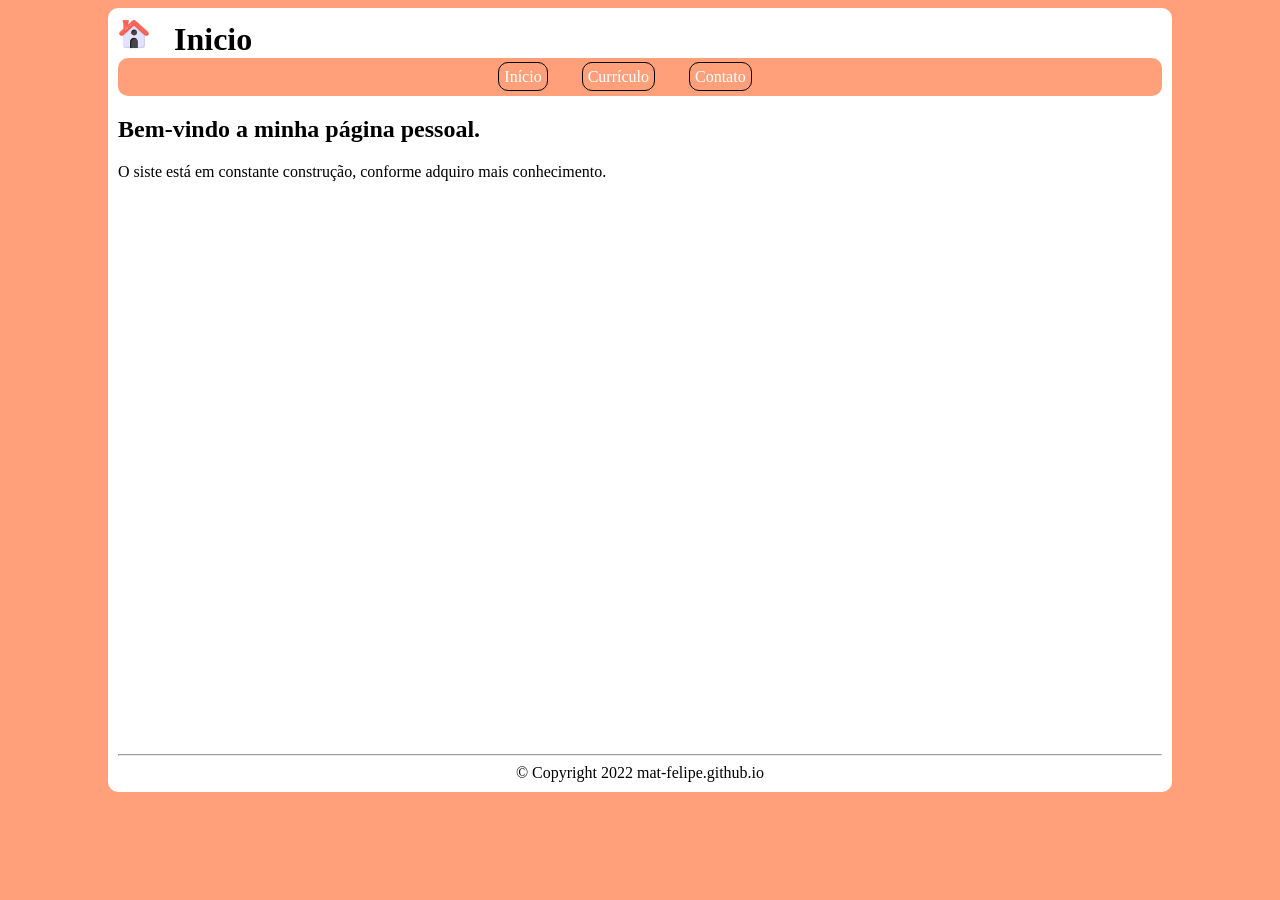
==== index.html @ 22bc8679 "primeira versão do site" ====
<!DOCTYPE html>
<html lang="en">

<head>
    <meta charset="UTF-8">
    <meta http-equiv="X-UA-Compatible" content="IE=edge">
    <meta name="viewport" content="width=device-width, initial-scale=1.0">
    <title>Mateus-Inicio</title>
    <link rel="stylesheet" href="/css/site.css">
    <style>
        html {
            background-color: lightsalmon;
        }

        nav a {
            color: white;
        }

        nav a:hover {
            color: black;
        }

        nav ul {
            background-color: lightsalmon;
        }

        nav ul:hover {
            background-color: brown;
        }
    </style>
</head>

<body>
    <header>
        <img src="/img/home.png" alt="">
        <h1>Inicio</h1>
    </header>

    <nav>
        <ul>
            <li><a href="/index.html">Início</a></li>
            <li><a href="/cv.html">Currículo</a></li>
            <li><a href="/contato.html">Contato</a></li>
        </ul>
    </nav>

    <main>
        <h2>Bem-vindo a minha página pessoal.</h2>
        <p>O siste está em constante construção, conforme adquiro mais conhecimento.</p>
    </main>

    <footer>
        <hr>
    </footer>

</body>

</html>
---- css/site.css ----
html {
    background-color: lightgray;
    margin-left: 100px;
    margin-right: 100px;
}

body {
    background-color: white;
    min-height: 400px;
    border-radius: 10px;
    padding: 10px;
}

nav {
    text-align: center;
}

nav ul {
    padding: 10px;
    margin: 0px;
    list-style: none;
    background-color: darkgray;
    border-radius: 10px;
}

nav ul li {
    display: inline;
    padding: 5px;
    margin-right: 30px;
    border: 1px solid black;
    border-radius: 10px;
    text-align: center;
}

nav ul li:hover {
    background-color: lightgray;
}

nav a {
    color: black;
    text-decoration: none;
}

main {
    height: 70vh;
}

header img {
    width: 32px;
    height: 32px;
}

h1 {
    display: inline;
    margin-left: 20px;
}

footer {
    text-align: center;
}

footer::after {
    content: "© Copyright 2022 mat-felipe.github.io";
}
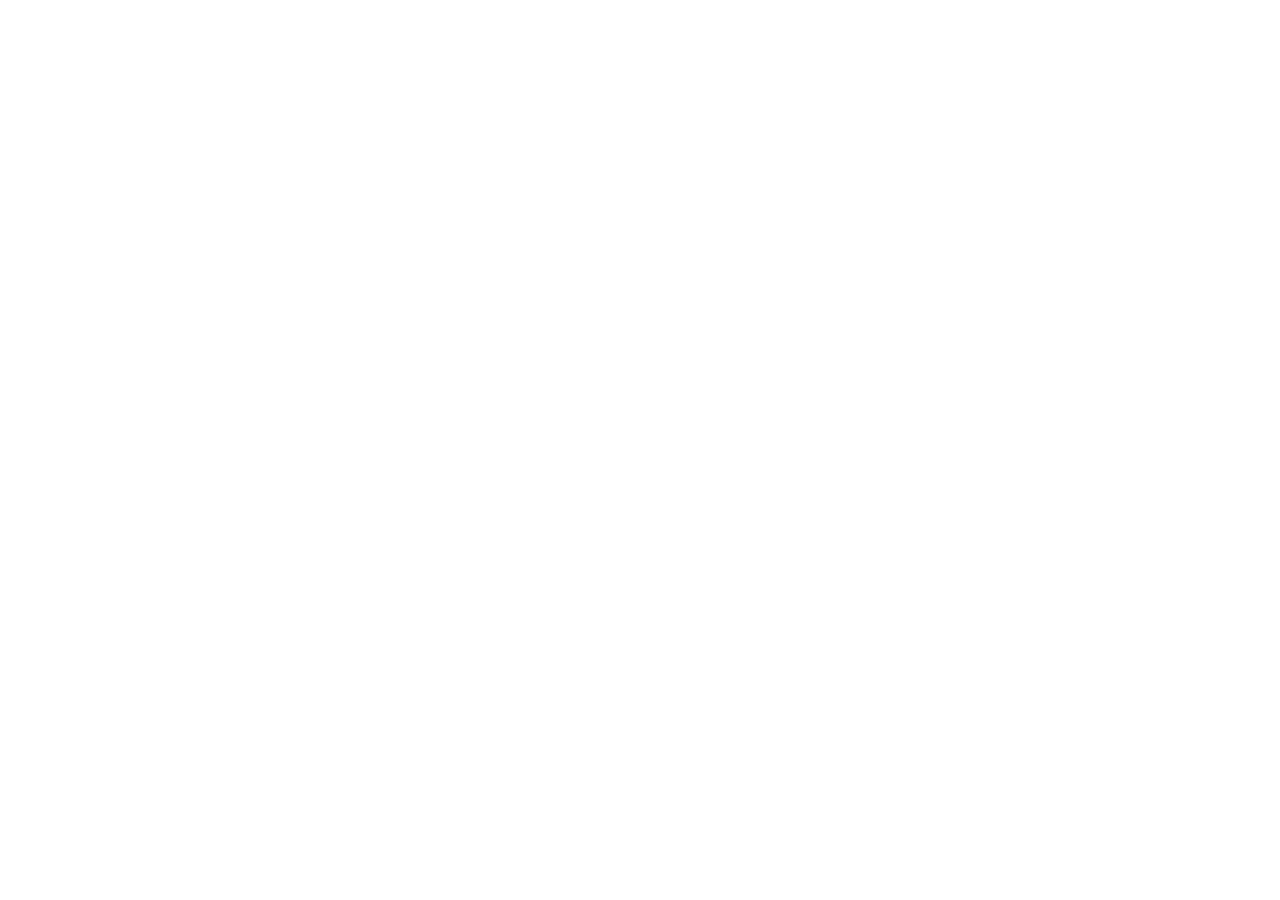
==== commit 2db0754e: "updated" ====
--- a/index.html
+++ b/index.html
@@ -1,58 +1,13 @@
-<!DOCTYPE html>
+<!doctype html>
 <html lang="en">
-
 <head>
-    <meta charset="UTF-8">
-    <meta http-equiv="X-UA-Compatible" content="IE=edge">
-    <meta name="viewport" content="width=device-width, initial-scale=1.0">
-    <title>Mateus-Inicio</title>
-    <link rel="stylesheet" href="/css/site.css">
-    <style>
-        html {
-            background-color: lightsalmon;
-        }
-
-        nav a {
-            color: white;
-        }
-
-        nav a:hover {
-            color: black;
-        }
-
-        nav ul {
-            background-color: lightsalmon;
-        }
-
-        nav ul:hover {
-            background-color: brown;
-        }
-    </style>
+  <meta charset="utf-8">
+  <title>Angular02</title>
+  <base href="/">
+  <meta name="viewport" content="width=device-width, initial-scale=1">
+  <link rel="icon" type="image/x-icon" href="favicon.ico">
 </head>
-
 <body>
-    <header>
-        <img src="/img/home.png" alt="">
-        <h1>Inicio</h1>
-    </header>
-
-    <nav>
-        <ul>
-            <li><a href="/index.html">Início</a></li>
-            <li><a href="/cv.html">Currículo</a></li>
-            <li><a href="/contato.html">Contato</a></li>
-        </ul>
-    </nav>
-
-    <main>
-        <h2>Bem-vindo a minha página pessoal.</h2>
-        <p>O siste está em constante construção, conforme adquiro mais conhecimento.</p>
-    </main>
-
-    <footer>
-        <hr>
-    </footer>
-
+  <app-root></app-root>
 </body>
-
-</html>+</html>
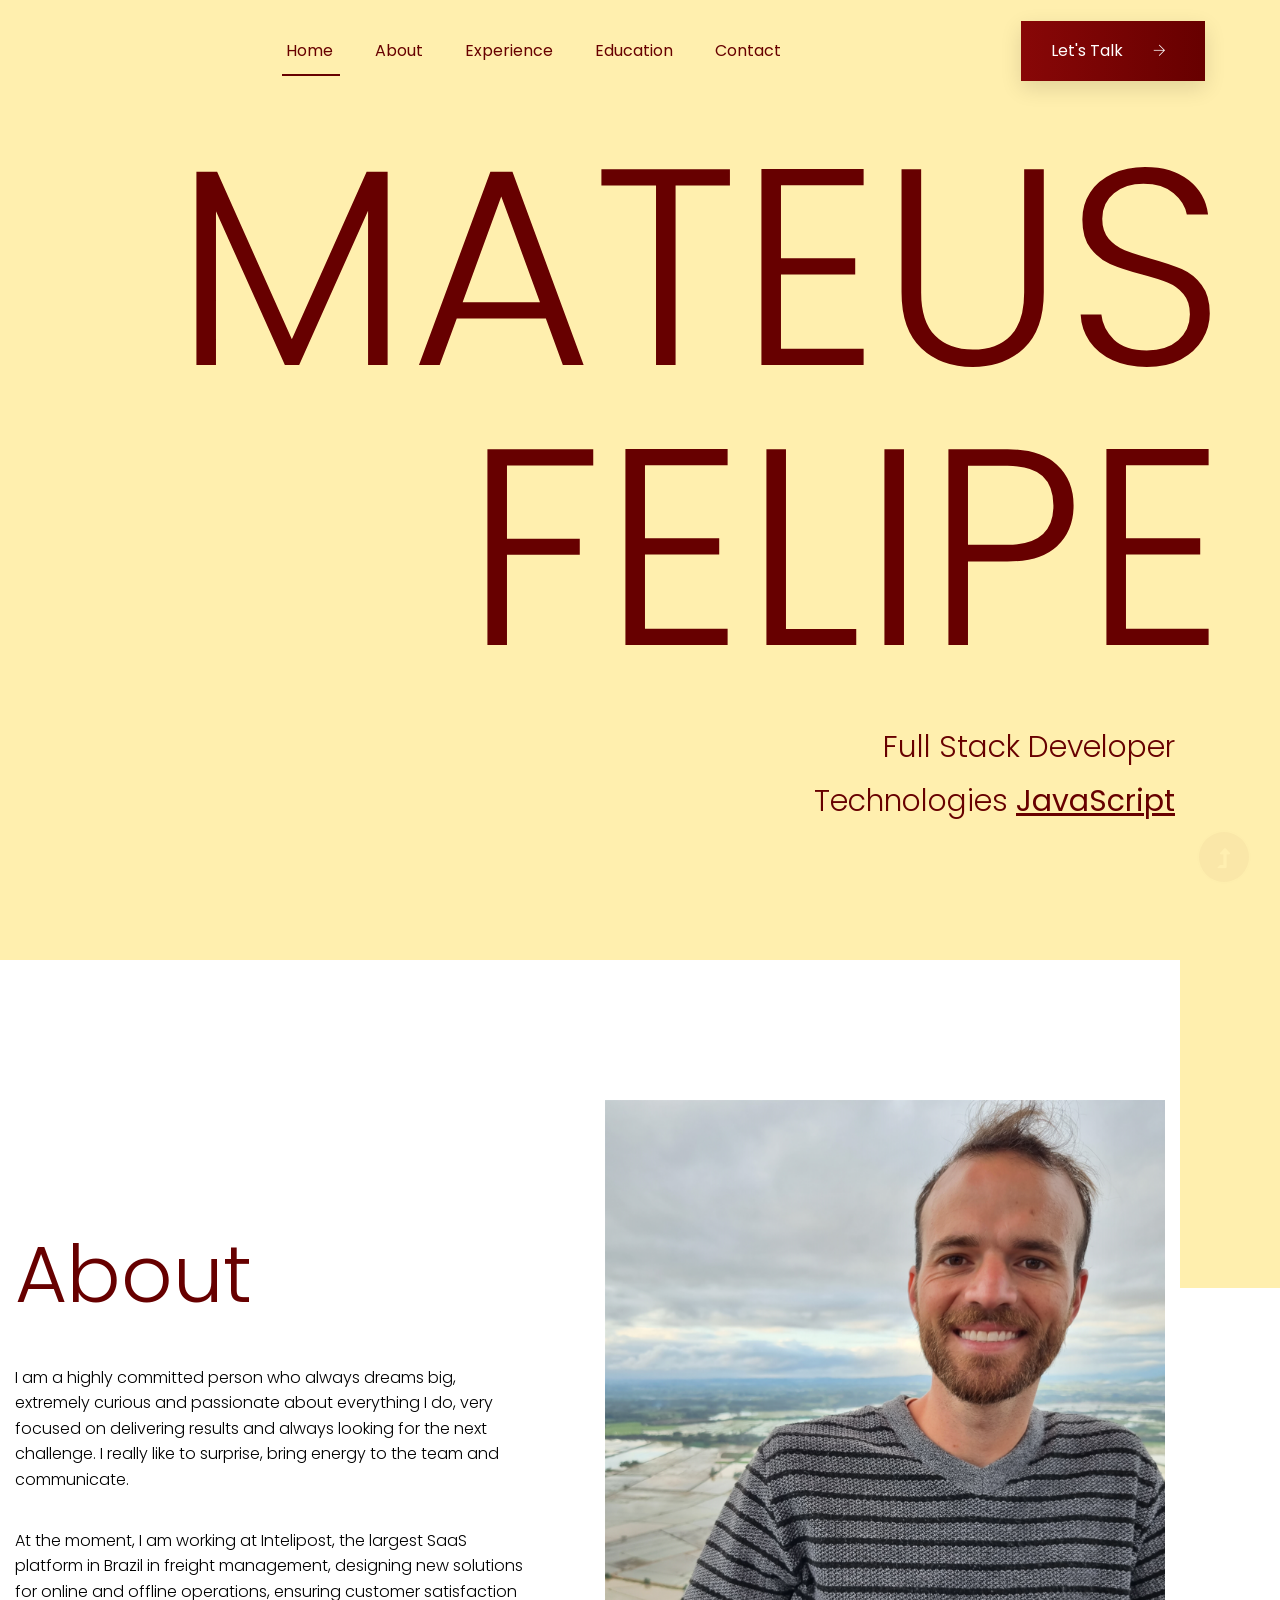
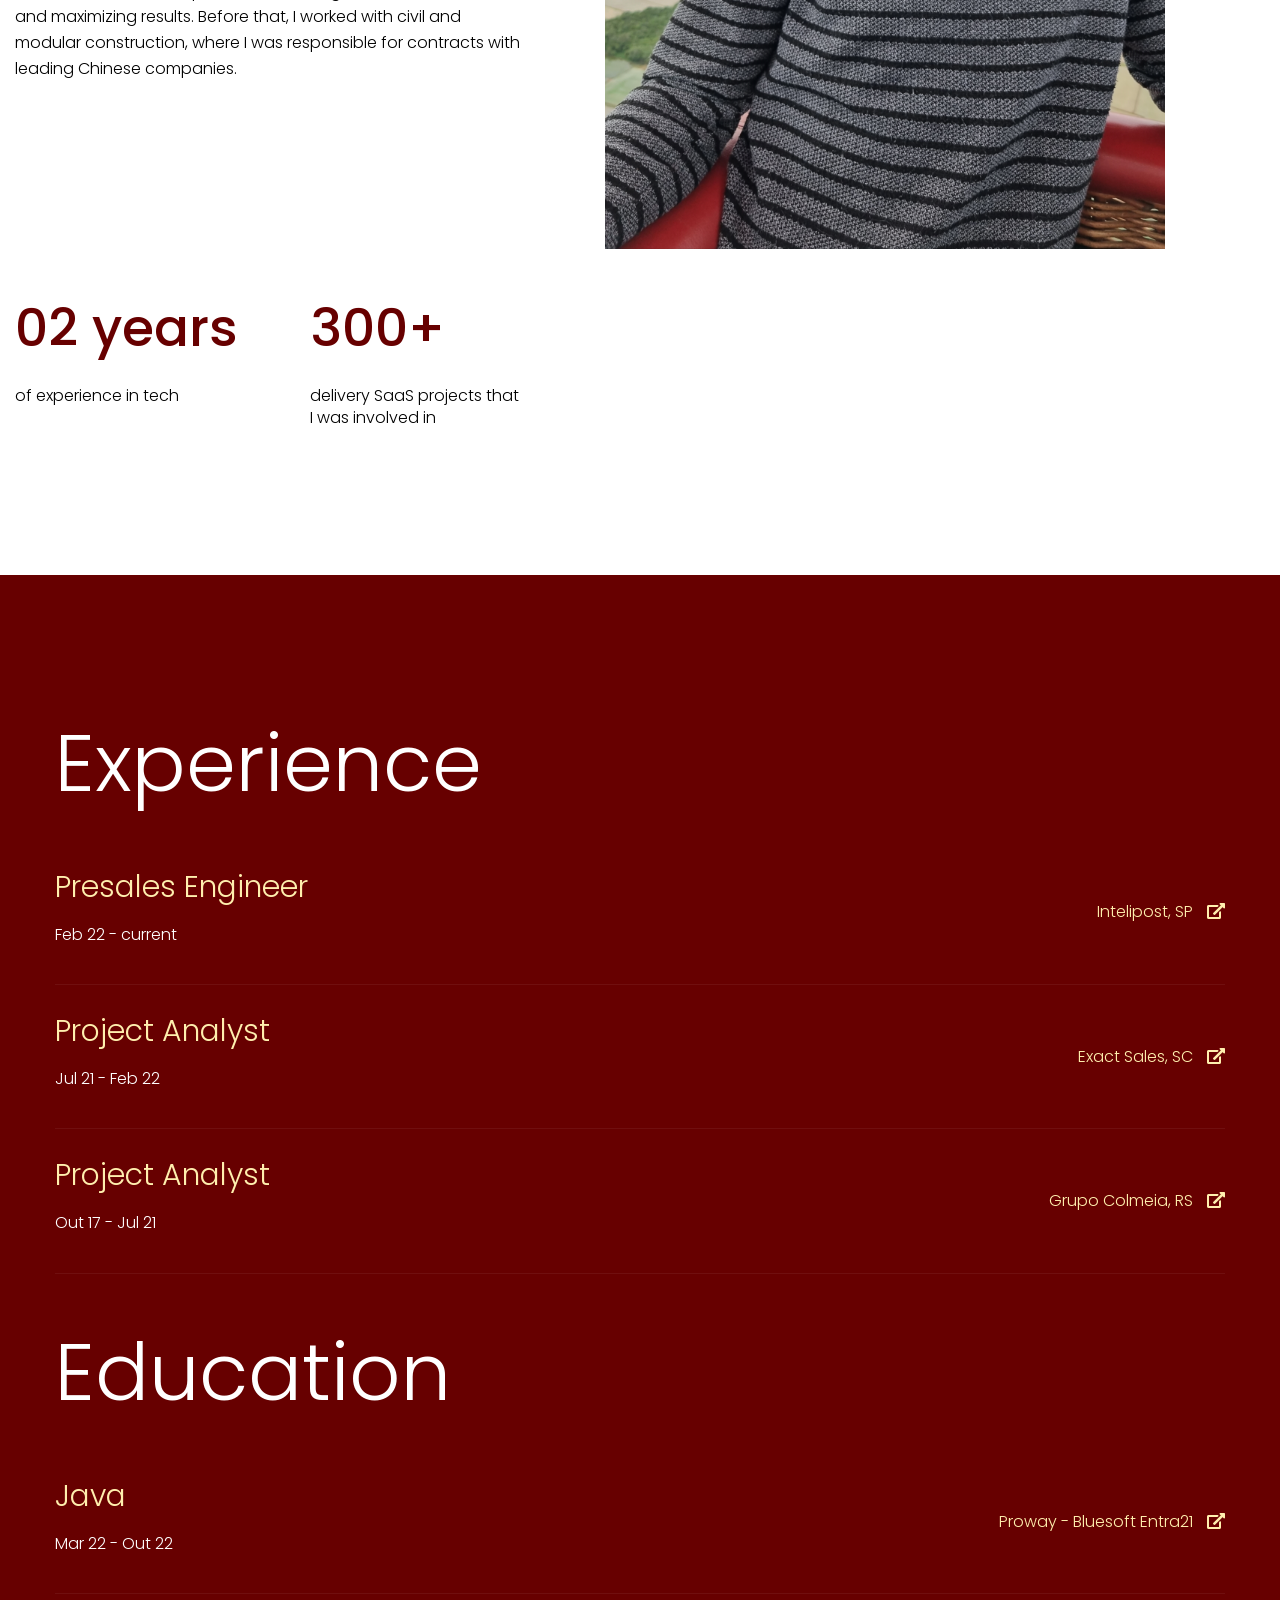
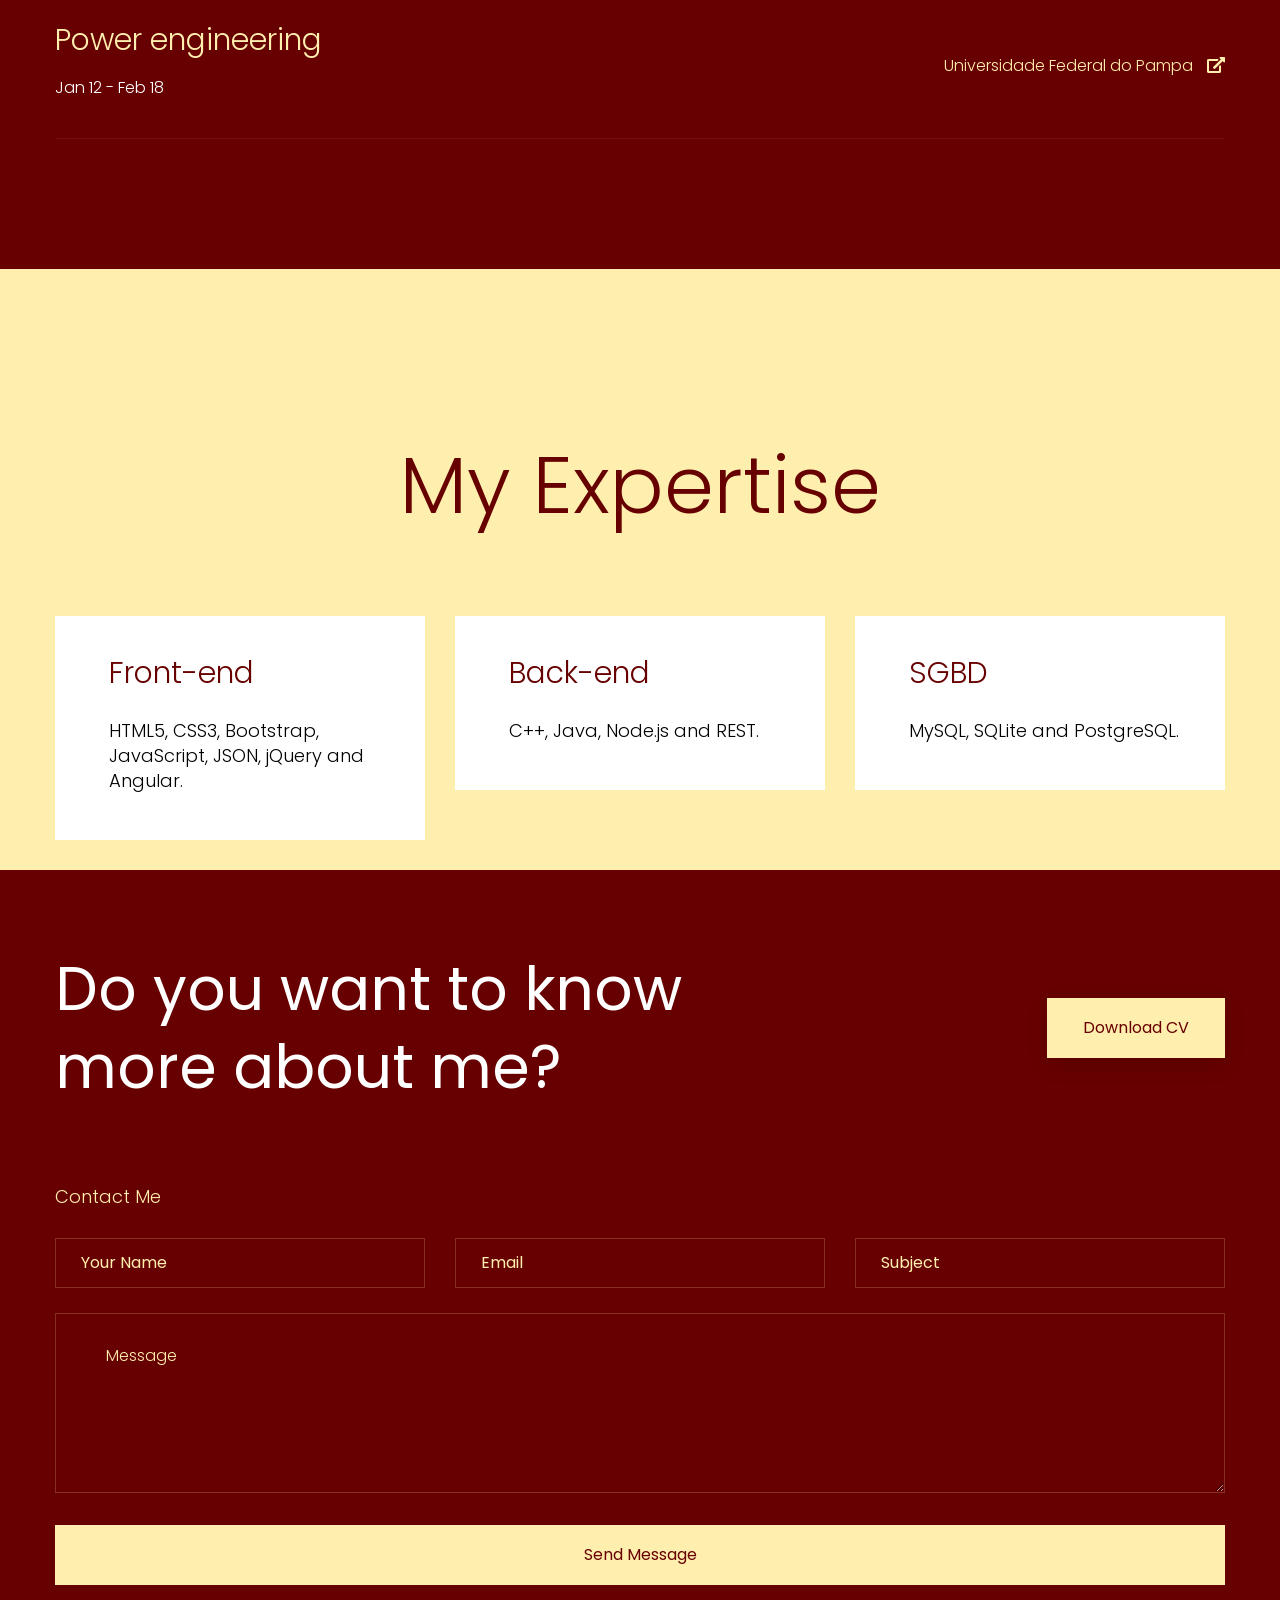
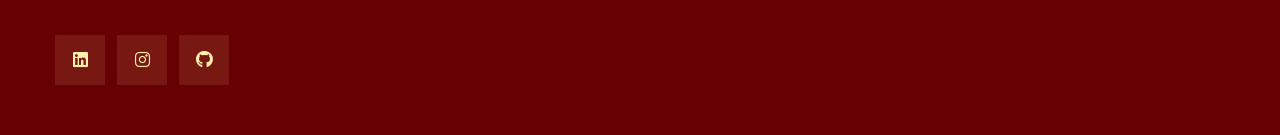
==== commit b4a41ef3: "Updated" ====
--- a/index.html
+++ b/index.html
@@ -1,13 +1,458 @@
 <!doctype html>
-<html lang="en">
+<html class="no-js" lang="zxx">
 <head>
-  <meta charset="utf-8">
-  <title>Angular02</title>
-  <base href="/">
-  <meta name="viewport" content="width=device-width, initial-scale=1">
-  <link rel="icon" type="image/x-icon" href="favicon.ico">
+    <meta charset="utf-8">
+    <meta http-equiv="x-ua-compatible" content="ie=edge">
+    <title> Mateus Felipe | Fullstack</title>
+    <meta name="description" content="">
+    <meta name="viewport" content="width=device-width, initial-scale=1">
+    <link rel="manifest" href="site.webmanifest">
+    <link rel="shortcut icon" type="image/x-icon" href="assets/img/favicon.ico">
+
+	<!-- CSS here -->
+	<link rel="stylesheet" href="assets/css/bootstrap.min.css">
+	<link rel="stylesheet" href="assets/css/owl.carousel.min.css">
+	<link rel="stylesheet" href="assets/css/slicknav.css">
+    <link rel="stylesheet" href="assets/css/flaticon.css">
+    <link rel="stylesheet" href="assets/css/progressbar_barfiller.css">
+    <link rel="stylesheet" href="assets/css/gijgo.css">
+    <link rel="stylesheet" href="assets/css/animate.min.css">
+    <link rel="stylesheet" href="assets/css/animated-headline.css">
+	<link rel="stylesheet" href="assets/css/magnific-popup.css">
+	<link rel="stylesheet" href="assets/css/fontawesome-all.min.css">
+	<link rel="stylesheet" href="assets/css/themify-icons.css">
+	<link rel="stylesheet" href="assets/css/slick.css">
+	<link rel="stylesheet" href="assets/css/nice-select.css">
+    <link rel="stylesheet" href="assets/css/style.css">
+    
 </head>
 <body>
-  <app-root></app-root>
-</body>
-</html>
+    <!-- ? Preloader Start -->
+    <div id="preloader-active">
+        <div class="preloader d-flex align-items-center justify-content-center">
+            <div class="preloader-inner position-relative">
+                <div class="preloader-circle"></div>
+                <div class="preloader-img pere-text">
+                    <img src="assets/img/logo/loder.png" alt="">
+                </div>
+            </div>
+        </div>
+    </div>
+    <!-- Preloader Start -->
+    <header>
+        <div class="header-area header-transparent">
+            <div class="main-header header-sticky">
+                <div class="container-fluid">
+                    <div class="menu-wrapper d-flex align-items-center justify-content-between">
+                        <!-- Logo -->
+                        <div class="logo">
+                            <!-- <a href="index.html"><img src="assets/img/logo/logo.png" alt=""></a> -->
+                        </div>
+                        <!-- Main-menu -->
+                        <div class="main-menu f-right d-none d-lg-block">
+                            <nav>
+                                <ul id="navigation">
+                                    <li class="active"><a href="index.html">Home</a></li>
+                                    <li><a href="#about">About</a></li>
+                                    <li><a href="#exp">Experience</a></li>
+                                    <li><a href="#edu">Education</a></li>
+                                    <!-- <li><a href="blog.html">Blog</a>
+                                        <ul class="submenu">
+                                            <li><a href="blog.html">Blog</a></li>
+                                            <li><a href="blog_details.html">Blog Details</a></li>
+                                            <li><a href="elements.html">Elements</a></li>
+                                        </ul>
+                                    </li> -->
+                                    <li><a href="#cont">Contact</a></li>
+                                </ul>
+                            </nav>
+                        </div>          
+                        <!-- Header-btn -->
+                        <div class="header-info-right d-none d-lg-block">
+                            <a href="https://wa.me/5553999731447" target="_blank" class="btn header-btn">Let's Talk <i class="ti-arrow-right"></i></a>
+                        </div>
+                        <!-- Mobile Menu -->
+                        <div class="col-12">
+                            <div class="mobile_menu d-block d-lg-none"></div>
+                        </div>
+                    </div>
+                </div>
+            </div>
+        </div>
+        <!-- Header End -->
+    </header>
+    <main>
+        <!--? Hero Area Start-->
+        <div class="slider-area">
+            <div class="single-slider slider-height d-flex align-items-center">
+                <div class="container">
+                    <div class="row justify-content-center">
+                        <div class="col-xl-12 col-lg-10 col-md-10 col-sm-10">
+                            <!-- Hero Caption -->
+                            <div class="hero__caption">
+                                <h1>Mateus Felipe</h1>
+                                <p>Full Stack Developer</p>
+                                <p class="cd-headline letters scale">Technologies 
+                                    <a href="#" class="cd-words-wrapper">
+                                        <b class="is-visible">JavaScript</b>
+                                        <b>Angular</b>
+                                        <b>Bootstrap</b>
+                                        <b>Java</b>
+                                        <b>Node.js</b>
+                                        <b>SQL</b>
+                                    </a>
+                                </p>
+                            </div>
+                        </div>
+                    </div>
+                </div>
+            </div>
+        </div>
+        <!--Hero Area End-->
+        <!--? About 1 Start-->
+        <section class="about-area section-padding40">
+        <div class="container">
+            <div class="row align-items-center">
+                <div class="col-xl-6 col-lg-6 col-md-10">
+                    <div class="about-caption mb-50">
+                        <!-- Section Tittle -->
+                        <div id="about" class="section-tittle mb-35">
+                            <h2>About</h2>
+                        </div>
+                        <p>I am a highly committed person who always dreams big, extremely curious and passionate about everything I do, very focused on delivering results and always looking for the next challenge. I really like to surprise, bring energy to the team and communicate.</p>
+                       
+                        <p>At the moment, I am working at Intelipost, the largest SaaS platform in Brazil in freight management, designing new solutions for online and offline operations, ensuring customer satisfaction and maximizing results. Before that, I worked with civil and modular construction, where I was responsible for contracts with leading Chinese companies.</p>
+                    </div>
+                </div>
+                <div class="col-lg-6">
+                    <div class="about-img">
+                        <img src="assets/img/gallery/about1.png" alt="">
+                    </div>
+                </div>
+            </div>
+            <div class="row pt-40">
+                <div class="col-lg-3 col-md-4 col-sm-6">
+                    <div class="experience">
+                        <span>02 years</span>
+                        <p>of experience in tech</p>
+                    </div>
+                </div>
+                <div class="col-lg-3 col-md-4 col-sm-6">
+                    <div class="experience">
+                        <span>300+</span>
+                        <p>delivery SaaS projects that<br>I was involved in</p>
+                    </div>
+                </div>
+                
+            </div>
+        </div>
+        </section>
+        <!-- About  End-->
+        <!--? May-about Start -->
+        <div class="may-about section-padding40">
+            <div class="container">
+                <div class="row">
+                    <div class="col-lg-12">
+                        <div id="exp" class="section-tittle2 mb-30">
+                            <h2>Experience</h2>
+                        </div>
+                    </div>
+                    <div class="col-xl-12">
+                        <div class="single-about">
+                            <div class="tittle-experience">
+                                <h3>Presales Engineer</h3>
+                                <p>Feb 22 - current</p>
+                            </div>
+                            <div class="experience-link">
+                                <a href="https://www.intelipost.com.br/" target="_blank">Intelipost, SP <i class="fas fa-external-link-alt"></i></a>
+                            </div>
+                        </div>
+                    </div>
+                    <div class="col-xl-12">
+                        <div class="single-about">
+                            <div class="tittle-experience">
+                                <h3>Project Analyst</h3>
+                                <p>Jul 21 - Feb 22</p>
+                            </div>
+                            <div class="experience-link">
+                                <a href="https://www.exactsales.com.br/" target="_blank">Exact Sales, SC <i class="fas fa-external-link-alt"></i></a>
+                            </div>
+                        </div>
+                    </div>
+                    <div class="col-xl-12">
+                        <div class="single-about">
+                            <div class="tittle-experience">
+                                <h3>Project Analyst</h3>
+                                <p>Out 17 - Jul 21</p>
+                            </div>
+                            <div class="experience-link">
+                                <a href="https://www.grupocolmeia.com.br/sobre/" target="_blank">Grupo Colmeia, RS <i class="fas fa-external-link-alt"></i></a>
+                            </div>
+                        </div>
+                    </div>
+                    <div class="col-lg-12">
+                        <div id="edu" class="section-tittle2 mb-30 pt-50">
+                            <h2>Education</h2>
+                        </div>
+                    </div>
+                    <div class="col-xl-12">
+                        <div class="single-about">
+                            <div class="tittle-experience">
+                                <h3>Java</h3>
+                                <p>Mar 22 - Out 22</p>
+                            </div>
+                            <div class="experience-link">
+                                <a href="https://www.proway.com.br/" target="_blank">Proway - Bluesoft Entra21 <i class="fas fa-external-link-alt"></i></a>
+                            </div>
+                        </div>
+                    </div>
+                    <div class="col-xl-12">
+                        <div class="single-about">
+                            <div class="tittle-experience">
+                                <h3>Power engineering</h3>
+                                <p>Jan 12 - Feb 18</p>
+                            </div>
+                            <div class="experience-link">
+                                <a href="https://unipampa.edu.br/bage/" target="_blank">Universidade Federal do Pampa <i class="fas fa-external-link-alt"></i></a>
+                            </div>
+                        </div>
+                    </div>
+                </div>
+            </div>
+        </div>
+        <!-- May-about End -->
+        <!--? My Expertise Start -->
+        <div class="our-services pt-top section-bg1">
+            <div class="container">
+                <div class="rwo">
+                    <div class="col-xl-12">
+                        <div class="section-tittle mb-75 text-center">
+                            <h2>My Expertise</h2>
+                        </div>
+                    </div>
+                </div>
+                <div class="row d-flex justify-contnet-center">
+                    <div class="col-lg-4 col-md-4 col-sm-6">
+                        <div class="single-services mb-30">
+                            <div class="services-cap">
+                                <h5>Front-end</h5>
+                                <p>HTML5, CSS3, Bootstrap, JavaScript, JSON, jQuery and Angular. </p>
+                            </div>
+                        </div>
+                    </div>
+                    <div class="col-lg-4 col-md-4 col-sm-6">
+                        <div class="single-services mb-30">
+                            <div class="services-cap">
+                                <h5>Back-end</h5>
+                                <p>C++, Java, Node.js and REST.</p>
+                            </div>
+                        </div>
+                    </div>
+                    <div class="col-lg-4 col-md-4 col-sm-6">
+                        <div class="single-services mb-30">
+                            <div class="services-cap">
+                                <h5>SGBD</h5>
+                                <p>MySQL, SQLite and PostgreSQL.</p>
+                            </div>
+                        </div>
+                    </div>
+                </div>
+            </div>
+        </div>
+        <!-- My Expertise End -->
+        <!--? Gallery Area Start -->
+        <!-- <div class="gallery-area section-padding40">
+            <div class="container">
+                <div class="row">
+                    <div class="col-lg-12">
+                        <div class="section-tittle mb-60">
+                            <h2>Selected Portfolios</h2>
+                        </div>
+                    </div>
+                </div>
+                <div class="row justify-content-between">
+                    <div class="offset-xl-1 col-xl-5 col-lg-6 col-md-6 col-sm-6">
+                        <div class="box snake mb-30">
+                            <div class="gallery-img small-img " style="background-image: url(assets/img/gallery/gallery1.png);"></div>
+                            <div class="overlay">
+                                <div class="overlay-content">
+                                    <a href="assets/img/gallery/gallery1.png" class="img-pop-up"><i class="ti-plus"></i></a>
+                                </div>
+                            </div>
+                        </div>
+                    </div>
+                    <div class="col-xl-5 ol-lg-6 col-lg-6 col-md-6 col-sm-6">
+                        <div class="box snake mb-30">
+                            <div class="gallery-img small-img " style="background-image: url(assets/img/gallery/gallery2.png);"></div>
+                            <div class="overlay">
+                                <div class="overlay-content">
+                                    <a href="assets/img/gallery/gallery2.png" class="img-pop-up"><i class="ti-plus"></i></a>
+                                </div>
+                            </div>
+                        </div>
+                    </div>
+                    <div class="offset-xl-1 col-xl-5 col-lg-6 col-md-6 col-sm-6">
+                        <div class="box snake mb-30">
+                            <div class="gallery-img small-img " style="background-image: url(assets/img/gallery/gallery3.png);"></div>
+                            <div class="overlay">
+                                <div class="overlay-content">
+                                    <a href="assets/img/gallery/gallery2.png" class="img-pop-up"><i class="ti-plus"></i></a>
+                                </div>
+                            </div>
+                        </div>
+                    </div>
+                    <div class="col-xl-5 col-lg-6 col-md-6 col-sm-6">
+                        <div class="box snake mb-30">
+                            <div class="gallery-img small-img " style="background-image: url(assets/img/gallery/gallery4.png);"></div>
+                            <div class="overlay">
+                                <div class="overlay-content">
+                                    <a href="assets/img/gallery/gallery3.png" class="img-pop-up"><i class="ti-plus"></i></a>
+                                </div>
+                            </div>
+                        </div>
+                    </div>
+                </div>
+            </div>
+        </div> -->
+        <!-- Gallery Area End -->
+    </main>
+    <footer>
+        <div id="cont" class="footer-wrappr">
+            <div class="footer-top">
+                <!-- Want To work -->
+                <section class="wantToWork-area ">
+                    <div class="container">
+                        <div class="wants-wrapper w-padding2">
+                            <div class="row align-items-center justify-content-between">
+                                <div class="col-xl-7 col-lg-9 col-md-8">
+                                    <div class="wantToWork-caption wantToWork-caption2">
+                                        <h2>Do you want to know more about me?</h2>
+                                    </div>
+                                </div>
+                                <div class="col-xl-2 col-lg-3 col-md-4">
+                                    <a href="https://drive.google.com/file/d/1AiZr1pNZ7kMiqYN4_8_XPFpy5GQOvU8E/view?usp=sharing" target="_blank" class="btn white-btn f-right sm-left">Download CV</a>
+                                </div>
+                            </div>
+                        </div>
+                    </div>
+                </section>
+                <!-- Want To work End -->
+                <div class="container">
+                    <div class="row">
+                        <div class="col-lg-12">
+                            <!-- contact-form -->
+                            <div class="form-wrapper">
+                                <div class="row ">
+                                    <div class="col-xl-12">
+                                        <div class="small-tittle mb-30">
+                                            <h4>Contact Me</h4>
+                                        </div>
+                                    </div>
+                                </div>
+                                <form id="contact-form" action="#" method="POST">
+                                    <div class="row">
+                                        <div class="col-lg-4 col-md-6">
+                                            <div class="form-box user-icon mb-25">
+                                                <input type="text" name="name" placeholder="Your name">
+                                            </div>
+                                        </div>
+                                        <div class="col-lg-4 col-md-6">
+                                            <div class="form-box email-icon mb-25">
+                                                <input type="text" name="email" placeholder="Email">
+                                            </div>
+                                        </div>
+                                        <div class="col-lg-4 col-md-6">
+                                            <div class="form-box email-icon mb-25">
+                                                <input type="text" name="email" id="subject" placeholder="Subject">
+                                            </div>
+                                        </div>
+                                        <div class="col-lg-12">
+                                            <div class="form-box message-icon mb-25">
+                                                <textarea name="message" id="message" placeholder="Message"></textarea>
+                                            </div>
+                                            <div class="submit-info">
+                                                <button class="submit-btn2" type="submit" method="post" action="mailto:mateus.goettems@gmail.com?subject=subject&message=message">Send Message</button>
+                                            </div>
+                                        </div>
+                                    </div>
+                                </form> 
+                            </div>
+                        </div>
+                    </div>
+                </div>
+            </div>
+            <!-- footer-bottom area -->
+            <div class="footer-bottom-area">
+                <div class="container">
+                    <div class="footer-border">
+                        <div class="row align-items-center">
+                            <div class="col-xl-4 col-lg-4">
+                                <div class="footer-social">                                   
+                                    <a href="https://www.linkedin.com/in/mateusgoettems/" target="_blank"><i class="fab fa-linkedin"></i></a>
+                                    <a href="https://www.instagram.com/mateusgoettems/" target="_blank"><i class="fab fa-instagram"></i></a>
+                                    <a href="https://github.com/mat-felipe" target="_blank"><i class="fab fa-github"></i></a>
+                                    
+                                </div>
+                            </div>
+                            <div class="col-xl-8 col-lg-8">
+                                <div class="footer-copy-right f-right">
+                                    
+                                </div>
+                            </div>
+                        </div>
+                    </div>
+                </div>
+            </div>
+        </div>
+    </footer>
+    <!-- Scroll Up -->
+    <div id="back-top" >
+        <a title="Go to Top" href="#"> <i class="fas fa-level-up-alt"></i></a>
+    </div>
+    <!-- JS here -->
+
+    <script src="./assets/js/vendor/modernizr-3.5.0.min.js"></script>
+    <!-- Jquery, Popper, Bootstrap -->
+    <script src="./assets/js/vendor/jquery-1.12.4.min.js"></script>
+    <script src="./assets/js/popper.min.js"></script>
+    <script src="./assets/js/bootstrap.min.js"></script>
+    <!-- Jquery Mobile Menu -->
+    <script src="./assets/js/jquery.slicknav.min.js"></script>
+
+    <!-- Jquery Slick , Owl-Carousel Plugins -->
+    <script src="./assets/js/owl.carousel.min.js"></script>
+    <script src="./assets/js/slick.min.js"></script>
+    <!-- One Page, Animated-HeadLin -->
+    <script src="./assets/js/wow.min.js"></script>
+    <script src="./assets/js/animated.headline.js"></script>
+    <script src="./assets/js/jquery.magnific-popup.js"></script>
+
+    <!-- Date Picker -->
+    <script src="./assets/js/gijgo.min.js"></script>
+    <!-- Nice-select, sticky -->
+    <script src="./assets/js/jquery.nice-select.min.js"></script>
+    <script src="./assets/js/jquery.sticky.js"></script>
+    <!-- Progress -->
+    <script src="./assets/js/jquery.barfiller.js"></script>
+    
+    <!-- counter , waypoint,Hover Direction -->
+    <script src="./assets/js/jquery.counterup.min.js"></script>
+    <script src="./assets/js/waypoints.min.js"></script>
+    <script src="./assets/js/jquery.countdown.min.js"></script>
+    <script src="./assets/js/hover-direction-snake.min.js"></script>
+
+    <!-- contact js -->
+    <script src="./assets/js/contact.js"></script>
+    <script src="./assets/js/jquery.form.js"></script>
+    <script src="./assets/js/jquery.validate.min.js"></script>
+    <script src="./assets/js/mail-script.js"></script>
+    <script src="./assets/js/jquery.ajaxchimp.min.js"></script>
+    
+    <!-- Jquery Plugins, main Jquery -->	
+    <script src="./assets/js/plugins.js"></script>
+    <script src="./assets/js/main.js"></script>
+
+
+    
+    </body>
+</html>
--- a/assets/css/progressbar_barfiller.css
+++ b/assets/css/progressbar_barfiller.css
@@ -0,0 +1,98 @@
+
+
+/* Custom Code skills */
+.single-skill{
+  display: flex;
+}
+
+.single-skill span {
+	color: #79838b;
+	font-size: 13px;
+	font-weight: 300;
+	letter-spacing: 0;
+	margin-bottom: 14px;
+	display: block;
+}
+.single-skill .bar-progress {
+	width: 100%;
+}
+.single-skill .bar-title {
+  width: 20%;
+  margin-bottom: 19px;
+}
+
+.skills-content {
+  padding-top: 200px;
+  padding-left: 70px;
+}
+
+.skills-shape-bg {
+  height: 651px;
+  width: 868px;
+  position: absolute;
+  content: "";
+  border: 2px solid #4d4d4d;
+  left: 40%;
+  top: 255px;
+}
+
+.skills-shape-bg::before {
+  position: absolute;
+  content: "";
+  height: 465px;
+  width: 300px;
+  border: 2px solid #4d4d4d;
+  left: -35%;
+  top: 50%;
+  transform: translateY(-50%);
+  border-right: 0;
+}
+
+
+
+/* Default */
+.barfiller {
+	width: 100%;
+	height: 10px;
+	background: #f6f9fc;
+  position: relative;
+  border-radius: 5px;
+}
+
+.barfiller .fill {
+  display: block;
+  position: relative;
+  width: 0px;
+  height: 100%;
+  background: #333;
+  z-index: 1;
+  border-radius: 5px;
+}
+
+.barfiller .tipWrap { display: none; }
+
+.barfiller .tip {
+  margin-top: -28px;
+  padding: 2px 4px;
+  font-size: 16px;
+  color: #09cc7f;
+  left: 0px;
+  position: absolute;
+  z-index: 2;
+  background: transparent;
+  font-weight: 800;
+}
+
+.barfiller .tip:after {
+  border: solid;
+  border-color: rgba(0,0,0,.8) transparent;
+  border-width: 6px 6px 0 6px;
+  content: "";
+  display: block;
+  position: absolute;
+  left: 9px;
+  top: 100%;
+  z-index: 9;
+  display: none;
+  
+}
--- a/assets/css/gijgo.css
+++ b/assets/css/gijgo.css
@@ -0,0 +1,2698 @@
+.gj-button {
+    background-color: #f5f5f5;
+    border: 1px solid #ddd;
+    color: #000;
+    border-radius: 3px;
+    padding: 6px 10px;
+    cursor: pointer;
+}
+
+.gj-unselectable {
+    -webkit-touch-callout: none;
+    -webkit-user-select: none;
+    -khtml-user-select: none;
+    -moz-user-select: none;
+    -ms-user-select: none;
+    user-select: none;
+}
+
+.gj-row {
+    display: -webkit-box;
+    display: -ms-flexbox;
+    display: flex;
+    -ms-flex-wrap: wrap;
+    flex-wrap: wrap;
+}
+
+.gj-margin-left-5 {
+    margin-left: 5px;
+}
+
+.gj-margin-left-10 {
+    margin-left: 10px;
+}
+
+.gj-width-full {
+    width: 100%;
+}
+
+.gj-cursor-pointer {
+    cursor: pointer;
+}
+
+.gj-text-align-center {
+    text-align: center;
+}
+
+.gj-font-size-16 {
+    font-size: 16px;
+}
+
+.gj-hidden {
+    display: none;
+}
+
+/** Material Design */
+.gj-button-md {
+    background: 0 0;
+    border: none;
+    border-radius: 2px;
+    color: rgba(0, 0, 0, 0.87);
+    position: relative;
+    height: 36px;
+    margin: 0;
+    min-width: 64px;
+    padding: 0 16px;
+    display: inline-block;
+    font-family: "Roboto","Helvetica","Arial",sans-serif;
+    font-size: 1rem;
+    font-weight: 500;
+    text-transform: uppercase;
+    letter-spacing: 0;
+    overflow: hidden;
+    will-change: box-shadow;
+    transition: box-shadow .2s cubic-bezier(.4,0,1,1),background-color .2s cubic-bezier(.4,0,.2,1),color .2s cubic-bezier(.4,0,.2,1);
+    outline: none;
+    cursor: pointer;
+    text-decoration: none;
+    text-align: center;
+    line-height: 36px;
+    vertical-align: middle;
+    overflow: hidden;
+    -webkit-user-select: none;
+    -moz-user-select: none;
+    -ms-user-select: none;
+    user-select: none;
+}
+
+.gj-button-md:hover {
+    background-color: rgba(158,158,158,.2);
+}
+
+.gj-button-md:disabled {
+    color: rgba(0,0,0,.26);
+    background: 0 0;
+}
+
+.gj-button-md .material-icons,
+.gj-button-md .gj-icon {
+    vertical-align: middle;
+    /*font-size: 1.3rem;
+    margin-right: 4px;*/
+}
+
+.gj-button-md.gj-button-md-icon {
+    width: 24px;
+    height: 31px;
+    min-width: 24px;
+    padding: 0px;
+    display: table;
+}
+
+.gj-button-md.gj-button-md-icon .material-icons,
+.gj-button-md.gj-button-md-icon .gj-icon {
+    display: table-cell;
+    margin-right: 0px;
+    width: 24px;
+    height: 24px;
+}
+
+.gj-button-md.active {
+    background-color: rgba(158,158,158,.4);
+}
+
+.gj-button-md-group {
+    position: relative;
+    display: inline-block;
+    vertical-align: middle;
+}
+.gj-textbox-md {
+	/* border: none; */
+	/* border-bottom: 1px solid rgba(0,0,0,.42); */
+	display: block;
+	font-family: "Helvetica","Arial",sans-serif;
+	font-size: 16px;
+	line-height: 16px;
+	/* padding: 4px 0px; */
+	margin: 0;
+	/* width: 100%; */
+	background: 0 0;
+	/* text-align: ; */
+	color: rgba(0,0,0,.87);
+	padding-left: 44px;
+	border: 1px solid #dca73a;
+	/* padding: 15px 15px; */
+	/* text-align: center; */
+	width: 177px;
+	height: 55px;
+	border-radius: 5px;
+}
+.gj-textbox-md:focus,
+.gj-textbox-md:active {
+    /* border-bottom: 2px solid rgba(0,0,0,.42); */
+    outline: none;
+}
+
+.gj-textbox-md::placeholder {
+    color: #8e8e8e;
+}
+
+.gj-textbox-md:-ms-input-placeholder {
+    color: #8e8e8e;
+}
+
+.gj-textbox-md::-ms-input-placeholder {
+    color: #8e8e8e;
+}
+
+.gj-md-spacer-24 {
+    min-width: 24px;
+    width: 24px;
+    display: inline-block;
+}
+
+.gj-md-spacer-32 {
+    min-width: 32px;
+    width: 32px;
+    display: inline-block;
+}
+
+.gj-modal {
+    position: fixed;
+    top: 0;
+    right: 0;
+    bottom: 0;
+    left: 0;
+    z-index: 1203;
+    display: none;
+    overflow: hidden;
+    -webkit-overflow-scrolling: touch;
+    outline: 0;
+    background-color: rgba(0, 0, 0, 0.54118);
+    transition: 200ms ease opacity;
+    will-change: opacity;
+}
+
+/* List */
+ul.gj-list li [data-role="wrapper"] {
+    display: table;
+    width: 100%;
+}
+
+ul.gj-list li [data-role="checkbox"] {
+    display: table-cell;
+    vertical-align:middle;
+    text-align:center;
+}
+
+ul.gj-list li [data-role="image"] {
+    display: table-cell;
+    vertical-align:middle;
+    text-align:center;
+}
+
+ul.gj-list li [data-role="display"] {
+    display: table-cell;
+    vertical-align:middle;
+    cursor: pointer;
+}
+
+ul.gj-list li [data-role="display"]:empty:before {
+  content: "\200b"; /* unicode zero width space character */
+}
+
+/* List - Bootstrap */
+ul.gj-list-bootstrap {
+    padding-left: 0px;
+    margin-bottom: 0px;
+}
+
+ul.gj-list-bootstrap li {
+    padding: 0px;
+}
+
+ul.gj-list-bootstrap li [data-role="wrapper"] {
+    padding: 0px 10px;
+}
+
+ul.gj-list-bootstrap li [data-role="checkbox"] {
+    width: 24px;
+    padding: 3px;
+}
+
+ul.gj-list-bootstrap li [data-role="image"] {
+    width: 24px;
+    height: 24px;
+}
+
+ul.gj-list-bootstrap li [data-role="display"] {
+    padding: 8px 0px 8px 4px;
+}
+
+.list-group-item.active ul li, .list-group-item.active:focus ul li, .list-group-item.active:hover ul li {
+    text-shadow: none;
+    color:initial;
+}
+
+/* List - Material Design */
+ul.gj-list-md {
+    padding: 0px;
+    list-style: none;
+    list-style-type: none;
+    line-height: 24px;
+    letter-spacing: 0;
+    color: #616161; /* Gray 700 */
+}
+
+ul.gj-list-md li {
+    display: list-item;
+    list-style-type: none;
+    padding: 0px;
+    min-height: unset;
+    box-sizing: border-box;
+    align-items: center;
+    cursor: default;
+    overflow: hidden;
+
+    font-family: "Roboto","Helvetica","Arial",sans-serif;
+    font-size: 16px;
+    font-weight: 400;
+    letter-spacing: .04em;
+    line-height: 1;
+    
+    -webkit-flex-direction: row;
+    -ms-flex-direction: row;
+    flex-direction: row;
+    -webkit-flex-wrap: nowrap;
+    -ms-flex-wrap: nowrap;
+    flex-wrap: nowrap;
+}
+
+ul.gj-list-md li [data-role="checkbox"] {
+    height: 24px;
+    width: 24px;
+}
+
+ul.gj-list-md li [data-role="image"] {
+    height: 24px;
+    width: 24px;
+}
+
+ul.gj-list-md li [data-role="display"] {
+    padding: 8px 0px 8px 5px;
+    order: 0;
+    flex-grow: 2;
+    text-decoration: none;
+    box-sizing: border-box;
+    align-items: center;
+    text-align: left;
+    color: rgba(0,0,0,.87);
+}
+
+ul.gj-list-md li.disabled>[data-role="wrapper"]>[data-role="display"] {
+    color: #9E9E9E; /* Gray 500 */
+}
+
+.gj-list-md-active {
+    background: #e0e0e0;
+    color: #3f51b5;
+}
+
+
+/* Picker */
+.gj-picker {
+    position: absolute;
+    z-index: 1203;
+    background-color: #fff;
+}
+
+.gj-picker .selected {
+    color: #fff;
+}
+
+/* Material Design */
+.gj-picker-md {
+    font-family: "Roboto","Helvetica","Arial",sans-serif;
+    font-size: 16px;
+    font-weight: 400;
+    letter-spacing: .04em;
+    line-height: 1;
+    color: rgba(0,0,0,.87);
+    border: 1px solid #E0E0E0;
+}
+
+.gj-modal .gj-picker-md {
+    border: 0px;
+}
+
+.gj-picker-md [role="header"] {
+    color: rgba(255, 255, 255, 0.54);
+    display: flex;
+    background: #2196f3;
+    align-items: baseline;
+    user-select: none;
+    justify-content: center;
+}
+
+.gj-picker-md [role="footer"] {
+    float: right;
+    padding: 10px;
+}
+
+.gj-picker-md [role="footer"] button.gj-button-md {
+    color: #2196f3;
+    font-weight: bold;
+    font-size: 13px;
+}
+
+/* Bootstrap */
+.gj-picker-bootstrap {
+    border-radius: 4px;
+    border: 1px solid #E0E0E0;
+}
+
+.gj-picker-bootstrap .selected {
+    color: #888;
+}
+
+.gj-picker-bootstrap [role="header"] {
+    background: #eee;
+    color: #AAA;
+}
+@font-face {
+    font-family: 'gijgo-material';
+    src: url('../fonts/gijgo-material.eot?235541');
+    src: url('../fonts/gijgo-material.eot?235541#iefix') format('embedded-opentype'), url('../fonts/gijgo-material.ttf?235541') format('truetype'), url('../fonts/gijgo-material.woff?235541') format('woff'), url('../fonts/gijgo-material.svg?235541#gijgo-material') format('svg');
+    font-weight: normal;
+    font-style: normal;
+}
+
+.gj-icon {
+    /* use !important to prevent issues with browser extensions that change fonts */
+    font-family: 'gijgo-material' !important;
+    font-size: 24px;
+    speak: none;
+    font-style: normal;
+    font-weight: normal;
+    font-variant: normal;
+    text-transform: none;
+    line-height: 1;
+    /* Enable Ligatures ================ */
+    letter-spacing: 0;
+    -webkit-font-feature-settings: "liga";
+    -moz-font-feature-settings: "liga=1";
+    -moz-font-feature-settings: "liga";
+    -ms-font-feature-settings: "liga" 1;
+    font-feature-settings: "liga";
+    -webkit-font-variant-ligatures: discretionary-ligatures;
+    font-variant-ligatures: discretionary-ligatures;
+    /* Better Font Rendering =========== */
+    -webkit-font-smoothing: antialiased;
+    -moz-osx-font-smoothing: grayscale;
+}
+
+.gj-icon.undo:before {
+    content: "\e900";
+}
+
+.gj-icon.vertical-align-top:before {
+    content: "\e901";
+}
+
+.gj-icon.vertical-align-center:before {
+    content: "\e902";
+}
+
+.gj-icon.vertical-align-bottom:before {
+    content: "\e903";
+}
+
+.gj-icon.arrow-dropup:before {
+    content: "\e904";
+}
+
+.gj-icon.clock:before {
+    content: "\e905";
+}
+
+.gj-icon.refresh:before {
+    content: "\e906";
+}
+
+.gj-icon.last-page:before {
+    content: "\e907";
+}
+
+.gj-icon.first-page:before {
+    content: "\e908";
+}
+
+.gj-icon.cancel:before {
+    content: "\e909";
+}
+
+.gj-icon.clear:before {
+    content: "\e90a";
+}
+
+.gj-icon.check-circle:before {
+    content: "\e90b";
+}
+
+.gj-icon.delete:before {
+    content: "\e90c";
+}
+
+.gj-icon.arrow-upward:before {
+    content: "\e90d";
+}
+
+.gj-icon.arrow-forward:before {
+    content: "\e90e";
+}
+
+.gj-icon.arrow-downward:before {
+    content: "\e90f";
+}
+
+.gj-icon.arrow-back:before {
+    content: "\e910";
+}
+
+.gj-icon.list-numbered:before {
+    content: "\e911";
+}
+
+.gj-icon.list-bulleted:before {
+    content: "\e912";
+}
+
+.gj-icon.indent-increase:before {
+    content: "\e913";
+}
+
+.gj-icon.indent-decrease:before {
+    content: "\e914";
+}
+
+.gj-icon.redo:before {
+    content: "\e915";
+}
+
+.gj-icon.align-right:before {
+    content: "\e916";
+}
+
+.gj-icon.align-left:before {
+    content: "\e917";
+}
+
+.gj-icon.align-justify:before {
+    content: "\e918";
+}
+
+.gj-icon.align-center:before {
+    content: "\e919";
+}
+
+.gj-icon.strikethrough:before {
+    content: "\e91a";
+}
+
+.gj-icon.italic:before {
+    content: "\e91b";
+}
+
+.gj-icon.underlined:before {
+    content: "\e91c";
+}
+
+.gj-icon.bold:before {
+    content: "\e91d";
+}
+
+.gj-icon.arrow-dropdown:before {
+    content: "\e91e";
+}
+
+.gj-icon.done:before {
+    content: "\e91f";
+}
+
+.gj-icon.pencil:before {
+    content: "\e920";
+}
+
+.gj-icon.minus:before {
+    content: "\e921";
+}
+
+.gj-icon.plus:before {
+    content: "\e922";
+}
+
+.gj-icon.chevron-up:before {
+    content: "\e923";
+}
+
+.gj-icon.chevron-right:before {
+    content: "\e924";
+}
+
+.gj-icon.chevron-down:before {
+    content: "\e925";
+}
+
+.gj-icon.chevron-left:before {
+    content: "\e926";
+}
+
+.gj-icon.event:before {
+    content: "\e927";
+}
+.gj-draggable {
+    cursor: move;
+}
+.gj-resizable-handle {
+    position: absolute;
+    font-size: 0.1px;
+    display: block;
+    -ms-touch-action: none;
+    touch-action: none;
+    z-index: 1203;
+}
+
+.gj-resizable-n {
+    cursor: n-resize;
+    height: 7px;
+    width: 100%;
+    top: -5px;
+    left: 0;
+}
+.gj-resizable-e {
+    cursor: e-resize;
+    width: 7px;
+    right: -5px;
+    top: 0;
+    height: 100%;
+}
+.gj-resizable-s {
+    cursor: s-resize;
+    height: 7px;
+    width: 100%;
+    bottom: -5px;
+    left: 0;
+}
+.gj-resizable-w {
+	cursor: w-resize;
+	width: 7px;
+	left: -5px;
+	top: 0;
+	height: 100%;
+}
+.gj-resizable-se {
+	cursor: se-resize;
+	width: 12px;
+	height: 12px;
+	right: 1px;
+	bottom: 1px;
+}
+.gj-resizable-sw {
+	cursor: sw-resize;
+	width: 9px;
+	height: 9px;
+	left: -5px;
+	bottom: -5px;
+}
+.gj-resizable-nw {
+	cursor: nw-resize;
+	width: 9px;
+	height: 9px;
+	left: -5px;
+	top: -5px;
+}
+.gj-resizable-ne {
+	cursor: ne-resize;
+	width: 9px;
+	height: 9px;
+	right: -5px;
+	top: -5px;
+}
+
+.gj-dialog-footer {
+    position: absolute;
+    bottom: 0px;
+    width: 100%;
+    margin-top: 0px;
+}
+
+.gj-dialog-scrollable [data-role="body"] {
+    overflow-x: hidden;
+    overflow-y: scroll;
+}
+
+/** Bootstrap 3 **/
+.gj-dialog-bootstrap {
+    overflow: hidden;
+    z-index: 1202;
+}
+
+.gj-dialog-bootstrap [data-role="title"] {
+    display: inline;
+}
+.gj-dialog-bootstrap [data-role="close"] {
+    line-height: 1.42857143;
+}
+
+/** Bootstrap 4 **/
+.gj-dialog-bootstrap4 {
+    overflow: hidden;
+    z-index: 1202;
+}
+
+.gj-dialog-bootstrap4 [data-role="title"] {
+    display: inline;
+}
+.gj-dialog-bootstrap4 [data-role="close"] {
+    line-height: 1.5;
+}
+
+/** Material Design **/
+.gj-dialog-md {
+    background-color: #FFF;
+    overflow: hidden;
+    border: none;
+    box-shadow: 0 11px 15px -7px rgba(0,0,0,.2), 0 24px 38px 3px rgba(0,0,0,.14), 0 9px 46px 8px rgba(0,0,0,.12);
+    box-sizing: border-box;
+    position: relative;
+    display: -webkit-box;
+    display: -webkit-flex;
+    display: -ms-flexbox;
+    display: flex;
+    -webkit-box-orient: vertical;
+    -webkit-box-direction: normal;
+    -webkit-flex-direction: column;
+    -ms-flex-direction: column;
+    flex-direction: column;
+    -webkit-background-clip: padding-box;
+    background-clip: padding-box;
+    outline: 0;
+    z-index: 1202;
+}
+
+.gj-dialog-md-header {
+    padding: 24px 24px 0px 24px;
+    font-family: "Roboto","Helvetica","Arial",sans-serif;
+}
+
+.gj-dialog-md-title {
+    margin: 0;
+    font-weight: 400;
+    display: inline;
+    line-height: 28px;
+    font-size: 20px;
+}
+
+.gj-dialog-md-close {
+    -webkit-appearance: none;
+    padding: 0;
+    cursor: pointer;
+    background: 0 0;
+    border: 0;
+    float: right;
+    line-height: 28px;
+    font-size: 28px;
+}
+
+.gj-dialog-md-body {
+    padding: 20px 24px 24px 24px;
+    color: rgba(0,0,0,.54);
+    font-family: "Helvetica","Arial",sans-serif;
+    font-size: 14px;
+    font-weight: 400;
+    line-height: 20px;
+}
+
+.gj-dialog-md-footer {
+    padding: 8px 8px 8px 24px;
+    display: -webkit-flex;
+    display: -ms-flexbox;
+    display: flex;
+    -webkit-flex-direction: row-reverse;
+    -ms-flex-direction: row-reverse;
+    flex-direction: row-reverse;
+    -webkit-flex-wrap: wrap;
+    -ms-flex-wrap: wrap;
+    flex-wrap: wrap;
+
+    box-sizing: border-box;
+}
+
+.gj-dialog-md-footer>*:first-child {
+    margin-right: 0;
+}
+
+.gj-dialog-md-footer>* {
+    margin-right: 8px;
+    height: 36px;
+}
+DIV.gj-grid-wrapper {
+    margin: auto;
+    position: relative;
+    clear:both;
+    z-index: 1;
+}
+
+TABLE.gj-grid {
+    margin: auto;    
+    border-collapse: collapse;
+    width: 100%;
+    table-layout: fixed;
+}
+
+TABLE.gj-grid THEAD TH [data-role="selectAll"] {
+    margin: auto;
+}
+
+TABLE.gj-grid THEAD TH [data-role="title"] {
+    display: inline-block;
+}
+
+TABLE.gj-grid THEAD TH [data-role="sorticon"] {
+    display: inline-block;
+}
+
+TABLE.gj-grid THEAD TH {
+    overflow: hidden;
+    text-overflow: ellipsis;
+}
+
+TABLE.gj-grid.autogrow-header-row THEAD TH {
+    overflow: auto;
+    text-overflow: initial;
+    white-space: pre-wrap;
+    -ms-word-break: break-word;
+    word-break: break-word;
+}
+
+TABLE.gj-grid > tbody > tr > td {
+    overflow: hidden;
+    position: relative;
+}
+
+table.gj-grid tbody div[data-role="display"] {
+    vertical-align: middle;
+    text-indent: 0;
+    white-space: pre-wrap;
+    -ms-word-break: break-word;
+    word-break: break-word;
+}
+
+table.gj-grid.fixed-body-rows tbody div[data-role="display"] {
+    overflow: hidden;
+    text-overflow: ellipsis;
+    white-space: nowrap;
+    -ms-word-break: initial;
+    word-break: initial;
+}
+
+table.gj-grid tfoot DIV[data-role="display"] {
+    vertical-align: middle;
+    text-indent: 0;
+    display: flex;
+}
+
+TABLE.gj-grid .fa {
+    padding: 2px;
+}
+
+TABLE.gj-grid > tbody > tr > td > div {
+    padding: 2px;
+    overflow: hidden;
+}
+
+DIV.gj-grid-wrapper DIV.gj-grid-loading-cover
+{
+    background: #BBBBBB;
+    opacity: 0.5;
+    position: absolute;
+    vertical-align: middle;
+}
+
+DIV.gj-grid-wrapper DIV.gj-grid-loading-text
+{
+    position: absolute;
+    font-weight: bold;
+}
+
+/* Bootstrap Theme */
+table.gj-grid-bootstrap thead th {
+    background-color: #f5f5f5;
+    vertical-align:middle;
+}
+
+table.gj-grid-bootstrap thead th [data-role="sorticon"] {
+    margin-left: 5px;
+}
+
+table.gj-grid-bootstrap thead th [data-role="sorticon"] i.gj-icon,
+table.gj-grid-bootstrap thead th [data-role="sorticon"] i.material-icons {
+    position: absolute;
+    font-size: 20px;
+    top: 15px;
+}
+
+table.gj-grid-bootstrap tbody tr td div[data-role="display"] {
+    padding: 0px;
+}
+
+.gj-grid-bootstrap-4 .gj-checkbox-bootstrap {
+    display: inline-block;
+    padding-top: 2px;
+}
+
+.gj-grid-bootstrap-4 tbody tr.active {
+    background-color: rgba(0,0,0,.075);
+}
+
+/* Material Design Theme */
+.gj-grid-md {
+    position: relative;
+    border: 1px solid #e0e0e0;
+    border-collapse: collapse;
+    white-space: nowrap;
+    font-size: 13px;
+    font-family: "Roboto","Helvetica","Arial",sans-serif;
+    background-color: #fff;
+}
+
+.gj-grid-md td:first-of-type, .gj-grid-md th:first-of-type {
+    padding-left: 24px;
+}
+
+.gj-grid-md th {
+    position: relative;
+    vertical-align: bottom;
+    font-weight: 700;
+    line-height: 31px;
+    letter-spacing: 0;
+    height: 56px;
+    font-size: 12px;
+    color: rgba(0,0,0,.54);
+    padding-bottom: 8px;
+    box-sizing: border-box;
+    padding: 12px 18px;
+    text-align: right;
+}
+
+.gj-grid-md td {
+    position: relative;
+    height: 48px;
+    border-top: 1px solid #e0e0e0;
+    border-bottom: 1px solid #e0e0e0;
+    padding: 12px 18px;
+    box-sizing: border-box;
+    text-align: left;
+    color: rgba(0,0,0,.87);
+}
+
+.gj-grid-md tbody tr {
+    position: relative;
+    height: 48px;
+    transition-duration: .28s;
+    transition-timing-function: cubic-bezier(.4,0,.2,1);
+    transition-property: background-color;
+}
+
+.gj-grid-md tbody tr:hover {
+    background-color: #EEEEEE; /* Gray 200 */
+}
+
+.gj-grid-md tbody tr.gj-grid-md-select {
+    background-color: #F5F5F5; /* Grey 100 */
+}
+
+
+table.gj-grid-md thead th [data-role="sorticon"] {
+    margin-left: 5px;
+}
+
+table.gj-grid-md thead th [data-role="sorticon"] i.gj-icon,
+table.gj-grid-md thead th [data-role="sorticon"] i.material-icons {
+    position: absolute;
+    font-size: 16px;
+    top: 19px;
+}
+
+table.gj-grid-md thead th.gj-grid-select-all {
+    padding-bottom: 3px;
+}
+/* Hide all prioritized columns by default */
+@media only all {
+	th.display-1120,
+	td.display-1120,
+	th.display-960,
+	td.display-960,
+	th.display-800,
+	td.display-800,
+	th.display-640,
+	td.display-640,
+	th.display-480,
+	td.display-480,
+	th.display-320,
+	td.display-320 {
+		display: none;
+	}
+}
+
+/* Show at 320px (20em x 16px) */
+@media screen and (min-width: 20em) {
+	TABLE.gj-grid-bootstrap th.display-320,
+	TABLE.gj-grid-bootstrap td.display-320 {
+		display: table-cell;
+	}
+}
+/* Show at 480px (30em x 16px) */
+@media screen and (min-width: 30em) {
+	TABLE.gj-grid-bootstrap th.display-480,
+	TABLE.gj-grid-bootstrap td.display-480 {
+		display: table-cell;
+	}
+}
+/* Show at 640px (40em x 16px) */
+@media screen and (min-width: 40em) {
+	TABLE.gj-grid-bootstrap th.display-640,
+	TABLE.gj-grid-bootstrap td.display-640 {
+		display: table-cell;
+	}
+}
+/* Show at 800px (50em x 16px) */
+@media screen and (min-width: 50em) {
+	TABLE.gj-grid-bootstrap th.display-800,
+	TABLE.gj-grid-bootstrap td.display-800 {
+		display: table-cell;
+	}
+}
+/* Show at 960px (60em x 16px) */
+@media screen and (min-width: 60em) {
+	TABLE.gj-grid-bootstrap th.display-960,
+	TABLE.gj-grid-bootstrap td.display-960 {
+		display: table-cell;
+	}
+}
+/* Show at 1,120px (70em x 16px) */
+@media screen and (min-width: 70em) {
+	TABLE.gj-grid-bootstrap th.display-1120,
+	TABLE.gj-grid-bootstrap td.display-1120 {
+		display: table-cell;
+	}
+}
+
+/* Material Design Theme */
+.gj-grid-md tfoot tr th {
+    padding-right: 14px;
+}
+
+.gj-grid-md tfoot tr[data-role="pager"] .gj-grid-mdl-pager-label {
+    padding-left: 5px;
+    padding-right: 5px;
+}
+
+.gj-grid-md tfoot tr[data-role="pager"] .gj-dropdown-md {
+    margin-left: 12px;
+}
+
+.gj-grid-md tfoot tr[data-role="pager"] .gj-dropdown-md [role="presenter"] {
+    font-size: 12px;
+    font-weight: bold;
+    color: rgba(0,0,0,.54);
+}
+
+.gj-grid-md tfoot tr[data-role="pager"] .gj-dropdown-md [role="presenter"] [role="display"] {
+    text-align: right;
+}
+
+.gj-grid-md tfoot tr[data-role="pager"] .gj-grid-md-limit-select {
+    margin-left: 10px;
+    font-size: 12px;
+    font-weight: bold;
+    color: rgba(0,0,0,.54);
+}
+
+/* Bootstrap */
+.gj-grid-bootstrap tfoot tr[data-role="pager"] th {
+    line-height: 30px;
+    background-color: #f5f5f5;
+}
+
+.gj-grid-bootstrap tfoot tr[data-role="pager"] th > div > div {
+    margin-right: 5px;
+}
+
+.gj-grid-bootstrap tfoot tr[data-role="pager"] th > div > button {
+    margin-right: 5px;
+}
+
+.gj-grid-bootstrap-4 tfoot tr[data-role="pager"] th > div button {
+    height: 34px;
+}
+
+.gj-grid-bootstrap-4 tfoot tr[data-role="pager"] th div .gj-dropdown-bootstrap-4 .gj-dropdown-expander-mi .gj-icon {
+    top: 5px;
+}
+
+.gj-grid-bootstrap-3 tfoot tr[data-role="pager"] th > div > input {
+    margin-right: 5px;
+    width: 40px;
+    text-align: right;
+    display: inline-block;
+    font-weight: bold;
+}
+
+.gj-grid-bootstrap-4 tfoot tr[data-role="pager"] th > div > div.input-group {
+    width: 40px;
+}
+
+.gj-grid-bootstrap-4 tfoot tr[data-role="pager"] th > div > div.input-group input {
+    text-align: right;
+    font-weight: bold;
+    height: 34px;
+    padding-top: 2px;
+    padding-bottom: 6px;
+}
+
+.gj-grid-bootstrap tfoot tr[data-role="pager"] th > div > select {
+    display: inline-block;
+    margin-right: 5px;
+    width: 60px;
+}
+
+.gj-grid-bootstrap tfoot tr[data-role="pager"] th .gj-dropdown-bootstrap .gj-list-bootstrap [data-role="display"] {
+    line-height: 14px;
+}
+
+.gj-grid-bootstrap tfoot tr[data-role="pager"] th .gj-dropdown-bootstrap [role="presenter"] [role="display"] {
+    font-weight: bold;
+}
+
+.gj-grid-bootstrap tfoot tr[data-role="pager"] th .gj-dropdown-bootstrap-3 [role="presenter"] {
+    padding: 2px 8px;
+}
+
+.gj-grid-bootstrap tfoot tr[data-role="pager"] th .gj-dropdown-bootstrap-4 [role="presenter"] {
+    padding: 1px 8px;
+}
+.gj-grid thead tr th div.gj-grid-column-resizer-wrapper {
+    position: relative;
+    width: 100%;
+    height: 0px; 
+    top: 0px; 
+    left: 0px; 
+    padding: 0px;
+}
+
+span.gj-grid-column-resizer {
+    position: absolute;
+    right: 0px;
+    width: 10px;
+    top: -100px;
+    height: 300px;
+    z-index: 1203;
+    cursor: e-resize;
+}
+
+.gj-grid-resize-cursor {
+    cursor: e-resize;
+}
+.gj-grid-md tbody tr.gj-grid-top-border td {
+  border-top: 2px solid #777;
+}
+.gj-grid-md tbody tr.gj-grid-bottom-border td {
+  border-bottom: 2px solid #777;
+}
+
+.gj-grid-bootstrap tbody tr.gj-grid-top-border td {
+  border-top: 2px solid #777;
+}
+.gj-grid-bootstrap tbody tr.gj-grid-bottom-border td {
+  border-bottom: 2px solid #777;
+}
+.gj-grid-md thead tr th.gj-grid-left-border,
+.gj-grid-md tbody tr td.gj-grid-left-border
+{
+    border-left: 3px solid #777;
+}
+.gj-grid-md thead tr th.gj-grid-right-border,
+.gj-grid-md tbody tr td.gj-grid-right-border
+{
+    border-right: 3px solid #777;
+}
+
+.gj-grid-bootstrap thead tr th.gj-grid-left-border,
+.gj-grid-bootstrap tbody tr td.gj-grid-left-border
+{
+    border-left: 5px solid #ddd;
+}
+.gj-grid-bootstrap thead tr th.gj-grid-right-border,
+.gj-grid-bootstrap tbody tr td.gj-grid-right-border
+{
+    border-right: 5px solid #ddd;
+}
+.gj-dirty {
+    position: absolute;
+    top: 0px;
+    left: 0px;
+    border-style: solid;
+    border-width: 3px;
+    border-color: #f00 transparent transparent #f00;
+    padding: 0;
+    overflow: hidden;
+    vertical-align: top;
+}
+
+/* Material Design */
+.gj-grid-md tbody tr td.gj-grid-management-column {
+    padding: 3px;
+}
+
+.gj-grid-md tbody tr td[data-mode="edit"] {
+    padding: 0px 18px;
+}
+
+.gj-grid-md tbody .gj-dropdown-md [role="presenter"] [role="display"] {
+    padding: 0px;
+}
+
+/* Bootstrap */
+.gj-grid-bootstrap tbody tr td[data-mode="edit"] {
+    padding: 0px;
+}
+
+.gj-grid-bootstrap tbody tr td[data-mode="edit"] [data-role="edit"] {
+    padding: 0px;
+}
+
+/* Bootstrap 3 */
+.gj-grid-bootstrap-3 tbody tr td.gj-grid-management-column {
+    padding: 3px;
+}
+
+.gj-grid-bootstrap-3 tbody tr td[data-mode="edit"] {
+    height: 38px;
+}
+
+.gj-grid-bootstrap-3 tbody tr td[data-mode="edit"] [data-role="edit"] input[type="text"] {
+    height: 37px;
+    padding: 8px;
+}
+
+.gj-grid-bootstrap-3 tbody tr td[data-mode="edit"] .gj-dropdown-bootstrap [role="presenter"] {
+    border: 0px;
+    border-radius: 0px;
+    height: 37px;
+    padding-left: 8px;
+}
+
+.gj-grid-bootstrap-3 tbody tr td[data-mode="edit"] .gj-datepicker-bootstrap {
+    height: 37px;
+}
+
+.gj-grid-bootstrap-3 tbody tr td[data-mode="edit"] .gj-datepicker-bootstrap [role="input"] {
+    height: 37px;
+    border:0px;
+    border-radius: 0px;
+}
+
+.gj-grid-bootstrap-3 tbody tr td[data-mode="edit"] .gj-datepicker-bootstrap [role="right-icon"] {
+    border:0px;
+    border-radius: 0px;
+}
+
+.gj-grid-bootstrap-3 tbody tr td[data-mode="edit"] .gj-checkbox-bootstrap {
+    display: inline-block;
+    padding-top: 10px;
+    height: 32px;
+}
+
+/* Bootstrap 4 */
+.gj-grid-bootstrap-4 tbody tr td.gj-grid-management-column {
+    padding: 6px;
+}
+
+.gj-grid-bootstrap-4 tbody tr td[data-mode="edit"] [data-role="edit"] input[type="text"] {
+    height: 48px;
+    padding-left: 12px;
+}
+
+.gj-grid-bootstrap-4 tbody tr td[data-mode="edit"] .gj-dropdown-bootstrap [role="presenter"] {
+    border: 0px;
+    border-radius: 0px;
+    height: 48px;
+    padding-left: 12px;
+    font-family: -apple-system,system-ui,BlinkMacSystemFont,"Segoe UI",Roboto,"Helvetica Neue",Arial,sans-serif;
+}
+
+.gj-grid-bootstrap-4 tbody tr td[data-mode="edit"] .gj-dropdown-bootstrap-4 [role="expander"].gj-dropdown-expander-mi .gj-icon,
+.gj-grid-bootstrap-4 tbody tr td[data-mode="edit"] .gj-dropdown-bootstrap-4 [role="expander"].gj-dropdown-expander-mi .material-icons {
+    top: 13px;
+}
+
+.gj-grid-bootstrap-4 tbody tr td[data-mode="edit"] .gj-datepicker-bootstrap {
+    height: 48px;
+}
+
+.gj-grid-bootstrap-4 tbody tr td[data-mode="edit"] .gj-datepicker-bootstrap [role="input"] {
+    height: 48px;
+    border:0px;
+    border-radius: 0px;
+}
+
+.gj-grid-bootstrap-4 tbody tr td[data-mode="edit"] .gj-datepicker-bootstrap [role="right-icon"] {
+    background-color: #fff;
+}
+
+.gj-grid-bootstrap-4 tbody tr td[data-mode="edit"] .gj-datepicker-bootstrap [role="right-icon"] button {
+    border: 0px;
+    border-radius: 0px;
+    width: 43px;
+    position: relative;
+}
+
+.gj-grid-bootstrap-4 tbody tr td[data-mode="edit"] .gj-datepicker-bootstrap [role="right-icon"] .gj-icon,
+.gj-grid-bootstrap-4 tbody tr td[data-mode="edit"] .gj-datepicker-bootstrap [role="right-icon"] .material-icons {
+    top: 13px;
+    left: 10px;
+    font-size: 24px;
+}
+
+.gj-grid-bootstrap-4 tbody tr td[data-mode="edit"] .gj-checkbox-bootstrap {
+    display: inline-block;
+    padding-top: 15px;
+    height: 42px;
+}
+.gj-grid-md thead tr[data-role="filter"] th {
+    border-top: 1px solid #e0e0e0;
+}
+
+div.gj-grid-wrapper div.gj-grid-bootstrap-toolbar {
+    background-color: #f5f5f5;
+    padding: 8px;
+    font-weight: bold;
+    border: 1px solid #ddd;
+}
+
+div.gj-grid-wrapper div.gj-grid-bootstrap-4-toolbar {
+    background-color: #f5f5f5;
+    padding: 12px;
+    font-weight: bold;
+    border: 1px solid #ddd;
+}
+
+div.gj-grid-wrapper div.gj-grid-md-toolbar {
+    font-weight: bold;
+    font-size: 24px;
+    font-family: "Helvetica","Arial",sans-serif;
+    background-color: rgb(255, 255, 255);
+    
+    border-top: 1px solid #e0e0e0;
+    border-left: 1px solid #e0e0e0;
+    border-right: 1px solid #e0e0e0;
+    border-bottom: 0px;
+    border-collapse: collapse;
+
+    padding: 0 18px 0px 18px;
+    line-height: 56px;
+}
+table.gj-grid-scrollable tbody {
+    overflow-y: auto;
+    overflow-x: hidden;
+    display: block;
+}
+
+/* Material Design */
+table.gj-grid-md.gj-grid-scrollable {
+    border-bottom: 0px;
+}
+
+table.gj-grid-md.gj-grid-scrollable tbody {
+    border-right: 1px solid #e0e0e0;
+    border-bottom: 1px solid #e0e0e0;
+}
+
+table.gj-grid-md.gj-grid-scrollable tfoot {
+    border-bottom: 1px solid #e0e0e0;
+}
+
+/* Bootstrap 3 */
+table.gj-grid-bootstrap.gj-grid-scrollable {
+    border-bottom: 0px;
+}
+
+table.gj-grid-bootstrap.gj-grid-scrollable tbody {
+    border-right: 1px solid #ddd;
+    border-bottom: 1px solid #ddd;
+}
+
+table.gj-grid-bootstrap.gj-grid-scrollable tbody tr[data-role="row"]:first-child td {
+    border-top: 0px;
+}
+
+table.gj-grid-bootstrap.gj-grid-scrollable tbody tr[data-role="row"] td:first-child {
+    border-left: 0px;
+}
+
+table.gj-grid-bootstrap.gj-grid-scrollable tbody tr[data-role="row"] td:last-child {
+    border-right: 0px;
+}
+
+table.gj-grid-bootstrap.gj-grid-scrollable tfoot {
+    border-bottom: 1px solid #ddd;
+}
+
+ul.gj-list li [data-role="spacer"] {
+    display: table-cell;
+}
+
+ul.gj-list li [data-role="expander"] {
+    display: table-cell;
+    vertical-align:middle;
+    text-align:center;
+    cursor: pointer;
+}
+
+[data-type="tree"] ul li [data-role="expander"].gj-tree-material-icons-expander {
+    width: 24px;
+}
+
+[data-type="tree"] ul li [data-role="expander"].gj-tree-font-awesome-expander {
+    width: 24px;
+}
+
+[data-type="tree"] ul li [data-role="expander"].gj-tree-glyphicons-expander {
+    width: 24px;
+}
+
+[data-type="tree"] ul li [data-role="expander"].gj-tree-glyphicons-expander .glyphicon {
+    top: 4px;
+    height: 24px;
+}
+
+/* Bootstrap Theme */
+.gj-tree-bootstrap-3 ul.gj-list-bootstrap li {
+    border: 0px;
+    border-radius: 0px;
+    color: #333;
+}
+
+.gj-tree-bootstrap-3 ul.gj-list-bootstrap li.active {
+    color: #fff;
+}
+
+.gj-tree-bootstrap-3 ul.gj-list-bootstrap li.disabled {
+    color: #777;
+    background-color: #eee;
+}
+
+.gj-tree-bootstrap-4 ul.gj-list-bootstrap li {
+    border: 0px;
+    border-radius: 0px;
+    color: #212529;
+}
+
+.gj-tree-bootstrap-4 ul.gj-list-bootstrap li.active {
+    color: #fff;
+}
+
+.gj-tree-bootstrap-4 ul.gj-list-bootstrap li.disabled {
+    color: #868e96;
+}
+
+.gj-tree-bootstrap-4 ul.gj-list-bootstrap li ul.gj-list-bootstrap {
+    width: 100%;
+}
+
+.gj-tree-bootstrap-border ul.gj-list-bootstrap li {
+    border: 1px solid #ddd;
+}
+
+.gj-tree-bootstrap-border ul.gj-list-bootstrap li ul.gj-list-bootstrap li {
+    border-left: 0px;
+    border-right: 0px;
+}
+
+.gj-tree-bootstrap-border ul.gj-list-bootstrap li:first-child {
+    border-top-left-radius: 4px;
+    border-top-right-radius: 4px;
+}
+
+.gj-tree-bootstrap-border ul.gj-list-bootstrap li:last-child {
+    border-bottom-left-radius: 4px;
+    border-bottom-right-radius: 4px;
+}
+
+.gj-tree-bootstrap-border ul.gj-list-bootstrap li ul.gj-list-bootstrap li:first-child {
+    border-top-left-radius: 0px;
+    border-top-right-radius: 0px;
+}
+
+.gj-tree-bootstrap-border ul.gj-list-bootstrap li ul.gj-list-bootstrap li:last-child {
+    border-bottom: 0px;
+    border-bottom-left-radius: 0px;
+    border-bottom-right-radius: 0px;
+}
+
+ul.gj-list-bootstrap li [data-role="expander"].gj-tree-material-icons-expander {
+    padding-top: 8px;
+    padding-bottom: 4px;
+}
+
+ul.gj-list-bootstrap li [data-role="expander"].gj-tree-material-icons-expander .gj-icon {
+    width: 24px;
+    height: 24px;
+}
+
+/* Material Design Theme */
+ul.gj-list-md li.disabled > [data-role="wrapper"] > [data-role="expander"] {
+    color: #9E9E9E; /* Gray 500 */
+}
+
+.gj-tree-md-border ul.gj-list-md li {
+    border: 1px solid #616161; /* Gray 700 */
+    margin-bottom: -1px;
+}
+
+.gj-tree-md-border ul.gj-list-md li ul.gj-list-md li {
+    border-left: 0px;
+    border-right: 0px;
+}
+
+.gj-tree-md-border ul.gj-list-md li ul.gj-list-md li:last-child {
+    border-bottom: 0px;
+}
+.gj-tree-drop-above {    
+    border-top: 1px solid #000;
+}
+
+.gj-tree-drop-below {
+    border-bottom: 1px solid #000;
+}
+
+.gj-tree-bootstrap-3 ul.gj-list-bootstrap li [data-role="wrapper"].drop-above {
+    border-top: 2px solid #000;
+}
+
+.gj-tree-bootstrap-3 ul.gj-list-bootstrap li [data-role="wrapper"].drop-below {
+    border-bottom: 2px solid #000;
+}
+
+.gj-tree-bootstrap-4 ul.gj-list-bootstrap li [data-role="wrapper"].drop-above {
+    border-top: 2px solid #000;
+}
+
+.gj-tree-bootstrap-4 ul.gj-list-bootstrap li [data-role="wrapper"].drop-below {
+    border-bottom: 2px solid #000;
+}
+
+.gj-tree-drag-el {
+    padding: 0px;
+    margin: 0px;
+    z-index: 1203;
+}
+
+.gj-tree-drag-el li {
+    padding: 0px;
+    margin: 0px;
+}
+
+.gj-tree-drag-el [data-role="wrapper"] {
+    cursor: move;
+    display: table;
+}
+
+.gj-tree-drag-el [data-role="indicator"] {
+    width: 14px;
+    padding: 0px 3px;
+    display: table-cell;
+    vertical-align: middle;
+    text-align: center;
+}
+
+.gj-tree-bootstrap-drag-el li.list-group-item {
+    border: 0px;
+    background: unset;
+}
+
+.gj-tree-bootstrap-drag-el [data-role="indicator"] {
+    width: 24px;
+    height: 24px;
+    padding: 0px;
+}
+
+.gj-tree-md-drag-el [data-role="indicator"] {
+    width: 24px;
+    height: 24px;
+    padding: 0px;
+}
+/* Bootstrap */
+.gj-checkbox-bootstrap {
+    min-width: 0;
+    font-size: 0;
+    font-weight: normal;
+    margin: 0px;
+    text-align: center;
+    width: 18px;
+    height: 18px;
+    position: relative;
+    display: inline;
+}
+
+.gj-checkbox-bootstrap input[type="checkbox"] {
+    display: none;
+    margin-bottom: -12px;
+}
+
+.gj-checkbox-bootstrap span {
+    background: #fff;
+    display: block;
+    content: " ";
+    width: 18px;
+    height: 18px;
+    line-height: 11px;
+    font-size: 11px;
+    padding: 2px;
+    color: #555555;
+    border: 1px solid #CCCCCC;
+    border-radius: 3px;
+    transition: box-shadow 0.2s linear, border-color 0.2s linear;
+    cursor: pointer;
+    margin: auto;
+}
+
+.gj-checkbox-bootstrap input[type="checkbox"]:focus + span:before {
+    outline: 0;
+    box-shadow: 0 0 0 0 #66afe9, 0 0 6px rgba(102, 175, 233, .6);
+    border-color: #66afe9;
+}
+
+.gj-checkbox-bootstrap input[type="checkbox"][disabled] + span {
+    opacity: 0.6;
+    cursor: not-allowed;
+}
+
+/* Bootstrap 4 */
+.gj-checkbox-bootstrap.gj-checkbox-bootstrap-4 span {
+    line-height: 16px;
+    padding: 0px;
+}
+
+.gj-checkbox-bootstrap-4.gj-checkbox-material-icons input[type="checkbox"]:checked + span:after {
+    font-size: 16px;
+}
+
+.gj-checkbox-bootstrap-4.gj-checkbox-material-icons input[type="checkbox"]:indeterminate + span:after {
+    font-size: 16px;
+}
+
+/* Material Design */
+.gj-checkbox-md {
+    min-width: 0;
+    font-size: 0;
+    font-weight: normal;
+    margin: 0px;
+    text-align: center;
+    width: 16px;
+    height: 16px;
+    position: relative;
+}
+
+.gj-checkbox-md input[type="checkbox"] {
+    display: none;
+    margin-bottom: -12px;
+}
+
+.gj-checkbox-md span {
+    display: inline-block;
+    box-sizing: border-box;
+    width: 16px;
+    height: 16px;
+    margin: 0;
+    cursor: pointer;
+    overflow: hidden;
+    border: 2px solid #616161; /* Gray 700 */
+    border-radius: 2px;
+    z-index: 2;
+}
+
+.gj-checkbox-md input[type="checkbox"]:checked + span {
+    border: 2px solid #536DFE; /* Indigo A200 */
+}
+
+.gj-checkbox-md input[type="checkbox"]:checked + span:after {
+    color: #FFF;
+    background-color: #536DFE; /* Indigo A200 */
+    position: absolute;
+    left: 1px;
+    top: -15px;
+}
+
+.gj-checkbox-md input[type="checkbox"]:indeterminate + span {
+    border: 2px solid #616161; /* Gray 700 */
+}
+
+.gj-checkbox-md input[type="checkbox"]:indeterminate + span:after {    
+    color: #616161;/*color: rgba(0, 0, 0, 1);*/
+    position: absolute;
+    left: 1px;
+    top: -15px;
+}
+
+.gj-checkbox-md input[type="checkbox"][disabled] + span {
+    border: 2px solid #9E9E9E;
+}
+
+.gj-checkbox-md input[type="checkbox"][disabled] + span:after {
+    background-color: #9E9E9E;
+}
+
+.gj-checkbox-md input[type="checkbox"][disabled]:indeterminate + span:after {
+    color: #FFFFFF;
+}
+
+/* Material Icons */
+.gj-checkbox-material-icons input[type="checkbox"]:checked + span:after {
+    content: "\e91f";
+    font-size: 14px;
+    font-weight: bold;
+    white-space: pre;
+}
+
+.gj-checkbox-material-icons input[type="checkbox"]:indeterminate + span:after {
+    content: "\e921";
+    font-size: 14px;
+    font-weight: bold;
+    white-space: pre;
+}
+
+/* Glyphicons */
+.gj-checkbox-glyphicons input[type="checkbox"]:checked + span:after {
+    display: inline-block;
+    font-family: 'Glyphicons Halflings';
+    content: "\e013 ";
+}
+
+.gj-checkbox-glyphicons input[type="checkbox"]:indeterminate + span:after {
+    display: inline-block;
+    font-family: 'Glyphicons Halflings';
+    content: "\2212 ";
+    padding-right: 1px;
+}
+
+/* fontawesome */
+.gj-checkbox-fontawesome .fa {
+    font-size: 14px;
+}
+.gj-checkbox-bootstrap.gj-checkbox-fontawesome .fa {
+    line-height: 18px;
+}
+
+.gj-checkbox-fontawesome input[type="checkbox"]:checked + span:before {
+    content: "\f00c ";
+}
+
+.gj-checkbox-fontawesome input[type="checkbox"]:indeterminate + span:before {
+    content: "\f068 ";
+}
+.gj-editor [role="body"] {
+    overflow: auto;
+    outline: 0px solid transparent;
+    box-sizing: border-box;
+}
+
+/* Material Design */
+.gj-editor-md {
+    padding: 7px;
+    font-family: "Roboto","Helvetica","Arial",sans-serif;
+    font-size: 14px;
+    font-weight: 500;
+    letter-spacing: 0;
+    border: 1px solid rgba(158,158,158,.2);
+}
+
+.gj-editor-md [role="toolbar"] {
+    margin-bottom: 7px;
+}
+
+.gj-editor-md [role="toolbar"] .gj-button-md {
+    min-width: 54px;
+    margin-right: 5px;
+}
+
+.gj-editor-md [role="toolbar"] .gj-button-md .gj-icon {
+    width: 24px;
+    height: 24px;
+}
+
+.gj-editor-md [role="body"] {
+    border: 1px solid rgba(158,158,158,.2);
+}
+
+.gj-editor-md p {
+    margin: 0;
+    padding: 0;
+}
+
+.gj-editor-md blockquote {
+    font-size: 14px;
+}
+
+/* Bootstrap */
+.gj-editor-bootstrap {
+    padding: 7px;
+    border: 1px solid #eceeef;
+}
+
+.gj-editor-bootstrap [role="toolbar"] {
+    margin-bottom: 7px;
+}
+
+.gj-editor-bootstrap [role="toolbar"] .btn-group {
+    margin-right: 10px;
+}
+
+.gj-editor-bootstrap [role="toolbar"] button {
+    height: 36px;
+}
+
+.gj-editor-bootstrap [role="body"] {
+    border: 1px solid #eceeef;
+}
+
+.gj-editor-bootstrap p {
+    margin: 0;
+    padding: 0;
+}
+
+.gj-editor-bootstrap blockquote {
+    font-size: 14px;
+}
+.gj-dropdown {
+    position: relative;
+    border-collapse: separate;
+}
+
+.gj-dropdown [role="presenter"] {
+    display: table;
+    cursor: pointer;
+    outline: none;
+    position: relative;
+}
+
+.gj-dropdown [role="presenter"] [role="display"] {
+    display: table-cell;
+    text-align: left;
+    width: 100%;
+}
+
+.gj-dropdown [role="presenter"] [role="expander"] {
+    display: table-cell;
+    vertical-align:middle;
+    text-align:center;
+    width: 24px;
+    height: 24px;
+}
+
+/* Material Design */
+.gj-dropdown-md [role="presenter"] {
+    font-family: "Roboto","Helvetica","Arial",sans-serif;
+    font-size: 16px;
+    font-weight: 400;
+    letter-spacing: .04em;
+    line-height: 1;
+    color: rgba(0,0,0,.87);
+    padding: 0px;
+    border: 0px;
+    border-bottom: 1px solid rgba(0,0,0,.42);
+    background: transparent;
+}
+
+.gj-dropdown-md [role="presenter"]:focus,
+.gj-dropdown-md [role="presenter"]:active {
+    border-bottom: 2px solid rgba(0,0,0,.42);
+}
+
+.gj-dropdown-md [role="presenter"] [role="display"] {
+    padding: 4px 0px;
+    line-height: 18px;
+}
+
+.gj-dropdown-md [role="presenter"] [role="display"] .placeholder {
+    color: #8e8e8e;
+}
+
+.gj-dropdown-list-md {
+    position: absolute;
+    top: 0px;
+    left: 0px;
+    background-color: #f5f5f5;
+    color: #000;
+    margin: 0px;
+    z-index: 1203;
+}
+
+.gj-dropdown-list-md li:hover, .gj-dropdown-list-md li.active {
+    background-color: #eee;
+}
+
+/* Bootstrap */
+.gj-dropdown-bootstrap [role="presenter"] [role="display"] {
+    padding-right: 5px;
+}
+
+.gj-dropdown-bootstrap [role="presenter"] [role="expander"] {
+    padding-left: 5px;
+}
+
+.gj-dropdown-bootstrap [role="presenter"] [role="expander"].gj-dropdown-expander-mi {
+    width: 24px;
+}
+
+.gj-dropdown-bootstrap-3 [role="presenter"] [role="display"] {
+    line-height: 20px;
+}
+
+.gj-dropdown-bootstrap-3 [role="presenter"] [role="display"] .placeholder {
+    color: #9999b3;
+}
+
+.gj-dropdown-bootstrap-3 [role="presenter"] [role="expander"] {
+    width: 20px;
+    height: 20px;
+}
+
+.gj-dropdown-bootstrap-3 [role="presenter"] [role="expander"].gj-dropdown-expander-mi .gj-icon,
+.gj-dropdown-bootstrap-3 [role="presenter"] [role="expander"].gj-dropdown-expander-mi .material-icons {
+    top: 5px;
+    right: 10px;
+    position: absolute;
+}
+
+.gj-dropdown-bootstrap-4 [role="presenter"] {
+    border: 1px solid #ced4da;
+}
+
+.gj-dropdown-bootstrap-4 [role="presenter"] [role="display"] {
+    line-height: 24px;
+}
+
+.gj-dropdown-bootstrap-4 [role="presenter"] [role="expander"].gj-dropdown-expander-mi .gj-icon,
+.gj-dropdown-bootstrap-4 [role="presenter"] [role="expander"].gj-dropdown-expander-mi .material-icons {
+    top: 7px;
+    right: 10px;
+    position: absolute;
+}
+
+.gj-dropdown-list-bootstrap {
+    position: absolute;
+    top: 32px;
+    left: 0px;
+    margin: 0px;
+    z-index: 1203;
+}
+.gj-datepicker [role="input"]::-ms-clear {
+    display: none;
+}
+
+.gj-datepicker [role="right-icon"] {
+    cursor: pointer;
+}
+
+.gj-picker div[role="navigator"] {
+    display: -webkit-box;
+    display: -ms-flexbox;
+    display: flex;
+    -ms-flex-wrap: wrap;
+    flex-wrap: wrap;
+}
+
+.gj-picker div[role="navigator"] div {
+    cursor: pointer;
+    position: relative;
+    flex-basis: 0;
+    -webkit-box-flex: 1;
+    -ms-flex-positive: 1;
+    flex-grow: 1;
+    max-width: 100%;
+}
+
+.gj-picker div[role="navigator"] div[role="period"] {
+    width: 100%;
+    text-align: center;
+}
+
+/* Material Design */
+.gj-datepicker-md {
+	font-family: "Roboto","Helvetica","Arial",sans-serif;
+	font-size: 16px;
+	font-weight: 400;
+	letter-spacing: .04em;
+	line-height: 1;
+	color: #9d9d9d;
+    position: relative;
+    /* background-image: url(../img/logo/date-picker-icon.png); */
+}
+.gj-datepicker-md [role="right-icon"] {
+	position: absolute;
+	left: 13px;
+	top: 16px;
+	font-size: 24px;
+}
+
+.gj-datepicker-md.small .gj-textbox-md {
+    font-size: 14px;
+}
+
+.gj-datepicker-md.small .gj-icon {
+    font-size: 22px;
+}
+
+.gj-datepicker-md.large .gj-textbox-md {
+    font-size: 18px;
+}
+
+.gj-datepicker-md.large .gj-icon {
+    font-size: 28px;
+}
+
+.gj-picker-md.datepicker [role="header"] {
+    padding: 20px 20px;
+    display: block;
+}
+
+.gj-picker-md.datepicker [role="header"] [role="year"] {
+    font-size: 17px;
+    padding-bottom: 5px;
+    cursor: pointer;
+}
+
+.gj-picker-md.datepicker [role="header"] [role="date"] {
+    font-size: 36px;
+    cursor: pointer;
+}
+
+.gj-picker-md div[role="navigator"] {
+    height: 42px;
+    line-height: 42px;
+}
+
+.gj-picker div[role="navigator"] div[role="period"] {
+    font-weight: bold;
+    font-size: 15px;
+}
+
+.gj-picker-md div[role="navigator"] div:first-child {
+    max-width: 42px;
+}
+
+.gj-picker-md div[role="navigator"] div:last-child {
+    max-width: 42px;
+}
+
+.gj-picker-md div[role="navigator"] div i.gj-icon,
+.gj-picker-md div[role="navigator"] div i.material-icons {
+    position: absolute;
+    top: 8px;
+}
+
+.gj-picker-md div[role="navigator"] div:first-child i.gj-icon,
+.gj-picker-md div[role="navigator"] div:first-child i.material-icons {
+    left: 10px;
+}
+
+.gj-picker-md div[role="navigator"] div:last-child i.gj-icon,
+.gj-picker-md div[role="navigator"] div:last-child i.material-icons {
+    right: 11px;
+}
+
+.gj-picker-md table thead {
+    color: #9E9E9E; /* Gray 500 */
+}
+
+.gj-picker-md table tr th div,
+.gj-picker-md table tr td div {
+    display: block;
+    width: 40px;
+    height: 40px;
+    line-height: 40px;
+    font-size: 13px;
+    text-align: center;
+    vertical-align: middle;
+}
+
+[type="year"].gj-picker-md table tr td div,
+[type="decade"].gj-picker-md table tr td div,
+[type="century"].gj-picker-md table tr td div {
+    width: 73px;
+    height: 73px;
+    line-height: 73px;
+    cursor: pointer;
+}
+
+.gj-picker-md table tr td.gj-cursor-pointer div:hover {
+    background: #EEEEEE;
+    border-radius: 50%;
+    color: rgba(0,0,0,.87);
+}
+
+.gj-picker-md table tr td.other-month div,
+.gj-picker-md table tr td.disabled div {
+    color: #BDBDBD; /* Gray 400 */
+}
+
+.gj-picker-md table tr td.focused div {
+    background: #E0E0E0; /* Gray 300 */
+    border-radius: 50%;
+}
+
+.gj-picker-md table tr td.today div {
+    color: #1976D2;
+}
+
+.gj-picker-md table tr td.selected.gj-cursor-pointer div {
+    color: #FFFFFF;
+    background: #1976D2; /* Blue 700 */
+    border-radius: 50%;
+}
+
+.gj-picker-md table tr td.calendar-week div {
+    font-weight: bold;
+}
+
+/* Bootstrap */
+.gj-datepicker-bootstrap :focus,
+.gj-datepicker-bootstrap :active {
+    box-shadow: none;
+}
+
+.gj-picker-bootstrap {
+    border: 1px solid rgba(0,0,0,0.15);
+    border-radius: 4px;
+    padding: 4px;
+}
+
+.gj-modal .gj-picker-bootstrap {
+    padding: 0px;
+}
+
+.gj-picker-bootstrap.datepicker [role="header"] {
+    padding: 10px 20px;
+    display: block;
+}
+
+.gj-picker-bootstrap.datepicker [role="header"] [role="year"] {
+    font-size: 15px;
+    cursor: pointer;
+}
+
+.gj-picker-bootstrap [role="header"] [role="date"] {
+    font-size: 24px;
+    cursor: pointer;
+}
+
+.gj-modal .gj-picker-bootstrap.datepicker [role="body"] {
+    padding: 15px;
+}
+
+.gj-picker-bootstrap div[role="navigator"] {
+    height: 30px;
+    line-height: 30px;
+    text-align: center;
+}
+
+.gj-picker-bootstrap div[role="navigator"] div:first-child {
+    max-width: 30px;
+}
+
+.gj-picker-bootstrap div[role="navigator"] div:last-child {
+    max-width: 30px;
+}
+
+.gj-picker-bootstrap table tr td div,
+.gj-picker-bootstrap table tr th div {
+    display: block;
+    width: 30px;
+    height: 30px;
+    line-height: 30px;
+    text-align: center;
+    vertical-align: middle;
+}
+
+[type="year"].gj-picker-bootstrap table tr td div,
+[type="decade"].gj-picker-bootstrap table tr td div,
+[type="century"].gj-picker-bootstrap table tr td div {
+    width: 53px;
+    height: 53px;
+    line-height: 53px;
+    cursor: pointer;
+}
+
+.gj-picker-bootstrap table tr th div i,
+.gj-picker-bootstrap table tr th div span {
+    line-height: 30px;
+}
+
+.gj-picker-bootstrap div[role="navigator"] .gj-icon,
+.gj-picker-bootstrap div[role="navigator"] .material-icons {
+    margin: 3px;
+}
+
+.gj-picker-bootstrap table tr td.focused div,
+.gj-picker-bootstrap table tr td.gj-cursor-pointer div:hover {
+    background: #EEEEEE;
+    border-radius: 4px;
+    color: #212529;
+}
+
+.gj-picker-bootstrap table tr td.today div {
+    color: #204d74;
+    font-weight: bold;
+}
+
+.gj-picker-bootstrap table tr td.selected.gj-cursor-pointer div {
+    color: #fff;
+    background-color: #204d74;
+    border-color: #122b40;
+    border-radius: 4px;
+}
+
+.gj-picker-bootstrap table tr td.other-month div,
+.gj-picker-bootstrap table tr td.disabled div {
+    color: #777;
+}
+
+/* Bootstrap 3 */
+.gj-datepicker-bootstrap span[role="right-icon"].input-group-addon {
+    border-top-left-radius: 0px;
+    border-bottom-left-radius: 0px;
+    border-top-right-radius: 4px;
+    border-bottom-right-radius: 4px;
+    border-left: 0px;
+    position: relative;
+    /*width: 38px;*/
+}
+
+.gj-datepicker-bootstrap span[role="right-icon"].input-group-addon .gj-icon,
+.gj-datepicker-bootstrap span[role="right-icon"].input-group-addon .material-icons {
+    position: absolute;
+    top: 7px;
+    left: 7px;
+}
+
+/* Bootstrap 4 */
+.gj-datepicker-bootstrap [role="right-icon"] button {
+    width: 38px;
+    position: relative;
+    border: 1px solid #ced4da;
+}
+
+.gj-datepicker-bootstrap [role="right-icon"] button:hover {
+    color: #6c757d;
+    background-color: transparent;
+}
+
+.gj-datepicker-bootstrap.input-group-sm [role="right-icon"] button {
+    width: 30px;
+}
+
+.gj-datepicker-bootstrap.input-group-lg [role="right-icon"] button {
+    width: 48px;
+}
+
+.gj-datepicker-bootstrap [role="right-icon"] button .gj-icon,
+.gj-datepicker-bootstrap [role="right-icon"] button .material-icons {
+    position: absolute;
+    font-size: 21px;
+    top: 9px;
+    left: 9px;
+}
+
+.gj-datepicker-bootstrap.input-group-sm [role="right-icon"] button .gj-icon,
+.gj-datepicker-bootstrap.input-group-sm [role="right-icon"] button .material-icons {
+    top: 6px;
+    left: 6px;
+    font-size: 19px;
+}
+
+.gj-datepicker-bootstrap.input-group-lg [role="right-icon"] button .gj-icon,
+.gj-datepicker-bootstrap.input-group-lg [role="right-icon"] button .material-icons {
+    font-size: 27px;
+    top: 10px;
+    left: 10px;
+}
+.gj-timepicker [role="input"]::-ms-clear {
+    display: none;
+}
+
+.gj-timepicker [role="right-icon"] {
+    cursor: pointer;
+}
+
+.gj-picker.timepicker [role="header"] {
+    font-size: 58px;
+    padding: 20px 0;
+    line-height: 58px;
+
+    display: flex;
+    align-items: baseline;
+    user-select: none;
+    justify-content: center;
+}
+
+.gj-picker.timepicker [role="header"] div {
+    cursor: pointer;
+    width: 66px;
+    text-align: right;
+}
+
+.gj-picker [role="header"] [role="mode"] {
+    position: relative;
+    width: 0px;
+}
+
+.gj-picker [role="header"] [role="mode"] span {
+    position: absolute;
+    left: 7px;
+    line-height: 18px;
+    font-size: 18px;
+}
+
+.gj-picker [role="header"] [role="mode"] span[role="am"] {
+    top: 7px;
+}
+
+.gj-picker [role="header"] [role="mode"] span[role="pm"] {
+    bottom: 7px;
+}
+
+.gj-picker [role="body"] [role="dial"] {
+    width: 256px;
+    color: rgba(0, 0, 0, 0.87);
+    height: 256px;
+    position: relative;
+    background: #eeeeee;
+    border-radius: 50%;
+    margin: 10px;
+}
+
+.gj-picker [role="body"] [role="hour"] {
+    top: calc(50% - 16px);
+    left: calc(50% - 16px);
+    width: 32px;
+    height: 32px;
+    cursor: pointer;
+    position: absolute;
+    font-size: 14px;
+    text-align: center;
+    line-height: 32px;
+    user-select: none;
+    pointer-events: none;
+}
+
+.gj-picker [role="body"] [role="hour"].selected {
+    color: rgba(255, 255, 255, 1);
+}
+
+.gj-picker [role="body"] [role="arrow"] {
+    top: calc(50% - 1px);
+    left: 50%;
+    width: calc(50% - 20px);
+    height: 2px;
+    position: absolute;
+    pointer-events: none;
+    transform-origin: left center;
+    transition: all 250ms cubic-bezier(0.4, 0, 0.2, 1);
+    width: calc(50% - 52px);
+}
+
+.gj-picker .arrow-begin {
+    top: -3px;
+    left: -4px;
+    width: 8px;
+    height: 8px;
+    position: absolute;
+    border-radius: 50%;
+}
+
+.gj-picker .arrow-end {
+    top: -15px;
+    right: -16px;
+    width: 0;
+    height: 0;
+    position: absolute;
+    box-sizing: content-box;
+    border-width: 16px;
+    border-radius: 50%;
+}
+
+/* Material Design */
+.gj-timepicker-md {
+    font-family: "Roboto","Helvetica","Arial",sans-serif;
+    font-size: 16px;
+    font-weight: 400;
+    letter-spacing: .04em;
+    line-height: 1;
+    color: rgba(0,0,0,.87);
+    position: relative;
+}
+
+.gj-timepicker-md.small .gj-textbox-md {
+    font-size: 14px;
+}
+
+.gj-timepicker-md.small .gj-icon {
+    font-size: 22px;
+}
+
+.gj-timepicker-md.large .gj-textbox-md {
+    font-size: 18px;
+}
+
+.gj-timepicker-md.large .gj-icon {
+    font-size: 28px;
+}
+
+.gj-timepicker-md [role="right-icon"] {
+    cursor: pointer;
+    position: absolute;
+    right: 0px;
+    top: 0px;
+    font-size: 24px;
+}
+
+.gj-picker-md .arrow-begin {
+    background-color: #2196f3;
+}
+.gj-picker-md .arrow-end {
+    border: 16px solid #2196f3;
+}
+
+.gj-picker-md [role="body"] [role="arrow"] {
+    background-color: #2196f3;
+}
+
+/* Bootstrap */
+.gj-timepicker-bootstrap :focus,
+.gj-timepicker-bootstrap :active {
+    box-shadow: none;
+}
+
+.gj-picker-bootstrap [role="body"] [role="arrow"] {
+    background-color: #888;
+}
+
+.gj-picker-bootstrap .arrow-begin {
+    background-color: #888;
+}
+
+.gj-picker-bootstrap .arrow-end {
+    border: 16px solid #888;
+}
+
+/* Bootstrap 3 */
+.gj-timepicker-bootstrap .input-group-addon {
+    border-top-left-radius: 0px;
+    border-bottom-left-radius: 0px;
+    border-top-right-radius: 4px;
+    border-bottom-right-radius: 4px;
+    border-left: 0px;
+    position: relative;
+    width: 38px;
+}
+
+.gj-timepicker-bootstrap.input-group-sm .input-group-addon {
+    width: 30px;
+}
+
+.gj-timepicker-bootstrap.input-group-lg .input-group-addon {
+    width: 46px;
+}
+
+.gj-timepicker-bootstrap .input-group-addon .gj-icon,
+.gj-timepicker-bootstrap .input-group-addon .material-icons {
+    position: absolute;
+    font-size: 21px;
+    top: 6px;
+    left: 8px;
+}
+
+.gj-timepicker-bootstrap.input-group-sm .input-group-addon .gj-icon,
+.gj-timepicker-bootstrap.input-group-sm .input-group-addon .material-icons {
+    font-size: 19px;
+    top: 5px;
+    left: 5px;
+}
+
+.gj-timepicker-bootstrap.input-group-lg .input-group-addon .gj-icon,
+.gj-timepicker-bootstrap.input-group-lg .input-group-addon .material-icons {
+    font-size: 27px;
+    top: 10px;
+    left: 10px;
+}
+
+/* Bootstrap 4 */
+.gj-timepicker-bootstrap [role="right-icon"] button {
+    width: 38px;
+    position: relative;
+}
+
+.gj-timepicker-bootstrap.input-group-sm [role="right-icon"] button {
+    width: 30px;
+}
+
+.gj-timepicker-bootstrap.input-group-lg [role="right-icon"] button {
+    width: 48px;
+}
+
+.gj-timepicker-bootstrap [role="right-icon"] button .gj-icon,
+.gj-timepicker-bootstrap [role="right-icon"] button .material-icons {
+    position: absolute;
+    font-size: 21px;
+    top: 7px;
+    left: 9px;
+}
+
+.gj-timepicker-bootstrap.input-group-sm [role="right-icon"] button .gj-icon,
+.gj-timepicker-bootstrap.input-group-sm [role="right-icon"] button .material-icons {
+    top: 4px;
+    left: 6px;
+    font-size: 19px;
+}
+
+.gj-timepicker-bootstrap.input-group-lg [role="right-icon"] button .gj-icon,
+.gj-timepicker-bootstrap.input-group-lg [role="right-icon"] button .material-icons {
+    font-size: 27px;
+    top: 8px;
+    left: 10px;
+}
+.gj-picker.datetimepicker [role="header"] [role="date"] {
+    padding-bottom: 5px;
+    text-align: center;
+    cursor: pointer;
+}
+
+.gj-picker [role="switch"] {
+    align-items: baseline;
+    user-select: none;
+    position: relative;
+}
+
+.gj-picker [role="switch"] [role="calendarMode"] {
+    cursor: pointer;
+    position: absolute;
+    bottom: 2px;
+    left: 0px;
+}
+
+.gj-picker [role="switch"] [role="time"] {
+    width: 100%;
+    text-align: center;
+}
+
+.gj-picker [role="switch"] [role="time"] div {
+    display: inline;
+    cursor: pointer;
+}
+
+.gj-picker [role="switch"] [role="calendarMode"] {
+    cursor: pointer;
+}
+
+.gj-picker [role="switch"] [role="clockMode"] {
+    position: absolute;
+    right: 0px;
+    bottom: 3px;
+    cursor: pointer;
+}
+
+/* Material Design */
+.gj-picker-md.datetimepicker [role="header"] {
+    font-size: 36px;
+    padding: 10px 20px;
+    display: block;
+}
+
+.gj-picker-md [role="switch"] {
+    color: rgba(255, 255, 255, 0.54);
+    background: #2196f3;
+    font-size: 32px;
+}
+
+/* Bootstrap */
+.gj-picker-bootstrap.datetimepicker [role="header"] {
+    font-size: 36px;
+    padding: 10px 20px;
+    display: block;
+}
+
+.gj-picker-bootstrap.datetimepicker [role="header"] [role="time"] {
+    font-size: 22px;
+}
+
+.gj-slider {
+    position: relative;
+    padding: 8px 6px;
+}
+
+.gj-slider [role="track"] {
+    width: 100%;
+}
+
+.gj-slider [role="progress"] {
+    position: absolute;
+    z-index: 1203;
+}
+
+.gj-slider [role="handle"] {
+    position: absolute;
+}
+
+.gj-slider-md [role="track"] {
+    display: -webkit-box;
+    display: -ms-flexbox;
+    display: flex;
+    -webkit-box-orient: vertical;
+    -webkit-box-direction: normal;
+    -ms-flex-direction: column;
+    flex-direction: column;
+    -webkit-box-pack: center;
+    -ms-flex-pack: center;
+    justify-content: center;
+    color: #fff;
+    text-align: center;
+    background-color: #e9ecef;
+    height: 2px;
+    background-color: rgba(0,0,0,.26);
+}
+
+.gj-slider-md [role="progress"] {
+    display: -webkit-box;
+    display: -ms-flexbox;
+    display: flex;
+    -webkit-box-orient: vertical;
+    -webkit-box-direction: normal;
+    -ms-flex-direction: column;
+    flex-direction: column;
+    -webkit-box-pack: center;
+    -ms-flex-pack: center;
+    justify-content: center;
+    color: #fff;
+    text-align: center;
+    height: 2px;
+    background-color: #536DFE; /* Indigo A200 */
+    top: 8px;
+    left: 6px;
+}
+
+.gj-slider-md [role="handle"] {
+    top: 3px;
+    left: 0px;
+    width: 12px;
+    height: 12px;
+    background-color: #536DFE; /* Indigo A200 */
+    filter: progid:DXImageTransform.Microsoft.gradient(startColorstr='#ff337ab7', endColorstr='#ff2e6da4', GradientType=0);
+    filter: none;
+    -webkit-box-shadow: inset 0 1px 0 rgba(255,255,255,.2), 0 1px 2px rgba(0,0,0,.05);
+    box-shadow: inset 0 1px 0 rgba(255,255,255,.2), 0 1px 2px rgba(0,0,0,.05);
+    border: 0px solid transparent;
+    border-radius: 50%;
+    cursor: pointer;
+    z-index: 1204;
+}
+
+/* Bootstrap */
+.gj-slider-bootstrap [role="track"] {
+    border-radius: 4px;
+    height: 10px;
+}
+
+.gj-slider-bootstrap [role="progress"] {
+    height: 10px;
+    border-radius: 4px;
+    top: 8px;
+    left: 6px;
+    transition: none;
+}
+
+.gj-slider-bootstrap [role="handle"] {
+    top: 2px;
+    left: 0px;
+    width: 20px;
+    height: 20px;
+    filter: progid:DXImageTransform.Microsoft.gradient(startColorstr='#ff337ab7', endColorstr='#ff2e6da4', GradientType=0);
+    filter: none;
+    -webkit-box-shadow: inset 0 1px 0 rgba(255,255,255,.2), 0 1px 2px rgba(0,0,0,.05);
+    box-shadow: inset 0 1px 0 rgba(255,255,255,.2), 0 1px 2px rgba(0,0,0,.05);
+    border: 0px solid transparent;
+    border-radius: 50%;
+    cursor: pointer;
+    z-index: 1204;
+}
+
+.gj-slider-bootstrap-3 [role="handle"] {
+    background-color: #337ab7;
+    background-image: -webkit-linear-gradient(top, #337ab7 0%, #2e6da4 100%);
+    background-image: -o-linear-gradient(top, #337ab7 0%, #2e6da4 100%);
+    background-image: linear-gradient(to bottom, #337ab7 0%, #2e6da4 100%);
+    background-repeat: repeat-x;
+}
+
+.gj-slider-bootstrap-4 [role="handle"] {
+    background-color: #007bff;
+    background-image: -webkit-linear-gradient(top, #007bff 0%, #2e6da4 100%);
+    background-image: -o-linear-gradient(top, #007bff 0%, #2e6da4 100%);
+    background-image: linear-gradient(to bottom, #007bff 0%, #2e6da4 100%);
+    background-repeat: repeat-x;
+}
+
+
+.gj-colorpicker [role="right-icon"] {
+    cursor: pointer;
+}
+
+
+/* Material Design */
+.gj-colorpicker-md {
+    font-family: "Roboto","Helvetica","Arial",sans-serif;
+    font-size: 16px;
+    font-weight: 400;
+    letter-spacing: .04em;
+    line-height: 1;
+    color: rgba(0,0,0,.87);
+    position: relative;
+}
+
+.gj-colorpicker-md [role="right-icon"] {
+    position: absolute;
+    right: 0px;
+    top: 0px;
+    font-size: 24px;
+}
--- a/assets/css/animated-headline.css
+++ b/assets/css/animated-headline.css
@@ -0,0 +1,1264 @@
+/* -------------------------------- 
+
+Primary style
+
+-------------------------------- */
+*, *::after, *::before {
+  -webkit-box-sizing: border-box;
+  -moz-box-sizing: border-box;
+  box-sizing: border-box;
+}
+
+html * {
+  -webkit-font-smoothing: antialiased;
+  -moz-osx-font-smoothing: grayscale;
+}
+
+html {
+  font-size: 62.5%;
+}
+
+
+a {
+  text-decoration: none;
+}
+
+.cd-title {
+  position: relative;
+  height: 160px;
+  line-height: 230px;
+  text-align: center;
+}
+.cd-title h1 {
+  font-size: 2.4rem;
+  font-weight: 700;
+}
+@media only screen and (min-width: 768px) {
+  .cd-title {
+    line-height: 250px;
+  }
+}
+@media only screen and (min-width: 1170px) {
+  .cd-title {
+    height: 200px;
+    line-height: 300px;
+  }
+  .cd-title h1 {
+    font-size: 3rem;
+  }
+}
+
+.cd-intro {
+  width: 90%;
+  max-width: 768px;
+  text-align: center;
+}
+
+.cd-intro {
+  margin: 4em auto;
+}
+@media only screen and (min-width: 768px) {
+  .cd-intro {
+    margin: 5em auto;
+  }
+}
+@media only screen and (min-width: 1170px) {
+  .cd-intro {
+    margin: 6em auto;
+  }
+}
+
+.cd-headline {
+  font-size: 3rem;
+  line-height: 1.2;
+}
+@media only screen and (min-width: 768px) {
+  .cd-headline {
+    font-size: 4.4rem;
+    font-weight: 300;
+  }
+}
+@media only screen and (min-width: 1170px) {
+  .cd-headline {
+    font-size: 6rem;
+  }
+}
+
+.cd-words-wrapper {
+  display: inline-block;
+  position: relative;
+  text-align: left;
+}
+.cd-words-wrapper b {
+  display: inline-block;
+  position: absolute;
+  white-space: nowrap;
+  left: 0;
+  top: 0;
+}
+.cd-words-wrapper b.is-visible {
+  position: relative;
+}
+.no-js .cd-words-wrapper b {
+  opacity: 0;
+}
+.no-js .cd-words-wrapper b.is-visible {
+  opacity: 1;
+}
+
+/* -------------------------------- 
+
+xrotate-1 
+
+-------------------------------- */
+.cd-headline.rotate-1 .cd-words-wrapper {
+  -webkit-perspective: 300px;
+  -moz-perspective: 300px;
+  perspective: 300px;
+}
+.cd-headline.rotate-1 b {
+  opacity: 0;
+  -webkit-transform-origin: 50% 100%;
+  -moz-transform-origin: 50% 100%;
+  -ms-transform-origin: 50% 100%;
+  -o-transform-origin: 50% 100%;
+  transform-origin: 50% 100%;
+  -webkit-transform: rotateX(180deg);
+  -moz-transform: rotateX(180deg);
+  -ms-transform: rotateX(180deg);
+  -o-transform: rotateX(180deg);
+  transform: rotateX(180deg);
+}
+.cd-headline.rotate-1 b.is-visible {
+  opacity: 1;
+  -webkit-transform: rotateX(0deg);
+  -moz-transform: rotateX(0deg);
+  -ms-transform: rotateX(0deg);
+  -o-transform: rotateX(0deg);
+  transform: rotateX(0deg);
+  -webkit-animation: cd-rotate-1-in 1.2s;
+  -moz-animation: cd-rotate-1-in 1.2s;
+  animation: cd-rotate-1-in 1.2s;
+}
+.cd-headline.rotate-1 b.is-hidden {
+  -webkit-transform: rotateX(180deg);
+  -moz-transform: rotateX(180deg);
+  -ms-transform: rotateX(180deg);
+  -o-transform: rotateX(180deg);
+  transform: rotateX(180deg);
+  -webkit-animation: cd-rotate-1-out 1.2s;
+  -moz-animation: cd-rotate-1-out 1.2s;
+  animation: cd-rotate-1-out 1.2s;
+}
+
+@-webkit-keyframes cd-rotate-1-in {
+  0% {
+    -webkit-transform: rotateX(180deg);
+    opacity: 0;
+  }
+  35% {
+    -webkit-transform: rotateX(120deg);
+    opacity: 0;
+  }
+  65% {
+    opacity: 0;
+  }
+  100% {
+    -webkit-transform: rotateX(360deg);
+    opacity: 1;
+  }
+}
+@-moz-keyframes cd-rotate-1-in {
+  0% {
+    -moz-transform: rotateX(180deg);
+    opacity: 0;
+  }
+  35% {
+    -moz-transform: rotateX(120deg);
+    opacity: 0;
+  }
+  65% {
+    opacity: 0;
+  }
+  100% {
+    -moz-transform: rotateX(360deg);
+    opacity: 1;
+  }
+}
+@keyframes cd-rotate-1-in {
+  0% {
+    -webkit-transform: rotateX(180deg);
+    -moz-transform: rotateX(180deg);
+    -ms-transform: rotateX(180deg);
+    -o-transform: rotateX(180deg);
+    transform: rotateX(180deg);
+    opacity: 0;
+  }
+  35% {
+    -webkit-transform: rotateX(120deg);
+    -moz-transform: rotateX(120deg);
+    -ms-transform: rotateX(120deg);
+    -o-transform: rotateX(120deg);
+    transform: rotateX(120deg);
+    opacity: 0;
+  }
+  65% {
+    opacity: 0;
+  }
+  100% {
+    -webkit-transform: rotateX(360deg);
+    -moz-transform: rotateX(360deg);
+    -ms-transform: rotateX(360deg);
+    -o-transform: rotateX(360deg);
+    transform: rotateX(360deg);
+    opacity: 1;
+  }
+}
+@-webkit-keyframes cd-rotate-1-out {
+  0% {
+    -webkit-transform: rotateX(0deg);
+    opacity: 1;
+  }
+  35% {
+    -webkit-transform: rotateX(-40deg);
+    opacity: 1;
+  }
+  65% {
+    opacity: 0;
+  }
+  100% {
+    -webkit-transform: rotateX(180deg);
+    opacity: 0;
+  }
+}
+@-moz-keyframes cd-rotate-1-out {
+  0% {
+    -moz-transform: rotateX(0deg);
+    opacity: 1;
+  }
+  35% {
+    -moz-transform: rotateX(-40deg);
+    opacity: 1;
+  }
+  65% {
+    opacity: 0;
+  }
+  100% {
+    -moz-transform: rotateX(180deg);
+    opacity: 0;
+  }
+}
+@keyframes cd-rotate-1-out {
+  0% {
+    -webkit-transform: rotateX(0deg);
+    -moz-transform: rotateX(0deg);
+    -ms-transform: rotateX(0deg);
+    -o-transform: rotateX(0deg);
+    transform: rotateX(0deg);
+    opacity: 1;
+  }
+  35% {
+    -webkit-transform: rotateX(-40deg);
+    -moz-transform: rotateX(-40deg);
+    -ms-transform: rotateX(-40deg);
+    -o-transform: rotateX(-40deg);
+    transform: rotateX(-40deg);
+    opacity: 1;
+  }
+  65% {
+    opacity: 0;
+  }
+  100% {
+    -webkit-transform: rotateX(180deg);
+    -moz-transform: rotateX(180deg);
+    -ms-transform: rotateX(180deg);
+    -o-transform: rotateX(180deg);
+    transform: rotateX(180deg);
+    opacity: 0;
+  }
+}
+/* -------------------------------- 
+
+xtype 
+
+-------------------------------- */
+.cd-headline.type .cd-words-wrapper {
+  vertical-align: top;
+  overflow: hidden;
+}
+.cd-headline.type .cd-words-wrapper::after {
+  /* vertical bar */
+  content: '';
+  position: absolute;
+  right: 0;
+  top: 50%;
+  bottom: auto;
+  -webkit-transform: translateY(-50%);
+  -moz-transform: translateY(-50%);
+  -ms-transform: translateY(-50%);
+  -o-transform: translateY(-50%);
+  transform: translateY(-50%);
+  height: 90%;
+  width: 1px;
+  background-color: #aebcb9;
+}
+.cd-headline.type .cd-words-wrapper.waiting::after {
+  -webkit-animation: cd-pulse 1s infinite;
+  -moz-animation: cd-pulse 1s infinite;
+  animation: cd-pulse 1s infinite;
+}
+.cd-headline.type .cd-words-wrapper.selected {
+  background-color: #aebcb9;
+}
+.cd-headline.type .cd-words-wrapper.selected::after {
+  visibility: hidden;
+}
+.cd-headline.type .cd-words-wrapper.selected b {
+  color: #0d0d0d;
+}
+.cd-headline.type b {
+  visibility: hidden;
+}
+.cd-headline.type b.is-visible {
+  visibility: visible;
+}
+.cd-headline.type i {
+  position: absolute;
+  visibility: hidden;
+}
+.cd-headline.type i.in {
+  position: relative;
+  visibility: visible;
+}
+
+@-webkit-keyframes cd-pulse {
+  0% {
+    -webkit-transform: translateY(-50%) scale(1);
+    opacity: 1;
+  }
+  40% {
+    -webkit-transform: translateY(-50%) scale(0.9);
+    opacity: 0;
+  }
+  100% {
+    -webkit-transform: translateY(-50%) scale(0);
+    opacity: 0;
+  }
+}
+@-moz-keyframes cd-pulse {
+  0% {
+    -moz-transform: translateY(-50%) scale(1);
+    opacity: 1;
+  }
+  40% {
+    -moz-transform: translateY(-50%) scale(0.9);
+    opacity: 0;
+  }
+  100% {
+    -moz-transform: translateY(-50%) scale(0);
+    opacity: 0;
+  }
+}
+@keyframes cd-pulse {
+  0% {
+    -webkit-transform: translateY(-50%) scale(1);
+    -moz-transform: translateY(-50%) scale(1);
+    -ms-transform: translateY(-50%) scale(1);
+    -o-transform: translateY(-50%) scale(1);
+    transform: translateY(-50%) scale(1);
+    opacity: 1;
+  }
+  40% {
+    -webkit-transform: translateY(-50%) scale(0.9);
+    -moz-transform: translateY(-50%) scale(0.9);
+    -ms-transform: translateY(-50%) scale(0.9);
+    -o-transform: translateY(-50%) scale(0.9);
+    transform: translateY(-50%) scale(0.9);
+    opacity: 0;
+  }
+  100% {
+    -webkit-transform: translateY(-50%) scale(0);
+    -moz-transform: translateY(-50%) scale(0);
+    -ms-transform: translateY(-50%) scale(0);
+    -o-transform: translateY(-50%) scale(0);
+    transform: translateY(-50%) scale(0);
+    opacity: 0;
+  }
+}
+/* -------------------------------- 
+
+xrotate-2 
+
+-------------------------------- */
+.cd-headline.rotate-2 .cd-words-wrapper {
+  -webkit-perspective: 300px;
+  -moz-perspective: 300px;
+  perspective: 300px;
+}
+.cd-headline.rotate-2 i, .cd-headline.rotate-2 em {
+  display: inline-block;
+  -webkit-backface-visibility: hidden;
+  backface-visibility: hidden;
+}
+.cd-headline.rotate-2 b {
+  opacity: 0;
+}
+.cd-headline.rotate-2 i {
+  -webkit-transform-style: preserve-3d;
+  -moz-transform-style: preserve-3d;
+  -ms-transform-style: preserve-3d;
+  -o-transform-style: preserve-3d;
+  transform-style: preserve-3d;
+  -webkit-transform: translateZ(-20px) rotateX(90deg);
+  -moz-transform: translateZ(-20px) rotateX(90deg);
+  -ms-transform: translateZ(-20px) rotateX(90deg);
+  -o-transform: translateZ(-20px) rotateX(90deg);
+  transform: translateZ(-20px) rotateX(90deg);
+  opacity: 0;
+}
+.is-visible .cd-headline.rotate-2 i {
+  opacity: 1;
+}
+.cd-headline.rotate-2 i.in {
+  -webkit-animation: cd-rotate-2-in 0.4s forwards;
+  -moz-animation: cd-rotate-2-in 0.4s forwards;
+  animation: cd-rotate-2-in 0.4s forwards;
+}
+.cd-headline.rotate-2 i.out {
+  -webkit-animation: cd-rotate-2-out 0.4s forwards;
+  -moz-animation: cd-rotate-2-out 0.4s forwards;
+  animation: cd-rotate-2-out 0.4s forwards;
+}
+.cd-headline.rotate-2 em {
+  -webkit-transform: translateZ(20px);
+  -moz-transform: translateZ(20px);
+  -ms-transform: translateZ(20px);
+  -o-transform: translateZ(20px);
+  transform: translateZ(20px);
+}
+
+.no-csstransitions .cd-headline.rotate-2 i {
+  -webkit-transform: rotateX(0deg);
+  -moz-transform: rotateX(0deg);
+  -ms-transform: rotateX(0deg);
+  -o-transform: rotateX(0deg);
+  transform: rotateX(0deg);
+  opacity: 0;
+}
+.no-csstransitions .cd-headline.rotate-2 i em {
+  -webkit-transform: scale(1);
+  -moz-transform: scale(1);
+  -ms-transform: scale(1);
+  -o-transform: scale(1);
+  transform: scale(1);
+}
+
+.no-csstransitions .cd-headline.rotate-2 .is-visible i {
+  opacity: 1;
+}
+
+@-webkit-keyframes cd-rotate-2-in {
+  0% {
+    opacity: 0;
+    -webkit-transform: translateZ(-20px) rotateX(90deg);
+  }
+  60% {
+    opacity: 1;
+    -webkit-transform: translateZ(-20px) rotateX(-10deg);
+  }
+  100% {
+    opacity: 1;
+    -webkit-transform: translateZ(-20px) rotateX(0deg);
+  }
+}
+@-moz-keyframes cd-rotate-2-in {
+  0% {
+    opacity: 0;
+    -moz-transform: translateZ(-20px) rotateX(90deg);
+  }
+  60% {
+    opacity: 1;
+    -moz-transform: translateZ(-20px) rotateX(-10deg);
+  }
+  100% {
+    opacity: 1;
+    -moz-transform: translateZ(-20px) rotateX(0deg);
+  }
+}
+@keyframes cd-rotate-2-in {
+  0% {
+    opacity: 0;
+    -webkit-transform: translateZ(-20px) rotateX(90deg);
+    -moz-transform: translateZ(-20px) rotateX(90deg);
+    -ms-transform: translateZ(-20px) rotateX(90deg);
+    -o-transform: translateZ(-20px) rotateX(90deg);
+    transform: translateZ(-20px) rotateX(90deg);
+  }
+  60% {
+    opacity: 1;
+    -webkit-transform: translateZ(-20px) rotateX(-10deg);
+    -moz-transform: translateZ(-20px) rotateX(-10deg);
+    -ms-transform: translateZ(-20px) rotateX(-10deg);
+    -o-transform: translateZ(-20px) rotateX(-10deg);
+    transform: translateZ(-20px) rotateX(-10deg);
+  }
+  100% {
+    opacity: 1;
+    -webkit-transform: translateZ(-20px) rotateX(0deg);
+    -moz-transform: translateZ(-20px) rotateX(0deg);
+    -ms-transform: translateZ(-20px) rotateX(0deg);
+    -o-transform: translateZ(-20px) rotateX(0deg);
+    transform: translateZ(-20px) rotateX(0deg);
+  }
+}
+@-webkit-keyframes cd-rotate-2-out {
+  0% {
+    opacity: 1;
+    -webkit-transform: translateZ(-20px) rotateX(0);
+  }
+  60% {
+    opacity: 0;
+    -webkit-transform: translateZ(-20px) rotateX(-100deg);
+  }
+  100% {
+    opacity: 0;
+    -webkit-transform: translateZ(-20px) rotateX(-90deg);
+  }
+}
+@-moz-keyframes cd-rotate-2-out {
+  0% {
+    opacity: 1;
+    -moz-transform: translateZ(-20px) rotateX(0);
+  }
+  60% {
+    opacity: 0;
+    -moz-transform: translateZ(-20px) rotateX(-100deg);
+  }
+  100% {
+    opacity: 0;
+    -moz-transform: translateZ(-20px) rotateX(-90deg);
+  }
+}
+@keyframes cd-rotate-2-out {
+  0% {
+    opacity: 1;
+    -webkit-transform: translateZ(-20px) rotateX(0);
+    -moz-transform: translateZ(-20px) rotateX(0);
+    -ms-transform: translateZ(-20px) rotateX(0);
+    -o-transform: translateZ(-20px) rotateX(0);
+    transform: translateZ(-20px) rotateX(0);
+  }
+  60% {
+    opacity: 0;
+    -webkit-transform: translateZ(-20px) rotateX(-100deg);
+    -moz-transform: translateZ(-20px) rotateX(-100deg);
+    -ms-transform: translateZ(-20px) rotateX(-100deg);
+    -o-transform: translateZ(-20px) rotateX(-100deg);
+    transform: translateZ(-20px) rotateX(-100deg);
+  }
+  100% {
+    opacity: 0;
+    -webkit-transform: translateZ(-20px) rotateX(-90deg);
+    -moz-transform: translateZ(-20px) rotateX(-90deg);
+    -ms-transform: translateZ(-20px) rotateX(-90deg);
+    -o-transform: translateZ(-20px) rotateX(-90deg);
+    transform: translateZ(-20px) rotateX(-90deg);
+  }
+}
+/* -------------------------------- 
+
+xloading-bar 
+
+-------------------------------- */
+.cd-headline.loading-bar span {
+  display: inline-block;
+  padding: .2em 0;
+}
+.cd-headline.loading-bar .cd-words-wrapper {
+  overflow: hidden;
+  vertical-align: top;
+}
+.cd-headline.loading-bar .cd-words-wrapper::after {
+  /* loading bar */
+  content: '';
+  position: absolute;
+  left: 0;
+  bottom: 0;
+  height: 3px;
+  width: 0;
+  background: #0096a7;
+  z-index: 2;
+  -webkit-transition: width 0.3s -0.1s;
+  -moz-transition: width 0.3s -0.1s;
+  transition: width 0.3s -0.1s;
+}
+.cd-headline.loading-bar .cd-words-wrapper.is-loading::after {
+  width: 100%;
+  -webkit-transition: width 3s;
+  -moz-transition: width 3s;
+  transition: width 3s;
+}
+.cd-headline.loading-bar b {
+  top: .2em;
+  opacity: 0;
+  -webkit-transition: opacity 0.3s;
+  -moz-transition: opacity 0.3s;
+  transition: opacity 0.3s;
+}
+.cd-headline.loading-bar b.is-visible {
+  opacity: 1;
+  top: 0;
+}
+
+/* -------------------------------- 
+
+xslide 
+
+-------------------------------- */
+.cd-headline.slide span {
+  display: inline-block;
+  padding: .2em 0;
+}
+.cd-headline.slide .cd-words-wrapper {
+  overflow: hidden;
+  vertical-align: top;
+}
+.cd-headline.slide b {
+  opacity: 0;
+  top: .2em;
+}
+.cd-headline.slide b.is-visible {
+  top: 0;
+  opacity: 1;
+  -webkit-animation: slide-in 0.6s;
+  -moz-animation: slide-in 0.6s;
+  animation: slide-in 0.6s;
+}
+.cd-headline.slide b.is-hidden {
+  -webkit-animation: slide-out 0.6s;
+  -moz-animation: slide-out 0.6s;
+  animation: slide-out 0.6s;
+}
+
+@-webkit-keyframes slide-in {
+  0% {
+    opacity: 0;
+    -webkit-transform: translateY(-100%);
+  }
+  60% {
+    opacity: 1;
+    -webkit-transform: translateY(20%);
+  }
+  100% {
+    opacity: 1;
+    -webkit-transform: translateY(0);
+  }
+}
+@-moz-keyframes slide-in {
+  0% {
+    opacity: 0;
+    -moz-transform: translateY(-100%);
+  }
+  60% {
+    opacity: 1;
+    -moz-transform: translateY(20%);
+  }
+  100% {
+    opacity: 1;
+    -moz-transform: translateY(0);
+  }
+}
+@keyframes slide-in {
+  0% {
+    opacity: 0;
+    -webkit-transform: translateY(-100%);
+    -moz-transform: translateY(-100%);
+    -ms-transform: translateY(-100%);
+    -o-transform: translateY(-100%);
+    transform: translateY(-100%);
+  }
+  60% {
+    opacity: 1;
+    -webkit-transform: translateY(20%);
+    -moz-transform: translateY(20%);
+    -ms-transform: translateY(20%);
+    -o-transform: translateY(20%);
+    transform: translateY(20%);
+  }
+  100% {
+    opacity: 1;
+    -webkit-transform: translateY(0);
+    -moz-transform: translateY(0);
+    -ms-transform: translateY(0);
+    -o-transform: translateY(0);
+    transform: translateY(0);
+  }
+}
+@-webkit-keyframes slide-out {
+  0% {
+    opacity: 1;
+    -webkit-transform: translateY(0);
+  }
+  60% {
+    opacity: 0;
+    -webkit-transform: translateY(120%);
+  }
+  100% {
+    opacity: 0;
+    -webkit-transform: translateY(100%);
+  }
+}
+@-moz-keyframes slide-out {
+  0% {
+    opacity: 1;
+    -moz-transform: translateY(0);
+  }
+  60% {
+    opacity: 0;
+    -moz-transform: translateY(120%);
+  }
+  100% {
+    opacity: 0;
+    -moz-transform: translateY(100%);
+  }
+}
+@keyframes slide-out {
+  0% {
+    opacity: 1;
+    -webkit-transform: translateY(0);
+    -moz-transform: translateY(0);
+    -ms-transform: translateY(0);
+    -o-transform: translateY(0);
+    transform: translateY(0);
+  }
+  60% {
+    opacity: 0;
+    -webkit-transform: translateY(120%);
+    -moz-transform: translateY(120%);
+    -ms-transform: translateY(120%);
+    -o-transform: translateY(120%);
+    transform: translateY(120%);
+  }
+  100% {
+    opacity: 0;
+    -webkit-transform: translateY(100%);
+    -moz-transform: translateY(100%);
+    -ms-transform: translateY(100%);
+    -o-transform: translateY(100%);
+    transform: translateY(100%);
+  }
+}
+/* -------------------------------- 
+
+xclip 
+
+-------------------------------- */
+.cd-headline.clip span {
+  display: inline-block;
+  padding: .2em 0;
+}
+.cd-headline.clip .cd-words-wrapper {
+  overflow: hidden;
+  vertical-align: top;
+}
+.cd-headline.clip .cd-words-wrapper::after {
+  /* line */
+  content: '';
+  position: absolute;
+  top: 0;
+  right: 0;
+  width: 2px;
+  height: 100%;
+  background-color: #aebcb9;
+}
+.cd-headline.clip b {
+  opacity: 0;
+}
+.cd-headline.clip b.is-visible {
+  opacity: 1;
+}
+
+/* -------------------------------- 
+
+xzoom 
+
+-------------------------------- */
+.cd-headline.zoom .cd-words-wrapper {
+  -webkit-perspective: 300px;
+  -moz-perspective: 300px;
+  perspective: 300px;
+}
+.cd-headline.zoom b {
+  opacity: 0;
+}
+.cd-headline.zoom b.is-visible {
+  opacity: 1;
+  -webkit-animation: zoom-in 0.8s;
+  -moz-animation: zoom-in 0.8s;
+  animation: zoom-in 0.8s;
+}
+.cd-headline.zoom b.is-hidden {
+  -webkit-animation: zoom-out 0.8s;
+  -moz-animation: zoom-out 0.8s;
+  animation: zoom-out 0.8s;
+}
+
+@-webkit-keyframes zoom-in {
+  0% {
+    opacity: 0;
+    -webkit-transform: translateZ(100px);
+  }
+  100% {
+    opacity: 1;
+    -webkit-transform: translateZ(0);
+  }
+}
+@-moz-keyframes zoom-in {
+  0% {
+    opacity: 0;
+    -moz-transform: translateZ(100px);
+  }
+  100% {
+    opacity: 1;
+    -moz-transform: translateZ(0);
+  }
+}
+@keyframes zoom-in {
+  0% {
+    opacity: 0;
+    -webkit-transform: translateZ(100px);
+    -moz-transform: translateZ(100px);
+    -ms-transform: translateZ(100px);
+    -o-transform: translateZ(100px);
+    transform: translateZ(100px);
+  }
+  100% {
+    opacity: 1;
+    -webkit-transform: translateZ(0);
+    -moz-transform: translateZ(0);
+    -ms-transform: translateZ(0);
+    -o-transform: translateZ(0);
+    transform: translateZ(0);
+  }
+}
+@-webkit-keyframes zoom-out {
+  0% {
+    opacity: 1;
+    -webkit-transform: translateZ(0);
+  }
+  100% {
+    opacity: 0;
+    -webkit-transform: translateZ(-100px);
+  }
+}
+@-moz-keyframes zoom-out {
+  0% {
+    opacity: 1;
+    -moz-transform: translateZ(0);
+  }
+  100% {
+    opacity: 0;
+    -moz-transform: translateZ(-100px);
+  }
+}
+@keyframes zoom-out {
+  0% {
+    opacity: 1;
+    -webkit-transform: translateZ(0);
+    -moz-transform: translateZ(0);
+    -ms-transform: translateZ(0);
+    -o-transform: translateZ(0);
+    transform: translateZ(0);
+  }
+  100% {
+    opacity: 0;
+    -webkit-transform: translateZ(-100px);
+    -moz-transform: translateZ(-100px);
+    -ms-transform: translateZ(-100px);
+    -o-transform: translateZ(-100px);
+    transform: translateZ(-100px);
+  }
+}
+/* -------------------------------- 
+
+xrotate-3 
+
+-------------------------------- */
+.cd-headline.rotate-3 .cd-words-wrapper {
+  -webkit-perspective: 300px;
+  -moz-perspective: 300px;
+  perspective: 300px;
+}
+.cd-headline.rotate-3 b {
+  opacity: 0;
+}
+.cd-headline.rotate-3 i {
+  display: inline-block;
+  -webkit-transform: rotateY(180deg);
+  -moz-transform: rotateY(180deg);
+  -ms-transform: rotateY(180deg);
+  -o-transform: rotateY(180deg);
+  transform: rotateY(180deg);
+  -webkit-backface-visibility: hidden;
+  backface-visibility: hidden;
+}
+.is-visible .cd-headline.rotate-3 i {
+  -webkit-transform: rotateY(0deg);
+  -moz-transform: rotateY(0deg);
+  -ms-transform: rotateY(0deg);
+  -o-transform: rotateY(0deg);
+  transform: rotateY(0deg);
+}
+.cd-headline.rotate-3 i.in {
+  -webkit-animation: cd-rotate-3-in 0.6s forwards;
+  -moz-animation: cd-rotate-3-in 0.6s forwards;
+  animation: cd-rotate-3-in 0.6s forwards;
+}
+.cd-headline.rotate-3 i.out {
+  -webkit-animation: cd-rotate-3-out 0.6s forwards;
+  -moz-animation: cd-rotate-3-out 0.6s forwards;
+  animation: cd-rotate-3-out 0.6s forwards;
+}
+
+.no-csstransitions .cd-headline.rotate-3 i {
+  -webkit-transform: rotateY(0deg);
+  -moz-transform: rotateY(0deg);
+  -ms-transform: rotateY(0deg);
+  -o-transform: rotateY(0deg);
+  transform: rotateY(0deg);
+  opacity: 0;
+}
+
+.no-csstransitions .cd-headline.rotate-3 .is-visible i {
+  opacity: 1;
+}
+
+@-webkit-keyframes cd-rotate-3-in {
+  0% {
+    -webkit-transform: rotateY(180deg);
+  }
+  100% {
+    -webkit-transform: rotateY(0deg);
+  }
+}
+@-moz-keyframes cd-rotate-3-in {
+  0% {
+    -moz-transform: rotateY(180deg);
+  }
+  100% {
+    -moz-transform: rotateY(0deg);
+  }
+}
+@keyframes cd-rotate-3-in {
+  0% {
+    -webkit-transform: rotateY(180deg);
+    -moz-transform: rotateY(180deg);
+    -ms-transform: rotateY(180deg);
+    -o-transform: rotateY(180deg);
+    transform: rotateY(180deg);
+  }
+  100% {
+    -webkit-transform: rotateY(0deg);
+    -moz-transform: rotateY(0deg);
+    -ms-transform: rotateY(0deg);
+    -o-transform: rotateY(0deg);
+    transform: rotateY(0deg);
+  }
+}
+@-webkit-keyframes cd-rotate-3-out {
+  0% {
+    -webkit-transform: rotateY(0);
+  }
+  100% {
+    -webkit-transform: rotateY(-180deg);
+  }
+}
+@-moz-keyframes cd-rotate-3-out {
+  0% {
+    -moz-transform: rotateY(0);
+  }
+  100% {
+    -moz-transform: rotateY(-180deg);
+  }
+}
+@keyframes cd-rotate-3-out {
+  0% {
+    -webkit-transform: rotateY(0);
+    -moz-transform: rotateY(0);
+    -ms-transform: rotateY(0);
+    -o-transform: rotateY(0);
+    transform: rotateY(0);
+  }
+  100% {
+    -webkit-transform: rotateY(-180deg);
+    -moz-transform: rotateY(-180deg);
+    -ms-transform: rotateY(-180deg);
+    -o-transform: rotateY(-180deg);
+    transform: rotateY(-180deg);
+  }
+}
+/* -------------------------------- 
+
+xscale 
+
+-------------------------------- */
+.cd-headline.scale b {
+  opacity: 0;
+}
+.cd-headline.scale i {
+  display: inline-block;
+  opacity: 0;
+  -webkit-transform: scale(0);
+  -moz-transform: scale(0);
+  -ms-transform: scale(0);
+  -o-transform: scale(0);
+  transform: scale(0);
+  font-style: normal;
+}
+.is-visible .cd-headline.scale i {
+  opacity: 1;
+}
+.cd-headline.scale i.in {
+  -webkit-animation: scale-up 0.6s forwards;
+  -moz-animation: scale-up 0.6s forwards;
+  animation: scale-up 0.6s forwards;
+}
+.cd-headline.scale i.out {
+  -webkit-animation: scale-down 0.6s forwards;
+  -moz-animation: scale-down 0.6s forwards;
+  animation: scale-down 0.6s forwards;
+}
+
+.no-csstransitions .cd-headline.scale i {
+  -webkit-transform: scale(1);
+  -moz-transform: scale(1);
+  -ms-transform: scale(1);
+  -o-transform: scale(1);
+  transform: scale(1);
+  opacity: 0;
+}
+
+.no-csstransitions .cd-headline.scale .is-visible i {
+  opacity: 1;
+}
+
+@-webkit-keyframes scale-up {
+  0% {
+    -webkit-transform: scale(0);
+    opacity: 0;
+  }
+  60% {
+    -webkit-transform: scale(1.2);
+    opacity: 1;
+  }
+  100% {
+    -webkit-transform: scale(1);
+    opacity: 1;
+  }
+}
+@-moz-keyframes scale-up {
+  0% {
+    -moz-transform: scale(0);
+    opacity: 0;
+  }
+  60% {
+    -moz-transform: scale(1.2);
+    opacity: 1;
+  }
+  100% {
+    -moz-transform: scale(1);
+    opacity: 1;
+  }
+}
+@keyframes scale-up {
+  0% {
+    -webkit-transform: scale(0);
+    -moz-transform: scale(0);
+    -ms-transform: scale(0);
+    -o-transform: scale(0);
+    transform: scale(0);
+    opacity: 0;
+  }
+  60% {
+    -webkit-transform: scale(1.2);
+    -moz-transform: scale(1.2);
+    -ms-transform: scale(1.2);
+    -o-transform: scale(1.2);
+    transform: scale(1.2);
+    opacity: 1;
+  }
+  100% {
+    -webkit-transform: scale(1);
+    -moz-transform: scale(1);
+    -ms-transform: scale(1);
+    -o-transform: scale(1);
+    transform: scale(1);
+    opacity: 1;
+  }
+}
+@-webkit-keyframes scale-down {
+  0% {
+    -webkit-transform: scale(1);
+    opacity: 1;
+  }
+  60% {
+    -webkit-transform: scale(0);
+    opacity: 0;
+  }
+}
+@-moz-keyframes scale-down {
+  0% {
+    -moz-transform: scale(1);
+    opacity: 1;
+  }
+  60% {
+    -moz-transform: scale(0);
+    opacity: 0;
+  }
+}
+@keyframes scale-down {
+  0% {
+    -webkit-transform: scale(1);
+    -moz-transform: scale(1);
+    -ms-transform: scale(1);
+    -o-transform: scale(1);
+    transform: scale(1);
+    opacity: 1;
+  }
+  60% {
+    -webkit-transform: scale(0);
+    -moz-transform: scale(0);
+    -ms-transform: scale(0);
+    -o-transform: scale(0);
+    transform: scale(0);
+    opacity: 0;
+  }
+}
+/* -------------------------------- 
+
+xpush 
+
+-------------------------------- */
+.cd-headline.push b {
+  opacity: 0;
+}
+.cd-headline.push b.is-visible {
+  opacity: 1;
+  -webkit-animation: push-in 0.6s;
+  -moz-animation: push-in 0.6s;
+  animation: push-in 0.6s;
+}
+.cd-headline.push b.is-hidden {
+  -webkit-animation: push-out 0.6s;
+  -moz-animation: push-out 0.6s;
+  animation: push-out 0.6s;
+}
+
+@-webkit-keyframes push-in {
+  0% {
+    opacity: 0;
+    -webkit-transform: translateX(-100%);
+  }
+  60% {
+    opacity: 1;
+    -webkit-transform: translateX(10%);
+  }
+  100% {
+    opacity: 1;
+    -webkit-transform: translateX(0);
+  }
+}
+@-moz-keyframes push-in {
+  0% {
+    opacity: 0;
+    -moz-transform: translateX(-100%);
+  }
+  60% {
+    opacity: 1;
+    -moz-transform: translateX(10%);
+  }
+  100% {
+    opacity: 1;
+    -moz-transform: translateX(0);
+  }
+}
+@keyframes push-in {
+  0% {
+    opacity: 0;
+    -webkit-transform: translateX(-100%);
+    -moz-transform: translateX(-100%);
+    -ms-transform: translateX(-100%);
+    -o-transform: translateX(-100%);
+    transform: translateX(-100%);
+  }
+  60% {
+    opacity: 1;
+    -webkit-transform: translateX(10%);
+    -moz-transform: translateX(10%);
+    -ms-transform: translateX(10%);
+    -o-transform: translateX(10%);
+    transform: translateX(10%);
+  }
+  100% {
+    opacity: 1;
+    -webkit-transform: translateX(0);
+    -moz-transform: translateX(0);
+    -ms-transform: translateX(0);
+    -o-transform: translateX(0);
+    transform: translateX(0);
+  }
+}
+@-webkit-keyframes push-out {
+  0% {
+    opacity: 1;
+    -webkit-transform: translateX(0);
+  }
+  60% {
+    opacity: 0;
+    -webkit-transform: translateX(110%);
+  }
+  100% {
+    opacity: 0;
+    -webkit-transform: translateX(100%);
+  }
+}
+@-moz-keyframes push-out {
+  0% {
+    opacity: 1;
+    -moz-transform: translateX(0);
+  }
+  60% {
+    opacity: 0;
+    -moz-transform: translateX(110%);
+  }
+  100% {
+    opacity: 0;
+    -moz-transform: translateX(100%);
+  }
+}
+@keyframes push-out {
+  0% {
+    opacity: 1;
+    -webkit-transform: translateX(0);
+    -moz-transform: translateX(0);
+    -ms-transform: translateX(0);
+    -o-transform: translateX(0);
+    transform: translateX(0);
+  }
+  60% {
+    opacity: 0;
+    -webkit-transform: translateX(110%);
+    -moz-transform: translateX(110%);
+    -ms-transform: translateX(110%);
+    -o-transform: translateX(110%);
+    transform: translateX(110%);
+  }
+  100% {
+    opacity: 0;
+    -webkit-transform: translateX(100%);
+    -moz-transform: translateX(100%);
+    -ms-transform: translateX(100%);
+    -o-transform: translateX(100%);
+    transform: translateX(100%);
+  }
+}
--- a/assets/css/style.css
+++ b/assets/css/style.css
@@ -0,0 +1,7841 @@
+/* Theme Description
+-------------------------------------------------
+
+	  Theme Name:
+	  Author:
+	  Support:
+	  Description:
+	  Version:
+	  
+------------------------------------------------- 
+*/
+/* CSS Index
+-------------------------------------------------
+
+	1. Theme default css
+	2. header
+	3. slider
+	4. about-area
+	5. features-box
+	6. department
+	7. team
+	8. video-area
+	9. counter
+	10. footer
+
+-------------------------------------------------
+*/
+/*--------------- ---- Responsive --------------------------*/
+/*-------------   Color Variable  --------------*/
+@import url("https://fonts.googleapis.com/css2?family=Poppins:wght@200;300;400;500;600;700;800&display=swap");
+/* line 38, C:/Users/HP/Desktop/jun-2020/283.Personal/assets/scss/_color.scss */
+.section-bg1 {
+  background: #000000;
+}
+
+/* line 41, C:/Users/HP/Desktop/jun-2020/283.Personal/assets/scss/_color.scss */
+.section-bg2 {
+  background: #670000;
+}
+
+/* line 49, C:/Users/HP/Desktop/jun-2020/283.Personal/assets/scss/_color.scss */
+.white-bg {
+  background: #ffffff;
+}
+
+/* line 52, C:/Users/HP/Desktop/jun-2020/283.Personal/assets/scss/_color.scss */
+.gray-bg {
+  background: #f5f5f5;
+}
+
+/*-------------Color include--------------*/
+/*-- Background color---*/
+/* line 71, C:/Users/HP/Desktop/jun-2020/283.Personal/assets/scss/_color.scss */
+.gray-bg {
+  background: #f7f7fd;
+}
+
+/* line 74, C:/Users/HP/Desktop/jun-2020/283.Personal/assets/scss/_color.scss */
+.white-bg {
+  background: #ffffff;
+}
+
+/* line 77, C:/Users/HP/Desktop/jun-2020/283.Personal/assets/scss/_color.scss */
+.black-bg {
+  background: #16161a;
+}
+
+/* line 80, C:/Users/HP/Desktop/jun-2020/283.Personal/assets/scss/_color.scss */
+.theme-bg {
+  background: #ffffff;
+}
+
+/* line 83, C:/Users/HP/Desktop/jun-2020/283.Personal/assets/scss/_color.scss */
+.brand-bg {
+  background: #f1f4fa;
+}
+
+/* line 86, C:/Users/HP/Desktop/jun-2020/283.Personal/assets/scss/_color.scss */
+.testimonial-bg {
+  background: #f9fafc;
+}
+
+/*--- color------*/
+/* line 92, C:/Users/HP/Desktop/jun-2020/283.Personal/assets/scss/_color.scss */
+.white-color {
+  color: #ffffff;
+}
+
+/* line 95, C:/Users/HP/Desktop/jun-2020/283.Personal/assets/scss/_color.scss */
+.black-color {
+  color: #16161a;
+}
+
+/* line 98, C:/Users/HP/Desktop/jun-2020/283.Personal/assets/scss/_color.scss */
+.theme-color {
+  color: #670000;
+}
+
+/* line 50, C:/Users/HP/Desktop/jun-2020/283.Personal/assets/scss/_variables.scss */
+.boxed-btn {
+  background: #fff;
+  color: #670000 !important;
+  display: inline-block;
+  padding: 18px 44px;
+  font-family: "Poppins", sans-serif;
+  font-size: 14px;
+  font-weight: 400;
+  border: 0;
+  border: 1px solid #670000;
+  letter-spacing: 3px;
+  text-align: center;
+  color: #670000;
+  text-transform: uppercase;
+  cursor: pointer;
+}
+
+/* line 67, C:/Users/HP/Desktop/jun-2020/283.Personal/assets/scss/_variables.scss */
+.boxed-btn:hover {
+  background: #670000;
+  color: #fff !important;
+  border: 1px solid #670000;
+}
+
+/* line 72, C:/Users/HP/Desktop/jun-2020/283.Personal/assets/scss/_variables.scss */
+.boxed-btn:focus {
+  outline: none;
+}
+
+/* line 75, C:/Users/HP/Desktop/jun-2020/283.Personal/assets/scss/_variables.scss */
+.boxed-btn.large-width {
+  width: 220px;
+}
+
+/*--
+    - Overlay
+------------------------------------------*/
+/* line 4, C:/Users/HP/Desktop/jun-2020/283.Personal/assets/scss/_overlay.scss */
+[data-overlay] {
+  position: relative;
+  background-size: cover;
+  background-repeat: no-repeat;
+  background-position: center center;
+}
+
+/* line 9, C:/Users/HP/Desktop/jun-2020/283.Personal/assets/scss/_overlay.scss */
+[data-overlay]::before {
+  position: absolute;
+  left: 0;
+  top: 0;
+  right: 0;
+  bottom: 0;
+  content: "";
+}
+
+/*-- Overlay Opacity --*/
+/* line 22, C:/Users/HP/Desktop/jun-2020/283.Personal/assets/scss/_overlay.scss */
+[data-opacity="1"]::before {
+  opacity: 0.1;
+}
+
+/* line 27, C:/Users/HP/Desktop/jun-2020/283.Personal/assets/scss/_overlay.scss */
+[data-opacity="2"]::before {
+  opacity: 0.2;
+}
+
+/* line 32, C:/Users/HP/Desktop/jun-2020/283.Personal/assets/scss/_overlay.scss */
+[data-opacity="3"]::before {
+  opacity: 0.3;
+}
+
+/* line 37, C:/Users/HP/Desktop/jun-2020/283.Personal/assets/scss/_overlay.scss */
+[data-opacity="4"]::before {
+  opacity: 0.4;
+}
+
+/* line 42, C:/Users/HP/Desktop/jun-2020/283.Personal/assets/scss/_overlay.scss */
+[data-opacity="5"]::before {
+  opacity: 0.5;
+}
+
+/* line 47, C:/Users/HP/Desktop/jun-2020/283.Personal/assets/scss/_overlay.scss */
+[data-opacity="6"]::before {
+  opacity: 0.6;
+}
+
+/* line 52, C:/Users/HP/Desktop/jun-2020/283.Personal/assets/scss/_overlay.scss */
+[data-opacity="7"]::before {
+  opacity: 0.7;
+}
+
+/* line 57, C:/Users/HP/Desktop/jun-2020/283.Personal/assets/scss/_overlay.scss */
+[data-opacity="8"]::before {
+  opacity: 0.8;
+}
+
+/* line 62, C:/Users/HP/Desktop/jun-2020/283.Personal/assets/scss/_overlay.scss */
+[data-opacity="9"]::before {
+  opacity: 0.9;
+}
+
+/* 1. Theme default css */
+/* line 4, C:/Users/HP/Desktop/jun-2020/283.Personal/assets/scss/_common.scss */
+body {
+  font-family: "Poppins", sans-serif;
+  font-weight: normal;
+  font-style: normal;
+  font-size: 16px;
+}
+
+/* line 10, C:/Users/HP/Desktop/jun-2020/283.Personal/assets/scss/_common.scss */
+h1,
+h2,
+h3,
+h4,
+h5,
+h6 {
+  font-family: "Poppins", sans-serif;
+  color: #670000;
+  margin-top: 0px;
+  font-style: normal;
+  font-weight: 400;
+  text-transform: normal;
+}
+
+/* line 24, C:/Users/HP/Desktop/jun-2020/283.Personal/assets/scss/_common.scss */
+p {
+  font-family: "Poppins", sans-serif;
+  color: #000000;
+  font-size: 16px;
+  line-height: 30px;
+  margin-bottom: 15px;
+  line-height: 1.4;
+  font-weight: 300;
+}
+
+/* line 37, C:/Users/HP/Desktop/jun-2020/283.Personal/assets/scss/_common.scss */
+.bg-img-1 {
+  background-image: url(../img/slider/slider-img-1.jpg);
+}
+
+/* line 40, C:/Users/HP/Desktop/jun-2020/283.Personal/assets/scss/_common.scss */
+.bg-img-2 {
+  background-image: url(../img/background-img/bg-img-2.jpg);
+}
+
+/* line 43, C:/Users/HP/Desktop/jun-2020/283.Personal/assets/scss/_common.scss */
+.cta-bg-1 {
+  background-image: url(../img/background-img/bg-img-3.jpg);
+}
+
+/* line 48, C:/Users/HP/Desktop/jun-2020/283.Personal/assets/scss/_common.scss */
+.img {
+  max-width: 100%;
+  -webkit-transition: 0.3s;
+  -moz-transition: 0.3s;
+  -o-transition: 0.3s;
+  transition: 0.3s;
+}
+
+/* line 52, C:/Users/HP/Desktop/jun-2020/283.Personal/assets/scss/_common.scss */
+.f-left {
+  float: left;
+}
+
+/* line 55, C:/Users/HP/Desktop/jun-2020/283.Personal/assets/scss/_common.scss */
+.f-right {
+  float: right;
+}
+
+/* line 58, C:/Users/HP/Desktop/jun-2020/283.Personal/assets/scss/_common.scss */
+.fix {
+  overflow: hidden;
+}
+
+/* line 61, C:/Users/HP/Desktop/jun-2020/283.Personal/assets/scss/_common.scss */
+.clear {
+  clear: both;
+}
+
+/* line 65, C:/Users/HP/Desktop/jun-2020/283.Personal/assets/scss/_common.scss */
+a,
+.button {
+  -webkit-transition: 0.3s;
+  -moz-transition: 0.3s;
+  -o-transition: 0.3s;
+  transition: 0.3s;
+}
+
+/* line 69, C:/Users/HP/Desktop/jun-2020/283.Personal/assets/scss/_common.scss */
+a:focus,
+.button:focus {
+  text-decoration: none;
+  outline: none;
+}
+
+/* line 74, C:/Users/HP/Desktop/jun-2020/283.Personal/assets/scss/_common.scss */
+a {
+  color: #635c5c;
+}
+
+/* line 77, C:/Users/HP/Desktop/jun-2020/283.Personal/assets/scss/_common.scss */
+a:hover {
+  color: #fff;
+}
+
+/* line 80, C:/Users/HP/Desktop/jun-2020/283.Personal/assets/scss/_common.scss */
+a:focus,
+a:hover,
+.portfolio-cat a:hover,
+.footer -menu li a:hover {
+  text-decoration: none;
+}
+
+/* line 86, C:/Users/HP/Desktop/jun-2020/283.Personal/assets/scss/_common.scss */
+a,
+button {
+  color: #fff;
+  outline: medium none;
+}
+
+/* line 91, C:/Users/HP/Desktop/jun-2020/283.Personal/assets/scss/_common.scss */
+button:focus, input:focus, input:focus, textarea, textarea:focus {
+  outline: 0;
+}
+
+/* line 92, C:/Users/HP/Desktop/jun-2020/283.Personal/assets/scss/_common.scss */
+.uppercase {
+  text-transform: uppercase;
+}
+
+/* line 96, C:/Users/HP/Desktop/jun-2020/283.Personal/assets/scss/_common.scss */
+input:focus::-moz-placeholder {
+  opacity: 0;
+  -webkit-transition: .4s;
+  -o-transition: .4s;
+  transition: .4s;
+}
+
+/* line 103, C:/Users/HP/Desktop/jun-2020/283.Personal/assets/scss/_common.scss */
+.capitalize {
+  text-transform: capitalize;
+}
+
+/* line 107, C:/Users/HP/Desktop/jun-2020/283.Personal/assets/scss/_common.scss */
+h1 a,
+h2 a,
+h3 a,
+h4 a,
+h5 a,
+h6 a {
+  color: inherit;
+}
+
+/* line 116, C:/Users/HP/Desktop/jun-2020/283.Personal/assets/scss/_common.scss */
+ul {
+  margin: 0px;
+  padding: 0px;
+}
+
+/* line 120, C:/Users/HP/Desktop/jun-2020/283.Personal/assets/scss/_common.scss */
+li {
+  list-style: none;
+}
+
+/* line 124, C:/Users/HP/Desktop/jun-2020/283.Personal/assets/scss/_common.scss */
+hr {
+  border-bottom: 1px solid #eceff8;
+  border-top: 0 none;
+  margin: 30px 0;
+  padding: 0;
+}
+
+/* Theme-overlay */
+/* line 132, C:/Users/HP/Desktop/jun-2020/283.Personal/assets/scss/_common.scss */
+.theme-overlay {
+  position: relative;
+}
+
+/* line 135, C:/Users/HP/Desktop/jun-2020/283.Personal/assets/scss/_common.scss */
+.theme-overlay::before {
+  background: #1696e7 none repeat scroll 0 0;
+  content: "";
+  height: 100%;
+  left: 0;
+  opacity: 0.6;
+  position: absolute;
+  top: 0;
+  width: 100%;
+}
+
+/* line 145, C:/Users/HP/Desktop/jun-2020/283.Personal/assets/scss/_common.scss */
+.overlay2 {
+  position: relative;
+  z-index: 0;
+}
+
+/* line 149, C:/Users/HP/Desktop/jun-2020/283.Personal/assets/scss/_common.scss */
+.overlay2::before {
+  position: absolute;
+  content: "";
+  top: 0;
+  left: 0;
+  width: 100%;
+  height: 100%;
+  z-index: -1;
+}
+
+/* line 159, C:/Users/HP/Desktop/jun-2020/283.Personal/assets/scss/_common.scss */
+.overlay2 {
+  position: relative;
+  z-index: 0;
+}
+
+/* line 163, C:/Users/HP/Desktop/jun-2020/283.Personal/assets/scss/_common.scss */
+.overlay2::before {
+  position: absolute;
+  content: "";
+  background-color: #2E2200;
+  top: 0;
+  left: 0;
+  width: 100%;
+  height: 100%;
+  z-index: -1;
+  opacity: 0.5;
+}
+
+/* line 176, C:/Users/HP/Desktop/jun-2020/283.Personal/assets/scss/_common.scss */
+.section-padding {
+  padding-top: 120px;
+  padding-bottom: 120px;
+}
+
+/* line 180, C:/Users/HP/Desktop/jun-2020/283.Personal/assets/scss/_common.scss */
+.separator {
+  border-top: 1px solid #f2f2f2;
+}
+
+/* line 184, C:/Users/HP/Desktop/jun-2020/283.Personal/assets/scss/_common.scss */
+.mb-90 {
+  margin-bottom: 90px;
+}
+
+@media (max-width: 767px) {
+  /* line 184, C:/Users/HP/Desktop/jun-2020/283.Personal/assets/scss/_common.scss */
+  .mb-90 {
+    margin-bottom: 30px;
+  }
+}
+
+@media (min-width: 768px) and (max-width: 991px) {
+  /* line 184, C:/Users/HP/Desktop/jun-2020/283.Personal/assets/scss/_common.scss */
+  .mb-90 {
+    margin-bottom: 45px;
+  }
+}
+
+/* owl-carousel button style */
+/* line 196, C:/Users/HP/Desktop/jun-2020/283.Personal/assets/scss/_common.scss */
+.owl-carousel .owl-nav div {
+  background: rgba(255, 255, 255, 0.8) none repeat scroll 0 0;
+  height: 40px;
+  left: 20px;
+  line-height: 40px;
+  font-size: 22px;
+  color: #646464;
+  opacity: 1;
+  visibility: visible;
+  position: absolute;
+  text-align: center;
+  top: 50%;
+  transform: translateY(-50%);
+  transition: all 0.3s ease 0s;
+  width: 40px;
+}
+
+/* line 215, C:/Users/HP/Desktop/jun-2020/283.Personal/assets/scss/_common.scss */
+.owl-carousel .owl-nav div.owl-next {
+  left: auto;
+  right: -30px;
+}
+
+/* line 218, C:/Users/HP/Desktop/jun-2020/283.Personal/assets/scss/_common.scss */
+.owl-carousel .owl-nav div.owl-next i {
+  position: relative;
+  right: 0;
+  top: 1px;
+}
+
+/* line 225, C:/Users/HP/Desktop/jun-2020/283.Personal/assets/scss/_common.scss */
+.owl-carousel .owl-nav div.owl-prev i {
+  position: relative;
+  right: 1px;
+  top: 0px;
+}
+
+/* line 235, C:/Users/HP/Desktop/jun-2020/283.Personal/assets/scss/_common.scss */
+.owl-carousel:hover .owl-nav div {
+  opacity: 1;
+  visibility: visible;
+}
+
+/* line 238, C:/Users/HP/Desktop/jun-2020/283.Personal/assets/scss/_common.scss */
+.owl-carousel:hover .owl-nav div:hover {
+  color: #fff;
+  background: #ff3500;
+}
+
+/* line 248, C:/Users/HP/Desktop/jun-2020/283.Personal/assets/scss/_common.scss */
+.btn {
+  border: none;
+  padding: 10px 65px 10px 31px;
+  text-transform: capitalize;
+  border-radius: 0px;
+  cursor: pointer;
+  color: #fff;
+  display: inline-block;
+  font-size: 16px;
+  background-size: 200%;
+  transition: 0.6s;
+  box-shadow: 0px 7px 21px 0px rgba(0, 0, 0, 0.12);
+  background-image: linear-gradient(to left, #670000, #880707, #670000);
+  background-position: right;
+}
+
+/* line 262, C:/Users/HP/Desktop/jun-2020/283.Personal/assets/scss/_common.scss */
+.btn i {
+  color: #ffffff;
+  font-size: 13px;
+  font-weight: 500;
+  position: relative;
+  left: 26px;
+  -webkit-transition: 0.4s;
+  -moz-transition: 0.4s;
+  -o-transition: 0.4s;
+  transition: 0.4s;
+}
+
+/* line 271, C:/Users/HP/Desktop/jun-2020/283.Personal/assets/scss/_common.scss */
+.btn:hover i {
+  left: 30px;
+}
+
+/* line 276, C:/Users/HP/Desktop/jun-2020/283.Personal/assets/scss/_common.scss */
+.btn:hover {
+  background-position: left;
+}
+
+/* line 282, C:/Users/HP/Desktop/jun-2020/283.Personal/assets/scss/_common.scss */
+.btn.focus, .btn:focus {
+  outline: 0;
+  box-shadow: none;
+}
+
+/* line 287, C:/Users/HP/Desktop/jun-2020/283.Personal/assets/scss/_common.scss */
+.btn.focus, .btn:focus {
+  outline: 0;
+  box-shadow: none;
+}
+
+/* line 291, C:/Users/HP/Desktop/jun-2020/283.Personal/assets/scss/_common.scss */
+.about-btn {
+  padding: 28px 52px;
+}
+
+/* line 296, C:/Users/HP/Desktop/jun-2020/283.Personal/assets/scss/_common.scss */
+.header-btn {
+  padding: 18px 65px 18px 30px;
+}
+
+/* line 299, C:/Users/HP/Desktop/jun-2020/283.Personal/assets/scss/_common.scss */
+.hero-btn {
+  padding: 18px 43px;
+}
+
+/* line 303, C:/Users/HP/Desktop/jun-2020/283.Personal/assets/scss/_common.scss */
+.white-btn {
+  padding: 18px 36px;
+  background: #FFEFAE;
+  color: #670000 !important;
+}
+
+/* line 307, C:/Users/HP/Desktop/jun-2020/283.Personal/assets/scss/_common.scss */
+.white-btn::before {
+  background: #670000;
+  color: #fff !important;
+}
+
+/* line 312, C:/Users/HP/Desktop/jun-2020/283.Personal/assets/scss/_common.scss */
+.black-btn {
+  padding: 14px 35px;
+  background: #000;
+  display: inline-block;
+}
+
+/* line 316, C:/Users/HP/Desktop/jun-2020/283.Personal/assets/scss/_common.scss */
+.black-btn::before {
+  background: #331391;
+}
+
+/* line 320, C:/Users/HP/Desktop/jun-2020/283.Personal/assets/scss/_common.scss */
+.borders-btn {
+  padding: 10px 64px;
+  background: none;
+  border: 1px solid #FD8F5F;
+  display: inline-block;
+  color: #FD8F5F;
+  border-radius: 30px;
+}
+
+/* line 330, C:/Users/HP/Desktop/jun-2020/283.Personal/assets/scss/_common.scss */
+.cal-btn i {
+  color: #09cc7f !important;
+  font-size: 31px;
+  font-weight: 300;
+  margin-right: 10px;
+}
+
+/* line 336, C:/Users/HP/Desktop/jun-2020/283.Personal/assets/scss/_common.scss */
+.cal-btn > p {
+  color: #072366 !important;
+  font-weight: 700;
+  font-size: 16px;
+  display: inline-block;
+  margin: 0 !important;
+  position: relative;
+  top: -7px;
+}
+
+/* line 348, C:/Users/HP/Desktop/jun-2020/283.Personal/assets/scss/_common.scss */
+.submit-btn2 {
+  background: #FFEFAE;
+  width: 100%;
+  height: 60px;
+  padding: 10px 20px;
+  border: 0;
+  color: #670000;
+  text-transform: capitalize;
+  cursor: pointer;
+  font-size: 16px;
+  border-radius: 0px;
+}
+
+/* line 361, C:/Users/HP/Desktop/jun-2020/283.Personal/assets/scss/_common.scss */
+.border-btn {
+  border: 1px solid #FD8F5F;
+  color: #FD8F5F;
+  background: none;
+  border-radius: 30px;
+  text-transform: capitalize;
+  padding: 13px 48px;
+  -moz-user-select: none;
+  cursor: pointer;
+  display: inline-block;
+  font-size: 16px;
+  font-weight: 500;
+  letter-spacing: 1px;
+  margin-bottom: 0;
+  position: relative;
+  transition: color 0.4s linear;
+  position: relative;
+  overflow: hidden;
+  margin: 0;
+}
+
+/* line 381, C:/Users/HP/Desktop/jun-2020/283.Personal/assets/scss/_common.scss */
+.border-btn i {
+  font-size: 16px;
+  margin-right: 10px;
+  color: #670000;
+  -webkit-transition: 0.3s;
+  -moz-transition: 0.3s;
+  -o-transition: 0.3s;
+  transition: 0.3s;
+}
+
+@media (max-width: 575px) {
+  /* line 361, C:/Users/HP/Desktop/jun-2020/283.Personal/assets/scss/_common.scss */
+  .border-btn {
+    display: none;
+  }
+}
+
+/* line 390, C:/Users/HP/Desktop/jun-2020/283.Personal/assets/scss/_common.scss */
+.border-btn::before {
+  border: 1px solid transparent;
+  content: "";
+  position: absolute;
+  left: 0;
+  top: 0;
+  width: 101%;
+  height: 101%;
+  background: #FD8F5F;
+  z-index: -1;
+  transition: transform 0.5s;
+  transition-timing-function: ease;
+  transform-origin: 0 0;
+  transition-timing-function: cubic-bezier(0.5, 1.6, 0.4, 0.7);
+  transform: scaleY(0);
+  border-radius: 0;
+}
+
+/* line 410, C:/Users/HP/Desktop/jun-2020/283.Personal/assets/scss/_common.scss */
+.border-btn:hover::before {
+  transform: scaleY(1);
+  border: 1px solid transparent;
+  color: #fff;
+}
+
+/* line 418, C:/Users/HP/Desktop/jun-2020/283.Personal/assets/scss/_common.scss */
+.section-over1 {
+  position: relative;
+  z-index: 1;
+}
+
+/* line 421, C:/Users/HP/Desktop/jun-2020/283.Personal/assets/scss/_common.scss */
+.section-over1::before {
+  position: absolute;
+  content: "";
+  background-color: rgba(6, 7, 6, 0.6);
+  width: 100%;
+  height: 100%;
+  left: 0;
+  top: 0;
+  bottom: 0;
+  right: 0;
+  z-index: -1;
+  background-repeat: no-repeat;
+}
+
+/* button style */
+/* line 438, C:/Users/HP/Desktop/jun-2020/283.Personal/assets/scss/_common.scss */
+.breadcrumb > .active {
+  color: #888;
+}
+
+/* scrollUp */
+/* line 442, C:/Users/HP/Desktop/jun-2020/283.Personal/assets/scss/_common.scss */
+#scrollUp, #back-top {
+  background: #670000;
+  height: 50px;
+  width: 50px;
+  right: 31px;
+  bottom: 18px;
+  position: fixed;
+  color: #fff;
+  font-size: 20px;
+  text-align: center;
+  border-radius: 50%;
+  line-height: 48px;
+  border: 2px solid transparent;
+  box-shadow: 0 0 10px 3px rgba(108, 98, 98, 0.2);
+}
+
+@media (max-width: 575px) {
+  /* line 442, C:/Users/HP/Desktop/jun-2020/283.Personal/assets/scss/_common.scss */
+  #scrollUp, #back-top {
+    right: 16px;
+  }
+}
+
+/* line 459, C:/Users/HP/Desktop/jun-2020/283.Personal/assets/scss/_common.scss */
+#scrollUp a i, #back-top a i {
+  display: block;
+  line-height: 50px;
+}
+
+/* line 466, C:/Users/HP/Desktop/jun-2020/283.Personal/assets/scss/_common.scss */
+#scrollUp:hover {
+  color: #fff;
+}
+
+/* Sticky*/
+/* line 471, C:/Users/HP/Desktop/jun-2020/283.Personal/assets/scss/_common.scss */
+.sticky-bar {
+  left: 0;
+  margin: auto;
+  position: fixed;
+  top: 0;
+  width: 100%;
+  -webkit-box-shadow: 0 10px 15px rgba(25, 25, 25, 0.1);
+  box-shadow: 0 10px 15px rgba(25, 25, 25, 0.1);
+  z-index: 9999;
+  -webkit-animation: 300ms ease-in-out 0s normal none 1 running fadeInDown;
+  animation: 300ms ease-in-out 0s normal none 1 running fadeInDown;
+  -webkit-box-shadow: 0 10px 15px rgba(25, 25, 25, 0.1);
+  background: #fff;
+}
+
+/* Sticky end */
+/*--- Margin & Padding --*/
+/*-- Margin Top --*/
+/* line 496, C:/Users/HP/Desktop/jun-2020/283.Personal/assets/scss/_common.scss */
+.mt-5 {
+  margin-top: 5px;
+}
+
+/* line 496, C:/Users/HP/Desktop/jun-2020/283.Personal/assets/scss/_common.scss */
+.mt-10 {
+  margin-top: 10px;
+}
+
+/* line 496, C:/Users/HP/Desktop/jun-2020/283.Personal/assets/scss/_common.scss */
+.mt-15 {
+  margin-top: 15px;
+}
+
+/* line 496, C:/Users/HP/Desktop/jun-2020/283.Personal/assets/scss/_common.scss */
+.mt-20 {
+  margin-top: 20px;
+}
+
+/* line 496, C:/Users/HP/Desktop/jun-2020/283.Personal/assets/scss/_common.scss */
+.mt-25 {
+  margin-top: 25px;
+}
+
+/* line 496, C:/Users/HP/Desktop/jun-2020/283.Personal/assets/scss/_common.scss */
+.mt-30 {
+  margin-top: 30px;
+}
+
+/* line 496, C:/Users/HP/Desktop/jun-2020/283.Personal/assets/scss/_common.scss */
+.mt-35 {
+  margin-top: 35px;
+}
+
+/* line 496, C:/Users/HP/Desktop/jun-2020/283.Personal/assets/scss/_common.scss */
+.mt-40 {
+  margin-top: 40px;
+}
+
+/* line 496, C:/Users/HP/Desktop/jun-2020/283.Personal/assets/scss/_common.scss */
+.mt-45 {
+  margin-top: 45px;
+}
+
+/* line 496, C:/Users/HP/Desktop/jun-2020/283.Personal/assets/scss/_common.scss */
+.mt-50 {
+  margin-top: 50px;
+}
+
+/* line 496, C:/Users/HP/Desktop/jun-2020/283.Personal/assets/scss/_common.scss */
+.mt-55 {
+  margin-top: 55px;
+}
+
+/* line 496, C:/Users/HP/Desktop/jun-2020/283.Personal/assets/scss/_common.scss */
+.mt-60 {
+  margin-top: 60px;
+}
+
+/* line 496, C:/Users/HP/Desktop/jun-2020/283.Personal/assets/scss/_common.scss */
+.mt-65 {
+  margin-top: 65px;
+}
+
+/* line 496, C:/Users/HP/Desktop/jun-2020/283.Personal/assets/scss/_common.scss */
+.mt-70 {
+  margin-top: 70px;
+}
+
+/* line 496, C:/Users/HP/Desktop/jun-2020/283.Personal/assets/scss/_common.scss */
+.mt-75 {
+  margin-top: 75px;
+}
+
+/* line 496, C:/Users/HP/Desktop/jun-2020/283.Personal/assets/scss/_common.scss */
+.mt-80 {
+  margin-top: 80px;
+}
+
+/* line 496, C:/Users/HP/Desktop/jun-2020/283.Personal/assets/scss/_common.scss */
+.mt-85 {
+  margin-top: 85px;
+}
+
+/* line 496, C:/Users/HP/Desktop/jun-2020/283.Personal/assets/scss/_common.scss */
+.mt-90 {
+  margin-top: 90px;
+}
+
+/* line 496, C:/Users/HP/Desktop/jun-2020/283.Personal/assets/scss/_common.scss */
+.mt-95 {
+  margin-top: 95px;
+}
+
+/* line 496, C:/Users/HP/Desktop/jun-2020/283.Personal/assets/scss/_common.scss */
+.mt-100 {
+  margin-top: 100px;
+}
+
+/* line 496, C:/Users/HP/Desktop/jun-2020/283.Personal/assets/scss/_common.scss */
+.mt-105 {
+  margin-top: 105px;
+}
+
+/* line 496, C:/Users/HP/Desktop/jun-2020/283.Personal/assets/scss/_common.scss */
+.mt-110 {
+  margin-top: 110px;
+}
+
+/* line 496, C:/Users/HP/Desktop/jun-2020/283.Personal/assets/scss/_common.scss */
+.mt-115 {
+  margin-top: 115px;
+}
+
+/* line 496, C:/Users/HP/Desktop/jun-2020/283.Personal/assets/scss/_common.scss */
+.mt-120 {
+  margin-top: 120px;
+}
+
+/* line 496, C:/Users/HP/Desktop/jun-2020/283.Personal/assets/scss/_common.scss */
+.mt-125 {
+  margin-top: 125px;
+}
+
+/* line 496, C:/Users/HP/Desktop/jun-2020/283.Personal/assets/scss/_common.scss */
+.mt-130 {
+  margin-top: 130px;
+}
+
+/* line 496, C:/Users/HP/Desktop/jun-2020/283.Personal/assets/scss/_common.scss */
+.mt-135 {
+  margin-top: 135px;
+}
+
+/* line 496, C:/Users/HP/Desktop/jun-2020/283.Personal/assets/scss/_common.scss */
+.mt-140 {
+  margin-top: 140px;
+}
+
+/* line 496, C:/Users/HP/Desktop/jun-2020/283.Personal/assets/scss/_common.scss */
+.mt-145 {
+  margin-top: 145px;
+}
+
+/* line 496, C:/Users/HP/Desktop/jun-2020/283.Personal/assets/scss/_common.scss */
+.mt-150 {
+  margin-top: 150px;
+}
+
+/* line 496, C:/Users/HP/Desktop/jun-2020/283.Personal/assets/scss/_common.scss */
+.mt-155 {
+  margin-top: 155px;
+}
+
+/* line 496, C:/Users/HP/Desktop/jun-2020/283.Personal/assets/scss/_common.scss */
+.mt-160 {
+  margin-top: 160px;
+}
+
+/* line 496, C:/Users/HP/Desktop/jun-2020/283.Personal/assets/scss/_common.scss */
+.mt-165 {
+  margin-top: 165px;
+}
+
+/* line 496, C:/Users/HP/Desktop/jun-2020/283.Personal/assets/scss/_common.scss */
+.mt-170 {
+  margin-top: 170px;
+}
+
+/* line 496, C:/Users/HP/Desktop/jun-2020/283.Personal/assets/scss/_common.scss */
+.mt-175 {
+  margin-top: 175px;
+}
+
+/* line 496, C:/Users/HP/Desktop/jun-2020/283.Personal/assets/scss/_common.scss */
+.mt-180 {
+  margin-top: 180px;
+}
+
+/* line 496, C:/Users/HP/Desktop/jun-2020/283.Personal/assets/scss/_common.scss */
+.mt-185 {
+  margin-top: 185px;
+}
+
+/* line 496, C:/Users/HP/Desktop/jun-2020/283.Personal/assets/scss/_common.scss */
+.mt-190 {
+  margin-top: 190px;
+}
+
+/* line 496, C:/Users/HP/Desktop/jun-2020/283.Personal/assets/scss/_common.scss */
+.mt-195 {
+  margin-top: 195px;
+}
+
+/* line 496, C:/Users/HP/Desktop/jun-2020/283.Personal/assets/scss/_common.scss */
+.mt-200 {
+  margin-top: 200px;
+}
+
+/*-- Margin Bottom --*/
+/* line 501, C:/Users/HP/Desktop/jun-2020/283.Personal/assets/scss/_common.scss */
+.mb-5 {
+  margin-bottom: 5px;
+}
+
+/* line 501, C:/Users/HP/Desktop/jun-2020/283.Personal/assets/scss/_common.scss */
+.mb-10 {
+  margin-bottom: 10px;
+}
+
+/* line 501, C:/Users/HP/Desktop/jun-2020/283.Personal/assets/scss/_common.scss */
+.mb-15 {
+  margin-bottom: 15px;
+}
+
+/* line 501, C:/Users/HP/Desktop/jun-2020/283.Personal/assets/scss/_common.scss */
+.mb-20 {
+  margin-bottom: 20px;
+}
+
+/* line 501, C:/Users/HP/Desktop/jun-2020/283.Personal/assets/scss/_common.scss */
+.mb-25 {
+  margin-bottom: 25px;
+}
+
+/* line 501, C:/Users/HP/Desktop/jun-2020/283.Personal/assets/scss/_common.scss */
+.mb-30 {
+  margin-bottom: 30px;
+}
+
+/* line 501, C:/Users/HP/Desktop/jun-2020/283.Personal/assets/scss/_common.scss */
+.mb-35 {
+  margin-bottom: 35px;
+}
+
+/* line 501, C:/Users/HP/Desktop/jun-2020/283.Personal/assets/scss/_common.scss */
+.mb-40 {
+  margin-bottom: 40px;
+}
+
+/* line 501, C:/Users/HP/Desktop/jun-2020/283.Personal/assets/scss/_common.scss */
+.mb-45 {
+  margin-bottom: 45px;
+}
+
+/* line 501, C:/Users/HP/Desktop/jun-2020/283.Personal/assets/scss/_common.scss */
+.mb-50 {
+  margin-bottom: 50px;
+}
+
+/* line 501, C:/Users/HP/Desktop/jun-2020/283.Personal/assets/scss/_common.scss */
+.mb-55 {
+  margin-bottom: 55px;
+}
+
+/* line 501, C:/Users/HP/Desktop/jun-2020/283.Personal/assets/scss/_common.scss */
+.mb-60 {
+  margin-bottom: 60px;
+}
+
+/* line 501, C:/Users/HP/Desktop/jun-2020/283.Personal/assets/scss/_common.scss */
+.mb-65 {
+  margin-bottom: 65px;
+}
+
+/* line 501, C:/Users/HP/Desktop/jun-2020/283.Personal/assets/scss/_common.scss */
+.mb-70 {
+  margin-bottom: 70px;
+}
+
+/* line 501, C:/Users/HP/Desktop/jun-2020/283.Personal/assets/scss/_common.scss */
+.mb-75 {
+  margin-bottom: 75px;
+}
+
+/* line 501, C:/Users/HP/Desktop/jun-2020/283.Personal/assets/scss/_common.scss */
+.mb-80 {
+  margin-bottom: 80px;
+}
+
+/* line 501, C:/Users/HP/Desktop/jun-2020/283.Personal/assets/scss/_common.scss */
+.mb-85 {
+  margin-bottom: 85px;
+}
+
+/* line 501, C:/Users/HP/Desktop/jun-2020/283.Personal/assets/scss/_common.scss */
+.mb-90 {
+  margin-bottom: 90px;
+}
+
+/* line 501, C:/Users/HP/Desktop/jun-2020/283.Personal/assets/scss/_common.scss */
+.mb-95 {
+  margin-bottom: 95px;
+}
+
+/* line 501, C:/Users/HP/Desktop/jun-2020/283.Personal/assets/scss/_common.scss */
+.mb-100 {
+  margin-bottom: 100px;
+}
+
+/* line 501, C:/Users/HP/Desktop/jun-2020/283.Personal/assets/scss/_common.scss */
+.mb-105 {
+  margin-bottom: 105px;
+}
+
+/* line 501, C:/Users/HP/Desktop/jun-2020/283.Personal/assets/scss/_common.scss */
+.mb-110 {
+  margin-bottom: 110px;
+}
+
+/* line 501, C:/Users/HP/Desktop/jun-2020/283.Personal/assets/scss/_common.scss */
+.mb-115 {
+  margin-bottom: 115px;
+}
+
+/* line 501, C:/Users/HP/Desktop/jun-2020/283.Personal/assets/scss/_common.scss */
+.mb-120 {
+  margin-bottom: 120px;
+}
+
+/* line 501, C:/Users/HP/Desktop/jun-2020/283.Personal/assets/scss/_common.scss */
+.mb-125 {
+  margin-bottom: 125px;
+}
+
+/* line 501, C:/Users/HP/Desktop/jun-2020/283.Personal/assets/scss/_common.scss */
+.mb-130 {
+  margin-bottom: 130px;
+}
+
+/* line 501, C:/Users/HP/Desktop/jun-2020/283.Personal/assets/scss/_common.scss */
+.mb-135 {
+  margin-bottom: 135px;
+}
+
+/* line 501, C:/Users/HP/Desktop/jun-2020/283.Personal/assets/scss/_common.scss */
+.mb-140 {
+  margin-bottom: 140px;
+}
+
+/* line 501, C:/Users/HP/Desktop/jun-2020/283.Personal/assets/scss/_common.scss */
+.mb-145 {
+  margin-bottom: 145px;
+}
+
+/* line 501, C:/Users/HP/Desktop/jun-2020/283.Personal/assets/scss/_common.scss */
+.mb-150 {
+  margin-bottom: 150px;
+}
+
+/* line 501, C:/Users/HP/Desktop/jun-2020/283.Personal/assets/scss/_common.scss */
+.mb-155 {
+  margin-bottom: 155px;
+}
+
+/* line 501, C:/Users/HP/Desktop/jun-2020/283.Personal/assets/scss/_common.scss */
+.mb-160 {
+  margin-bottom: 160px;
+}
+
+/* line 501, C:/Users/HP/Desktop/jun-2020/283.Personal/assets/scss/_common.scss */
+.mb-165 {
+  margin-bottom: 165px;
+}
+
+/* line 501, C:/Users/HP/Desktop/jun-2020/283.Personal/assets/scss/_common.scss */
+.mb-170 {
+  margin-bottom: 170px;
+}
+
+/* line 501, C:/Users/HP/Desktop/jun-2020/283.Personal/assets/scss/_common.scss */
+.mb-175 {
+  margin-bottom: 175px;
+}
+
+/* line 501, C:/Users/HP/Desktop/jun-2020/283.Personal/assets/scss/_common.scss */
+.mb-180 {
+  margin-bottom: 180px;
+}
+
+/* line 501, C:/Users/HP/Desktop/jun-2020/283.Personal/assets/scss/_common.scss */
+.mb-185 {
+  margin-bottom: 185px;
+}
+
+/* line 501, C:/Users/HP/Desktop/jun-2020/283.Personal/assets/scss/_common.scss */
+.mb-190 {
+  margin-bottom: 190px;
+}
+
+/* line 501, C:/Users/HP/Desktop/jun-2020/283.Personal/assets/scss/_common.scss */
+.mb-195 {
+  margin-bottom: 195px;
+}
+
+/* line 501, C:/Users/HP/Desktop/jun-2020/283.Personal/assets/scss/_common.scss */
+.mb-200 {
+  margin-bottom: 200px;
+}
+
+/*-- Margin Left --*/
+/* line 505, C:/Users/HP/Desktop/jun-2020/283.Personal/assets/scss/_common.scss */
+.ml-5 {
+  margin-left: 5px;
+}
+
+/* line 505, C:/Users/HP/Desktop/jun-2020/283.Personal/assets/scss/_common.scss */
+.ml-10 {
+  margin-left: 10px;
+}
+
+/* line 505, C:/Users/HP/Desktop/jun-2020/283.Personal/assets/scss/_common.scss */
+.ml-15 {
+  margin-left: 15px;
+}
+
+/* line 505, C:/Users/HP/Desktop/jun-2020/283.Personal/assets/scss/_common.scss */
+.ml-20 {
+  margin-left: 20px;
+}
+
+/* line 505, C:/Users/HP/Desktop/jun-2020/283.Personal/assets/scss/_common.scss */
+.ml-25 {
+  margin-left: 25px;
+}
+
+/* line 505, C:/Users/HP/Desktop/jun-2020/283.Personal/assets/scss/_common.scss */
+.ml-30 {
+  margin-left: 30px;
+}
+
+/* line 505, C:/Users/HP/Desktop/jun-2020/283.Personal/assets/scss/_common.scss */
+.ml-35 {
+  margin-left: 35px;
+}
+
+/* line 505, C:/Users/HP/Desktop/jun-2020/283.Personal/assets/scss/_common.scss */
+.ml-40 {
+  margin-left: 40px;
+}
+
+/* line 505, C:/Users/HP/Desktop/jun-2020/283.Personal/assets/scss/_common.scss */
+.ml-45 {
+  margin-left: 45px;
+}
+
+/* line 505, C:/Users/HP/Desktop/jun-2020/283.Personal/assets/scss/_common.scss */
+.ml-50 {
+  margin-left: 50px;
+}
+
+/* line 505, C:/Users/HP/Desktop/jun-2020/283.Personal/assets/scss/_common.scss */
+.ml-55 {
+  margin-left: 55px;
+}
+
+/* line 505, C:/Users/HP/Desktop/jun-2020/283.Personal/assets/scss/_common.scss */
+.ml-60 {
+  margin-left: 60px;
+}
+
+/* line 505, C:/Users/HP/Desktop/jun-2020/283.Personal/assets/scss/_common.scss */
+.ml-65 {
+  margin-left: 65px;
+}
+
+/* line 505, C:/Users/HP/Desktop/jun-2020/283.Personal/assets/scss/_common.scss */
+.ml-70 {
+  margin-left: 70px;
+}
+
+/* line 505, C:/Users/HP/Desktop/jun-2020/283.Personal/assets/scss/_common.scss */
+.ml-75 {
+  margin-left: 75px;
+}
+
+/* line 505, C:/Users/HP/Desktop/jun-2020/283.Personal/assets/scss/_common.scss */
+.ml-80 {
+  margin-left: 80px;
+}
+
+/* line 505, C:/Users/HP/Desktop/jun-2020/283.Personal/assets/scss/_common.scss */
+.ml-85 {
+  margin-left: 85px;
+}
+
+/* line 505, C:/Users/HP/Desktop/jun-2020/283.Personal/assets/scss/_common.scss */
+.ml-90 {
+  margin-left: 90px;
+}
+
+/* line 505, C:/Users/HP/Desktop/jun-2020/283.Personal/assets/scss/_common.scss */
+.ml-95 {
+  margin-left: 95px;
+}
+
+/* line 505, C:/Users/HP/Desktop/jun-2020/283.Personal/assets/scss/_common.scss */
+.ml-100 {
+  margin-left: 100px;
+}
+
+/* line 505, C:/Users/HP/Desktop/jun-2020/283.Personal/assets/scss/_common.scss */
+.ml-105 {
+  margin-left: 105px;
+}
+
+/* line 505, C:/Users/HP/Desktop/jun-2020/283.Personal/assets/scss/_common.scss */
+.ml-110 {
+  margin-left: 110px;
+}
+
+/* line 505, C:/Users/HP/Desktop/jun-2020/283.Personal/assets/scss/_common.scss */
+.ml-115 {
+  margin-left: 115px;
+}
+
+/* line 505, C:/Users/HP/Desktop/jun-2020/283.Personal/assets/scss/_common.scss */
+.ml-120 {
+  margin-left: 120px;
+}
+
+/* line 505, C:/Users/HP/Desktop/jun-2020/283.Personal/assets/scss/_common.scss */
+.ml-125 {
+  margin-left: 125px;
+}
+
+/* line 505, C:/Users/HP/Desktop/jun-2020/283.Personal/assets/scss/_common.scss */
+.ml-130 {
+  margin-left: 130px;
+}
+
+/* line 505, C:/Users/HP/Desktop/jun-2020/283.Personal/assets/scss/_common.scss */
+.ml-135 {
+  margin-left: 135px;
+}
+
+/* line 505, C:/Users/HP/Desktop/jun-2020/283.Personal/assets/scss/_common.scss */
+.ml-140 {
+  margin-left: 140px;
+}
+
+/* line 505, C:/Users/HP/Desktop/jun-2020/283.Personal/assets/scss/_common.scss */
+.ml-145 {
+  margin-left: 145px;
+}
+
+/* line 505, C:/Users/HP/Desktop/jun-2020/283.Personal/assets/scss/_common.scss */
+.ml-150 {
+  margin-left: 150px;
+}
+
+/* line 505, C:/Users/HP/Desktop/jun-2020/283.Personal/assets/scss/_common.scss */
+.ml-155 {
+  margin-left: 155px;
+}
+
+/* line 505, C:/Users/HP/Desktop/jun-2020/283.Personal/assets/scss/_common.scss */
+.ml-160 {
+  margin-left: 160px;
+}
+
+/* line 505, C:/Users/HP/Desktop/jun-2020/283.Personal/assets/scss/_common.scss */
+.ml-165 {
+  margin-left: 165px;
+}
+
+/* line 505, C:/Users/HP/Desktop/jun-2020/283.Personal/assets/scss/_common.scss */
+.ml-170 {
+  margin-left: 170px;
+}
+
+/* line 505, C:/Users/HP/Desktop/jun-2020/283.Personal/assets/scss/_common.scss */
+.ml-175 {
+  margin-left: 175px;
+}
+
+/* line 505, C:/Users/HP/Desktop/jun-2020/283.Personal/assets/scss/_common.scss */
+.ml-180 {
+  margin-left: 180px;
+}
+
+/* line 505, C:/Users/HP/Desktop/jun-2020/283.Personal/assets/scss/_common.scss */
+.ml-185 {
+  margin-left: 185px;
+}
+
+/* line 505, C:/Users/HP/Desktop/jun-2020/283.Personal/assets/scss/_common.scss */
+.ml-190 {
+  margin-left: 190px;
+}
+
+/* line 505, C:/Users/HP/Desktop/jun-2020/283.Personal/assets/scss/_common.scss */
+.ml-195 {
+  margin-left: 195px;
+}
+
+/* line 505, C:/Users/HP/Desktop/jun-2020/283.Personal/assets/scss/_common.scss */
+.ml-200 {
+  margin-left: 200px;
+}
+
+/*-- Margin Right --*/
+/* line 510, C:/Users/HP/Desktop/jun-2020/283.Personal/assets/scss/_common.scss */
+.mr-5 {
+  margin-right: 5px;
+}
+
+/* line 510, C:/Users/HP/Desktop/jun-2020/283.Personal/assets/scss/_common.scss */
+.mr-10 {
+  margin-right: 10px;
+}
+
+/* line 510, C:/Users/HP/Desktop/jun-2020/283.Personal/assets/scss/_common.scss */
+.mr-15 {
+  margin-right: 15px;
+}
+
+/* line 510, C:/Users/HP/Desktop/jun-2020/283.Personal/assets/scss/_common.scss */
+.mr-20 {
+  margin-right: 20px;
+}
+
+/* line 510, C:/Users/HP/Desktop/jun-2020/283.Personal/assets/scss/_common.scss */
+.mr-25 {
+  margin-right: 25px;
+}
+
+/* line 510, C:/Users/HP/Desktop/jun-2020/283.Personal/assets/scss/_common.scss */
+.mr-30 {
+  margin-right: 30px;
+}
+
+/* line 510, C:/Users/HP/Desktop/jun-2020/283.Personal/assets/scss/_common.scss */
+.mr-35 {
+  margin-right: 35px;
+}
+
+/* line 510, C:/Users/HP/Desktop/jun-2020/283.Personal/assets/scss/_common.scss */
+.mr-40 {
+  margin-right: 40px;
+}
+
+/* line 510, C:/Users/HP/Desktop/jun-2020/283.Personal/assets/scss/_common.scss */
+.mr-45 {
+  margin-right: 45px;
+}
+
+/* line 510, C:/Users/HP/Desktop/jun-2020/283.Personal/assets/scss/_common.scss */
+.mr-50 {
+  margin-right: 50px;
+}
+
+/* line 510, C:/Users/HP/Desktop/jun-2020/283.Personal/assets/scss/_common.scss */
+.mr-55 {
+  margin-right: 55px;
+}
+
+/* line 510, C:/Users/HP/Desktop/jun-2020/283.Personal/assets/scss/_common.scss */
+.mr-60 {
+  margin-right: 60px;
+}
+
+/* line 510, C:/Users/HP/Desktop/jun-2020/283.Personal/assets/scss/_common.scss */
+.mr-65 {
+  margin-right: 65px;
+}
+
+/* line 510, C:/Users/HP/Desktop/jun-2020/283.Personal/assets/scss/_common.scss */
+.mr-70 {
+  margin-right: 70px;
+}
+
+/* line 510, C:/Users/HP/Desktop/jun-2020/283.Personal/assets/scss/_common.scss */
+.mr-75 {
+  margin-right: 75px;
+}
+
+/* line 510, C:/Users/HP/Desktop/jun-2020/283.Personal/assets/scss/_common.scss */
+.mr-80 {
+  margin-right: 80px;
+}
+
+/* line 510, C:/Users/HP/Desktop/jun-2020/283.Personal/assets/scss/_common.scss */
+.mr-85 {
+  margin-right: 85px;
+}
+
+/* line 510, C:/Users/HP/Desktop/jun-2020/283.Personal/assets/scss/_common.scss */
+.mr-90 {
+  margin-right: 90px;
+}
+
+/* line 510, C:/Users/HP/Desktop/jun-2020/283.Personal/assets/scss/_common.scss */
+.mr-95 {
+  margin-right: 95px;
+}
+
+/* line 510, C:/Users/HP/Desktop/jun-2020/283.Personal/assets/scss/_common.scss */
+.mr-100 {
+  margin-right: 100px;
+}
+
+/* line 510, C:/Users/HP/Desktop/jun-2020/283.Personal/assets/scss/_common.scss */
+.mr-105 {
+  margin-right: 105px;
+}
+
+/* line 510, C:/Users/HP/Desktop/jun-2020/283.Personal/assets/scss/_common.scss */
+.mr-110 {
+  margin-right: 110px;
+}
+
+/* line 510, C:/Users/HP/Desktop/jun-2020/283.Personal/assets/scss/_common.scss */
+.mr-115 {
+  margin-right: 115px;
+}
+
+/* line 510, C:/Users/HP/Desktop/jun-2020/283.Personal/assets/scss/_common.scss */
+.mr-120 {
+  margin-right: 120px;
+}
+
+/* line 510, C:/Users/HP/Desktop/jun-2020/283.Personal/assets/scss/_common.scss */
+.mr-125 {
+  margin-right: 125px;
+}
+
+/* line 510, C:/Users/HP/Desktop/jun-2020/283.Personal/assets/scss/_common.scss */
+.mr-130 {
+  margin-right: 130px;
+}
+
+/* line 510, C:/Users/HP/Desktop/jun-2020/283.Personal/assets/scss/_common.scss */
+.mr-135 {
+  margin-right: 135px;
+}
+
+/* line 510, C:/Users/HP/Desktop/jun-2020/283.Personal/assets/scss/_common.scss */
+.mr-140 {
+  margin-right: 140px;
+}
+
+/* line 510, C:/Users/HP/Desktop/jun-2020/283.Personal/assets/scss/_common.scss */
+.mr-145 {
+  margin-right: 145px;
+}
+
+/* line 510, C:/Users/HP/Desktop/jun-2020/283.Personal/assets/scss/_common.scss */
+.mr-150 {
+  margin-right: 150px;
+}
+
+/* line 510, C:/Users/HP/Desktop/jun-2020/283.Personal/assets/scss/_common.scss */
+.mr-155 {
+  margin-right: 155px;
+}
+
+/* line 510, C:/Users/HP/Desktop/jun-2020/283.Personal/assets/scss/_common.scss */
+.mr-160 {
+  margin-right: 160px;
+}
+
+/* line 510, C:/Users/HP/Desktop/jun-2020/283.Personal/assets/scss/_common.scss */
+.mr-165 {
+  margin-right: 165px;
+}
+
+/* line 510, C:/Users/HP/Desktop/jun-2020/283.Personal/assets/scss/_common.scss */
+.mr-170 {
+  margin-right: 170px;
+}
+
+/* line 510, C:/Users/HP/Desktop/jun-2020/283.Personal/assets/scss/_common.scss */
+.mr-175 {
+  margin-right: 175px;
+}
+
+/* line 510, C:/Users/HP/Desktop/jun-2020/283.Personal/assets/scss/_common.scss */
+.mr-180 {
+  margin-right: 180px;
+}
+
+/* line 510, C:/Users/HP/Desktop/jun-2020/283.Personal/assets/scss/_common.scss */
+.mr-185 {
+  margin-right: 185px;
+}
+
+/* line 510, C:/Users/HP/Desktop/jun-2020/283.Personal/assets/scss/_common.scss */
+.mr-190 {
+  margin-right: 190px;
+}
+
+/* line 510, C:/Users/HP/Desktop/jun-2020/283.Personal/assets/scss/_common.scss */
+.mr-195 {
+  margin-right: 195px;
+}
+
+/* line 510, C:/Users/HP/Desktop/jun-2020/283.Personal/assets/scss/_common.scss */
+.mr-200 {
+  margin-right: 200px;
+}
+
+/*-- Padding Top --*/
+/* line 515, C:/Users/HP/Desktop/jun-2020/283.Personal/assets/scss/_common.scss */
+.pt-5 {
+  padding-top: 5px;
+}
+
+/* line 515, C:/Users/HP/Desktop/jun-2020/283.Personal/assets/scss/_common.scss */
+.pt-10 {
+  padding-top: 10px;
+}
+
+/* line 515, C:/Users/HP/Desktop/jun-2020/283.Personal/assets/scss/_common.scss */
+.pt-15 {
+  padding-top: 15px;
+}
+
+/* line 515, C:/Users/HP/Desktop/jun-2020/283.Personal/assets/scss/_common.scss */
+.pt-20 {
+  padding-top: 20px;
+}
+
+/* line 515, C:/Users/HP/Desktop/jun-2020/283.Personal/assets/scss/_common.scss */
+.pt-25 {
+  padding-top: 25px;
+}
+
+/* line 515, C:/Users/HP/Desktop/jun-2020/283.Personal/assets/scss/_common.scss */
+.pt-30 {
+  padding-top: 30px;
+}
+
+/* line 515, C:/Users/HP/Desktop/jun-2020/283.Personal/assets/scss/_common.scss */
+.pt-35 {
+  padding-top: 35px;
+}
+
+/* line 515, C:/Users/HP/Desktop/jun-2020/283.Personal/assets/scss/_common.scss */
+.pt-40 {
+  padding-top: 40px;
+}
+
+/* line 515, C:/Users/HP/Desktop/jun-2020/283.Personal/assets/scss/_common.scss */
+.pt-45 {
+  padding-top: 45px;
+}
+
+/* line 515, C:/Users/HP/Desktop/jun-2020/283.Personal/assets/scss/_common.scss */
+.pt-50 {
+  padding-top: 50px;
+}
+
+/* line 515, C:/Users/HP/Desktop/jun-2020/283.Personal/assets/scss/_common.scss */
+.pt-55 {
+  padding-top: 55px;
+}
+
+/* line 515, C:/Users/HP/Desktop/jun-2020/283.Personal/assets/scss/_common.scss */
+.pt-60 {
+  padding-top: 60px;
+}
+
+/* line 515, C:/Users/HP/Desktop/jun-2020/283.Personal/assets/scss/_common.scss */
+.pt-65 {
+  padding-top: 65px;
+}
+
+/* line 515, C:/Users/HP/Desktop/jun-2020/283.Personal/assets/scss/_common.scss */
+.pt-70 {
+  padding-top: 70px;
+}
+
+/* line 515, C:/Users/HP/Desktop/jun-2020/283.Personal/assets/scss/_common.scss */
+.pt-75 {
+  padding-top: 75px;
+}
+
+/* line 515, C:/Users/HP/Desktop/jun-2020/283.Personal/assets/scss/_common.scss */
+.pt-80 {
+  padding-top: 80px;
+}
+
+/* line 515, C:/Users/HP/Desktop/jun-2020/283.Personal/assets/scss/_common.scss */
+.pt-85 {
+  padding-top: 85px;
+}
+
+/* line 515, C:/Users/HP/Desktop/jun-2020/283.Personal/assets/scss/_common.scss */
+.pt-90 {
+  padding-top: 90px;
+}
+
+/* line 515, C:/Users/HP/Desktop/jun-2020/283.Personal/assets/scss/_common.scss */
+.pt-95 {
+  padding-top: 95px;
+}
+
+/* line 515, C:/Users/HP/Desktop/jun-2020/283.Personal/assets/scss/_common.scss */
+.pt-100 {
+  padding-top: 100px;
+}
+
+/* line 515, C:/Users/HP/Desktop/jun-2020/283.Personal/assets/scss/_common.scss */
+.pt-105 {
+  padding-top: 105px;
+}
+
+/* line 515, C:/Users/HP/Desktop/jun-2020/283.Personal/assets/scss/_common.scss */
+.pt-110 {
+  padding-top: 110px;
+}
+
+/* line 515, C:/Users/HP/Desktop/jun-2020/283.Personal/assets/scss/_common.scss */
+.pt-115 {
+  padding-top: 115px;
+}
+
+/* line 515, C:/Users/HP/Desktop/jun-2020/283.Personal/assets/scss/_common.scss */
+.pt-120 {
+  padding-top: 120px;
+}
+
+/* line 515, C:/Users/HP/Desktop/jun-2020/283.Personal/assets/scss/_common.scss */
+.pt-125 {
+  padding-top: 125px;
+}
+
+/* line 515, C:/Users/HP/Desktop/jun-2020/283.Personal/assets/scss/_common.scss */
+.pt-130 {
+  padding-top: 130px;
+}
+
+/* line 515, C:/Users/HP/Desktop/jun-2020/283.Personal/assets/scss/_common.scss */
+.pt-135 {
+  padding-top: 135px;
+}
+
+/* line 515, C:/Users/HP/Desktop/jun-2020/283.Personal/assets/scss/_common.scss */
+.pt-140 {
+  padding-top: 140px;
+}
+
+/* line 515, C:/Users/HP/Desktop/jun-2020/283.Personal/assets/scss/_common.scss */
+.pt-145 {
+  padding-top: 145px;
+}
+
+/* line 515, C:/Users/HP/Desktop/jun-2020/283.Personal/assets/scss/_common.scss */
+.pt-150 {
+  padding-top: 150px;
+}
+
+/* line 515, C:/Users/HP/Desktop/jun-2020/283.Personal/assets/scss/_common.scss */
+.pt-155 {
+  padding-top: 155px;
+}
+
+/* line 515, C:/Users/HP/Desktop/jun-2020/283.Personal/assets/scss/_common.scss */
+.pt-160 {
+  padding-top: 160px;
+}
+
+/* line 515, C:/Users/HP/Desktop/jun-2020/283.Personal/assets/scss/_common.scss */
+.pt-165 {
+  padding-top: 165px;
+}
+
+/* line 515, C:/Users/HP/Desktop/jun-2020/283.Personal/assets/scss/_common.scss */
+.pt-170 {
+  padding-top: 170px;
+}
+
+/* line 515, C:/Users/HP/Desktop/jun-2020/283.Personal/assets/scss/_common.scss */
+.pt-175 {
+  padding-top: 175px;
+}
+
+/* line 515, C:/Users/HP/Desktop/jun-2020/283.Personal/assets/scss/_common.scss */
+.pt-180 {
+  padding-top: 180px;
+}
+
+/* line 515, C:/Users/HP/Desktop/jun-2020/283.Personal/assets/scss/_common.scss */
+.pt-185 {
+  padding-top: 185px;
+}
+
+/* line 515, C:/Users/HP/Desktop/jun-2020/283.Personal/assets/scss/_common.scss */
+.pt-190 {
+  padding-top: 190px;
+}
+
+/* line 515, C:/Users/HP/Desktop/jun-2020/283.Personal/assets/scss/_common.scss */
+.pt-195 {
+  padding-top: 195px;
+}
+
+/* line 515, C:/Users/HP/Desktop/jun-2020/283.Personal/assets/scss/_common.scss */
+.pt-200 {
+  padding-top: 200px;
+}
+
+/* line 517, C:/Users/HP/Desktop/jun-2020/283.Personal/assets/scss/_common.scss */
+.pt-260 {
+  padding-top: 260px;
+}
+
+/*-- Padding Bottom --*/
+/* line 522, C:/Users/HP/Desktop/jun-2020/283.Personal/assets/scss/_common.scss */
+.pb-5 {
+  padding-bottom: 5px;
+}
+
+/* line 522, C:/Users/HP/Desktop/jun-2020/283.Personal/assets/scss/_common.scss */
+.pb-10 {
+  padding-bottom: 10px;
+}
+
+/* line 522, C:/Users/HP/Desktop/jun-2020/283.Personal/assets/scss/_common.scss */
+.pb-15 {
+  padding-bottom: 15px;
+}
+
+/* line 522, C:/Users/HP/Desktop/jun-2020/283.Personal/assets/scss/_common.scss */
+.pb-20 {
+  padding-bottom: 20px;
+}
+
+/* line 522, C:/Users/HP/Desktop/jun-2020/283.Personal/assets/scss/_common.scss */
+.pb-25 {
+  padding-bottom: 25px;
+}
+
+/* line 522, C:/Users/HP/Desktop/jun-2020/283.Personal/assets/scss/_common.scss */
+.pb-30 {
+  padding-bottom: 30px;
+}
+
+/* line 522, C:/Users/HP/Desktop/jun-2020/283.Personal/assets/scss/_common.scss */
+.pb-35 {
+  padding-bottom: 35px;
+}
+
+/* line 522, C:/Users/HP/Desktop/jun-2020/283.Personal/assets/scss/_common.scss */
+.pb-40 {
+  padding-bottom: 40px;
+}
+
+/* line 522, C:/Users/HP/Desktop/jun-2020/283.Personal/assets/scss/_common.scss */
+.pb-45 {
+  padding-bottom: 45px;
+}
+
+/* line 522, C:/Users/HP/Desktop/jun-2020/283.Personal/assets/scss/_common.scss */
+.pb-50 {
+  padding-bottom: 50px;
+}
+
+/* line 522, C:/Users/HP/Desktop/jun-2020/283.Personal/assets/scss/_common.scss */
+.pb-55 {
+  padding-bottom: 55px;
+}
+
+/* line 522, C:/Users/HP/Desktop/jun-2020/283.Personal/assets/scss/_common.scss */
+.pb-60 {
+  padding-bottom: 60px;
+}
+
+/* line 522, C:/Users/HP/Desktop/jun-2020/283.Personal/assets/scss/_common.scss */
+.pb-65 {
+  padding-bottom: 65px;
+}
+
+/* line 522, C:/Users/HP/Desktop/jun-2020/283.Personal/assets/scss/_common.scss */
+.pb-70 {
+  padding-bottom: 70px;
+}
+
+/* line 522, C:/Users/HP/Desktop/jun-2020/283.Personal/assets/scss/_common.scss */
+.pb-75 {
+  padding-bottom: 75px;
+}
+
+/* line 522, C:/Users/HP/Desktop/jun-2020/283.Personal/assets/scss/_common.scss */
+.pb-80 {
+  padding-bottom: 80px;
+}
+
+/* line 522, C:/Users/HP/Desktop/jun-2020/283.Personal/assets/scss/_common.scss */
+.pb-85 {
+  padding-bottom: 85px;
+}
+
+/* line 522, C:/Users/HP/Desktop/jun-2020/283.Personal/assets/scss/_common.scss */
+.pb-90 {
+  padding-bottom: 90px;
+}
+
+/* line 522, C:/Users/HP/Desktop/jun-2020/283.Personal/assets/scss/_common.scss */
+.pb-95 {
+  padding-bottom: 95px;
+}
+
+/* line 522, C:/Users/HP/Desktop/jun-2020/283.Personal/assets/scss/_common.scss */
+.pb-100 {
+  padding-bottom: 100px;
+}
+
+/* line 522, C:/Users/HP/Desktop/jun-2020/283.Personal/assets/scss/_common.scss */
+.pb-105 {
+  padding-bottom: 105px;
+}
+
+/* line 522, C:/Users/HP/Desktop/jun-2020/283.Personal/assets/scss/_common.scss */
+.pb-110 {
+  padding-bottom: 110px;
+}
+
+/* line 522, C:/Users/HP/Desktop/jun-2020/283.Personal/assets/scss/_common.scss */
+.pb-115 {
+  padding-bottom: 115px;
+}
+
+/* line 522, C:/Users/HP/Desktop/jun-2020/283.Personal/assets/scss/_common.scss */
+.pb-120 {
+  padding-bottom: 120px;
+}
+
+/* line 522, C:/Users/HP/Desktop/jun-2020/283.Personal/assets/scss/_common.scss */
+.pb-125 {
+  padding-bottom: 125px;
+}
+
+/* line 522, C:/Users/HP/Desktop/jun-2020/283.Personal/assets/scss/_common.scss */
+.pb-130 {
+  padding-bottom: 130px;
+}
+
+/* line 522, C:/Users/HP/Desktop/jun-2020/283.Personal/assets/scss/_common.scss */
+.pb-135 {
+  padding-bottom: 135px;
+}
+
+/* line 522, C:/Users/HP/Desktop/jun-2020/283.Personal/assets/scss/_common.scss */
+.pb-140 {
+  padding-bottom: 140px;
+}
+
+/* line 522, C:/Users/HP/Desktop/jun-2020/283.Personal/assets/scss/_common.scss */
+.pb-145 {
+  padding-bottom: 145px;
+}
+
+/* line 522, C:/Users/HP/Desktop/jun-2020/283.Personal/assets/scss/_common.scss */
+.pb-150 {
+  padding-bottom: 150px;
+}
+
+/* line 522, C:/Users/HP/Desktop/jun-2020/283.Personal/assets/scss/_common.scss */
+.pb-155 {
+  padding-bottom: 155px;
+}
+
+/* line 522, C:/Users/HP/Desktop/jun-2020/283.Personal/assets/scss/_common.scss */
+.pb-160 {
+  padding-bottom: 160px;
+}
+
+/* line 522, C:/Users/HP/Desktop/jun-2020/283.Personal/assets/scss/_common.scss */
+.pb-165 {
+  padding-bottom: 165px;
+}
+
+/* line 522, C:/Users/HP/Desktop/jun-2020/283.Personal/assets/scss/_common.scss */
+.pb-170 {
+  padding-bottom: 170px;
+}
+
+/* line 522, C:/Users/HP/Desktop/jun-2020/283.Personal/assets/scss/_common.scss */
+.pb-175 {
+  padding-bottom: 175px;
+}
+
+/* line 522, C:/Users/HP/Desktop/jun-2020/283.Personal/assets/scss/_common.scss */
+.pb-180 {
+  padding-bottom: 180px;
+}
+
+/* line 522, C:/Users/HP/Desktop/jun-2020/283.Personal/assets/scss/_common.scss */
+.pb-185 {
+  padding-bottom: 185px;
+}
+
+/* line 522, C:/Users/HP/Desktop/jun-2020/283.Personal/assets/scss/_common.scss */
+.pb-190 {
+  padding-bottom: 190px;
+}
+
+/* line 522, C:/Users/HP/Desktop/jun-2020/283.Personal/assets/scss/_common.scss */
+.pb-195 {
+  padding-bottom: 195px;
+}
+
+/* line 522, C:/Users/HP/Desktop/jun-2020/283.Personal/assets/scss/_common.scss */
+.pb-200 {
+  padding-bottom: 200px;
+}
+
+/*-- Padding Left --*/
+/* line 527, C:/Users/HP/Desktop/jun-2020/283.Personal/assets/scss/_common.scss */
+.pl-5 {
+  padding-left: 5px;
+}
+
+/* line 527, C:/Users/HP/Desktop/jun-2020/283.Personal/assets/scss/_common.scss */
+.pl-10 {
+  padding-left: 10px;
+}
+
+/* line 527, C:/Users/HP/Desktop/jun-2020/283.Personal/assets/scss/_common.scss */
+.pl-15 {
+  padding-left: 15px;
+}
+
+/* line 527, C:/Users/HP/Desktop/jun-2020/283.Personal/assets/scss/_common.scss */
+.pl-20 {
+  padding-left: 20px;
+}
+
+/* line 527, C:/Users/HP/Desktop/jun-2020/283.Personal/assets/scss/_common.scss */
+.pl-25 {
+  padding-left: 25px;
+}
+
+/* line 527, C:/Users/HP/Desktop/jun-2020/283.Personal/assets/scss/_common.scss */
+.pl-30 {
+  padding-left: 30px;
+}
+
+/* line 527, C:/Users/HP/Desktop/jun-2020/283.Personal/assets/scss/_common.scss */
+.pl-35 {
+  padding-left: 35px;
+}
+
+/* line 527, C:/Users/HP/Desktop/jun-2020/283.Personal/assets/scss/_common.scss */
+.pl-40 {
+  padding-left: 40px;
+}
+
+/* line 527, C:/Users/HP/Desktop/jun-2020/283.Personal/assets/scss/_common.scss */
+.pl-45 {
+  padding-left: 45px;
+}
+
+/* line 527, C:/Users/HP/Desktop/jun-2020/283.Personal/assets/scss/_common.scss */
+.pl-50 {
+  padding-left: 50px;
+}
+
+/* line 527, C:/Users/HP/Desktop/jun-2020/283.Personal/assets/scss/_common.scss */
+.pl-55 {
+  padding-left: 55px;
+}
+
+/* line 527, C:/Users/HP/Desktop/jun-2020/283.Personal/assets/scss/_common.scss */
+.pl-60 {
+  padding-left: 60px;
+}
+
+/* line 527, C:/Users/HP/Desktop/jun-2020/283.Personal/assets/scss/_common.scss */
+.pl-65 {
+  padding-left: 65px;
+}
+
+/* line 527, C:/Users/HP/Desktop/jun-2020/283.Personal/assets/scss/_common.scss */
+.pl-70 {
+  padding-left: 70px;
+}
+
+/* line 527, C:/Users/HP/Desktop/jun-2020/283.Personal/assets/scss/_common.scss */
+.pl-75 {
+  padding-left: 75px;
+}
+
+/* line 527, C:/Users/HP/Desktop/jun-2020/283.Personal/assets/scss/_common.scss */
+.pl-80 {
+  padding-left: 80px;
+}
+
+/* line 527, C:/Users/HP/Desktop/jun-2020/283.Personal/assets/scss/_common.scss */
+.pl-85 {
+  padding-left: 85px;
+}
+
+/* line 527, C:/Users/HP/Desktop/jun-2020/283.Personal/assets/scss/_common.scss */
+.pl-90 {
+  padding-left: 90px;
+}
+
+/* line 527, C:/Users/HP/Desktop/jun-2020/283.Personal/assets/scss/_common.scss */
+.pl-95 {
+  padding-left: 95px;
+}
+
+/* line 527, C:/Users/HP/Desktop/jun-2020/283.Personal/assets/scss/_common.scss */
+.pl-100 {
+  padding-left: 100px;
+}
+
+/* line 527, C:/Users/HP/Desktop/jun-2020/283.Personal/assets/scss/_common.scss */
+.pl-105 {
+  padding-left: 105px;
+}
+
+/* line 527, C:/Users/HP/Desktop/jun-2020/283.Personal/assets/scss/_common.scss */
+.pl-110 {
+  padding-left: 110px;
+}
+
+/* line 527, C:/Users/HP/Desktop/jun-2020/283.Personal/assets/scss/_common.scss */
+.pl-115 {
+  padding-left: 115px;
+}
+
+/* line 527, C:/Users/HP/Desktop/jun-2020/283.Personal/assets/scss/_common.scss */
+.pl-120 {
+  padding-left: 120px;
+}
+
+/* line 527, C:/Users/HP/Desktop/jun-2020/283.Personal/assets/scss/_common.scss */
+.pl-125 {
+  padding-left: 125px;
+}
+
+/* line 527, C:/Users/HP/Desktop/jun-2020/283.Personal/assets/scss/_common.scss */
+.pl-130 {
+  padding-left: 130px;
+}
+
+/* line 527, C:/Users/HP/Desktop/jun-2020/283.Personal/assets/scss/_common.scss */
+.pl-135 {
+  padding-left: 135px;
+}
+
+/* line 527, C:/Users/HP/Desktop/jun-2020/283.Personal/assets/scss/_common.scss */
+.pl-140 {
+  padding-left: 140px;
+}
+
+/* line 527, C:/Users/HP/Desktop/jun-2020/283.Personal/assets/scss/_common.scss */
+.pl-145 {
+  padding-left: 145px;
+}
+
+/* line 527, C:/Users/HP/Desktop/jun-2020/283.Personal/assets/scss/_common.scss */
+.pl-150 {
+  padding-left: 150px;
+}
+
+/* line 527, C:/Users/HP/Desktop/jun-2020/283.Personal/assets/scss/_common.scss */
+.pl-155 {
+  padding-left: 155px;
+}
+
+/* line 527, C:/Users/HP/Desktop/jun-2020/283.Personal/assets/scss/_common.scss */
+.pl-160 {
+  padding-left: 160px;
+}
+
+/* line 527, C:/Users/HP/Desktop/jun-2020/283.Personal/assets/scss/_common.scss */
+.pl-165 {
+  padding-left: 165px;
+}
+
+/* line 527, C:/Users/HP/Desktop/jun-2020/283.Personal/assets/scss/_common.scss */
+.pl-170 {
+  padding-left: 170px;
+}
+
+/* line 527, C:/Users/HP/Desktop/jun-2020/283.Personal/assets/scss/_common.scss */
+.pl-175 {
+  padding-left: 175px;
+}
+
+/* line 527, C:/Users/HP/Desktop/jun-2020/283.Personal/assets/scss/_common.scss */
+.pl-180 {
+  padding-left: 180px;
+}
+
+/* line 527, C:/Users/HP/Desktop/jun-2020/283.Personal/assets/scss/_common.scss */
+.pl-185 {
+  padding-left: 185px;
+}
+
+/* line 527, C:/Users/HP/Desktop/jun-2020/283.Personal/assets/scss/_common.scss */
+.pl-190 {
+  padding-left: 190px;
+}
+
+/* line 527, C:/Users/HP/Desktop/jun-2020/283.Personal/assets/scss/_common.scss */
+.pl-195 {
+  padding-left: 195px;
+}
+
+/* line 527, C:/Users/HP/Desktop/jun-2020/283.Personal/assets/scss/_common.scss */
+.pl-200 {
+  padding-left: 200px;
+}
+
+/*-- Padding Right --*/
+/* line 532, C:/Users/HP/Desktop/jun-2020/283.Personal/assets/scss/_common.scss */
+.pr-5 {
+  padding-right: 5px;
+}
+
+/* line 532, C:/Users/HP/Desktop/jun-2020/283.Personal/assets/scss/_common.scss */
+.pr-10 {
+  padding-right: 10px;
+}
+
+/* line 532, C:/Users/HP/Desktop/jun-2020/283.Personal/assets/scss/_common.scss */
+.pr-15 {
+  padding-right: 15px;
+}
+
+/* line 532, C:/Users/HP/Desktop/jun-2020/283.Personal/assets/scss/_common.scss */
+.pr-20 {
+  padding-right: 20px;
+}
+
+/* line 532, C:/Users/HP/Desktop/jun-2020/283.Personal/assets/scss/_common.scss */
+.pr-25 {
+  padding-right: 25px;
+}
+
+/* line 532, C:/Users/HP/Desktop/jun-2020/283.Personal/assets/scss/_common.scss */
+.pr-30 {
+  padding-right: 30px;
+}
+
+/* line 532, C:/Users/HP/Desktop/jun-2020/283.Personal/assets/scss/_common.scss */
+.pr-35 {
+  padding-right: 35px;
+}
+
+/* line 532, C:/Users/HP/Desktop/jun-2020/283.Personal/assets/scss/_common.scss */
+.pr-40 {
+  padding-right: 40px;
+}
+
+/* line 532, C:/Users/HP/Desktop/jun-2020/283.Personal/assets/scss/_common.scss */
+.pr-45 {
+  padding-right: 45px;
+}
+
+/* line 532, C:/Users/HP/Desktop/jun-2020/283.Personal/assets/scss/_common.scss */
+.pr-50 {
+  padding-right: 50px;
+}
+
+/* line 532, C:/Users/HP/Desktop/jun-2020/283.Personal/assets/scss/_common.scss */
+.pr-55 {
+  padding-right: 55px;
+}
+
+/* line 532, C:/Users/HP/Desktop/jun-2020/283.Personal/assets/scss/_common.scss */
+.pr-60 {
+  padding-right: 60px;
+}
+
+/* line 532, C:/Users/HP/Desktop/jun-2020/283.Personal/assets/scss/_common.scss */
+.pr-65 {
+  padding-right: 65px;
+}
+
+/* line 532, C:/Users/HP/Desktop/jun-2020/283.Personal/assets/scss/_common.scss */
+.pr-70 {
+  padding-right: 70px;
+}
+
+/* line 532, C:/Users/HP/Desktop/jun-2020/283.Personal/assets/scss/_common.scss */
+.pr-75 {
+  padding-right: 75px;
+}
+
+/* line 532, C:/Users/HP/Desktop/jun-2020/283.Personal/assets/scss/_common.scss */
+.pr-80 {
+  padding-right: 80px;
+}
+
+/* line 532, C:/Users/HP/Desktop/jun-2020/283.Personal/assets/scss/_common.scss */
+.pr-85 {
+  padding-right: 85px;
+}
+
+/* line 532, C:/Users/HP/Desktop/jun-2020/283.Personal/assets/scss/_common.scss */
+.pr-90 {
+  padding-right: 90px;
+}
+
+/* line 532, C:/Users/HP/Desktop/jun-2020/283.Personal/assets/scss/_common.scss */
+.pr-95 {
+  padding-right: 95px;
+}
+
+/* line 532, C:/Users/HP/Desktop/jun-2020/283.Personal/assets/scss/_common.scss */
+.pr-100 {
+  padding-right: 100px;
+}
+
+/* line 532, C:/Users/HP/Desktop/jun-2020/283.Personal/assets/scss/_common.scss */
+.pr-105 {
+  padding-right: 105px;
+}
+
+/* line 532, C:/Users/HP/Desktop/jun-2020/283.Personal/assets/scss/_common.scss */
+.pr-110 {
+  padding-right: 110px;
+}
+
+/* line 532, C:/Users/HP/Desktop/jun-2020/283.Personal/assets/scss/_common.scss */
+.pr-115 {
+  padding-right: 115px;
+}
+
+/* line 532, C:/Users/HP/Desktop/jun-2020/283.Personal/assets/scss/_common.scss */
+.pr-120 {
+  padding-right: 120px;
+}
+
+/* line 532, C:/Users/HP/Desktop/jun-2020/283.Personal/assets/scss/_common.scss */
+.pr-125 {
+  padding-right: 125px;
+}
+
+/* line 532, C:/Users/HP/Desktop/jun-2020/283.Personal/assets/scss/_common.scss */
+.pr-130 {
+  padding-right: 130px;
+}
+
+/* line 532, C:/Users/HP/Desktop/jun-2020/283.Personal/assets/scss/_common.scss */
+.pr-135 {
+  padding-right: 135px;
+}
+
+/* line 532, C:/Users/HP/Desktop/jun-2020/283.Personal/assets/scss/_common.scss */
+.pr-140 {
+  padding-right: 140px;
+}
+
+/* line 532, C:/Users/HP/Desktop/jun-2020/283.Personal/assets/scss/_common.scss */
+.pr-145 {
+  padding-right: 145px;
+}
+
+/* line 532, C:/Users/HP/Desktop/jun-2020/283.Personal/assets/scss/_common.scss */
+.pr-150 {
+  padding-right: 150px;
+}
+
+/* line 532, C:/Users/HP/Desktop/jun-2020/283.Personal/assets/scss/_common.scss */
+.pr-155 {
+  padding-right: 155px;
+}
+
+/* line 532, C:/Users/HP/Desktop/jun-2020/283.Personal/assets/scss/_common.scss */
+.pr-160 {
+  padding-right: 160px;
+}
+
+/* line 532, C:/Users/HP/Desktop/jun-2020/283.Personal/assets/scss/_common.scss */
+.pr-165 {
+  padding-right: 165px;
+}
+
+/* line 532, C:/Users/HP/Desktop/jun-2020/283.Personal/assets/scss/_common.scss */
+.pr-170 {
+  padding-right: 170px;
+}
+
+/* line 532, C:/Users/HP/Desktop/jun-2020/283.Personal/assets/scss/_common.scss */
+.pr-175 {
+  padding-right: 175px;
+}
+
+/* line 532, C:/Users/HP/Desktop/jun-2020/283.Personal/assets/scss/_common.scss */
+.pr-180 {
+  padding-right: 180px;
+}
+
+/* line 532, C:/Users/HP/Desktop/jun-2020/283.Personal/assets/scss/_common.scss */
+.pr-185 {
+  padding-right: 185px;
+}
+
+/* line 532, C:/Users/HP/Desktop/jun-2020/283.Personal/assets/scss/_common.scss */
+.pr-190 {
+  padding-right: 190px;
+}
+
+/* line 532, C:/Users/HP/Desktop/jun-2020/283.Personal/assets/scss/_common.scss */
+.pr-195 {
+  padding-right: 195px;
+}
+
+/* line 532, C:/Users/HP/Desktop/jun-2020/283.Personal/assets/scss/_common.scss */
+.pr-200 {
+  padding-right: 200px;
+}
+
+/*-- Some Animated CSS -- */
+/* bounce-animate */
+/* line 543, C:/Users/HP/Desktop/jun-2020/283.Personal/assets/scss/_common.scss */
+.bounce-animate {
+  animation-name: float-bob;
+  animation-duration: 2s;
+  animation-iteration-count: infinite;
+  /* animation-timing-function: linear; */
+  -moz-animation-name: float-bob;
+  -moz-animation-duration: 2s;
+  -moz-animation-iteration-count: infinite;
+  -moz-animation-timing-function: linear;
+  -ms-animation-name: float-bob;
+  -ms-animation-duration: 2s;
+  -ms-animation-iteration-count: infinite;
+  -ms-animation-timing-function: linear;
+  -o-animation-name: float-bob;
+  -o-animation-duration: 2s;
+  -o-animation-iteration-count: infinite;
+  -o-animation-timing-function: linear;
+}
+
+@-webkit-keyframes float-bob {
+  0% {
+    -webkit-transform: translateY(-20px);
+    transform: translateY(-20px);
+  }
+  50% {
+    -webkit-transform: translateY(-10px);
+    transform: translateY(-10px);
+  }
+  100% {
+    -webkit-transform: translateY(-20px);
+    transform: translateY(-20px);
+  }
+}
+
+/* heartbeat */
+/* line 573, C:/Users/HP/Desktop/jun-2020/283.Personal/assets/scss/_common.scss */
+.heartbeat {
+  animation: heartbeat 1s infinite alternate;
+}
+
+@-webkit-keyframes heartbeat {
+  to {
+    -webkit-transform: scale(1.03);
+    transform: scale(1.03);
+  }
+}
+
+/* rotateme */
+/* line 585, C:/Users/HP/Desktop/jun-2020/283.Personal/assets/scss/_common.scss */
+.rotateme {
+  -webkit-animation-name: rotateme;
+  animation-name: rotateme;
+  -webkit-animation-duration: 30s;
+  animation-duration: 30s;
+  -webkit-animation-iteration-count: infinite;
+  animation-iteration-count: infinite;
+  -webkit-animation-timing-function: linear;
+  animation-timing-function: linear;
+}
+
+@keyframes rotateme {
+  from {
+    -webkit-transform: rotate(0deg);
+    transform: rotate(0deg);
+  }
+  to {
+    -webkit-transform: rotate(360deg);
+    transform: rotate(360deg);
+  }
+}
+
+@-webkit-keyframes rotateme {
+  from {
+    -webkit-transform: rotate(0deg);
+  }
+  to {
+    -webkit-transform: rotate(360deg);
+  }
+}
+
+/* 20. preloader */
+/* line 617, C:/Users/HP/Desktop/jun-2020/283.Personal/assets/scss/_common.scss */
+.preloader {
+  background-color: #f7f7f7;
+  width: 100%;
+  height: 100%;
+  position: fixed;
+  top: 0;
+  left: 0;
+  right: 0;
+  bottom: 0;
+  z-index: 999999;
+  -webkit-transition: .6s;
+  -o-transition: .6s;
+  transition: .6s;
+  margin: 0 auto;
+}
+
+/* line 633, C:/Users/HP/Desktop/jun-2020/283.Personal/assets/scss/_common.scss */
+.preloader .preloader-circle {
+  width: 100px;
+  height: 100px;
+  position: relative;
+  border-style: solid;
+  border-width: 1px;
+  border-top-color: #670000;
+  border-bottom-color: transparent;
+  border-left-color: transparent;
+  border-right-color: transparent;
+  z-index: 10;
+  border-radius: 50%;
+  -webkit-box-shadow: 0 1px 5px 0 rgba(35, 181, 185, 0.15);
+  box-shadow: 0 1px 5px 0 rgba(35, 181, 185, 0.15);
+  background-color: #fff;
+  -webkit-animation: zoom 2000ms infinite ease;
+  animation: zoom 2000ms infinite ease;
+  -webkit-transition: .6s;
+  -o-transition: .6s;
+  transition: .6s;
+}
+
+/* line 655, C:/Users/HP/Desktop/jun-2020/283.Personal/assets/scss/_common.scss */
+.preloader .preloader-circle2 {
+  border-top-color: #0078ff;
+}
+
+/* line 658, C:/Users/HP/Desktop/jun-2020/283.Personal/assets/scss/_common.scss */
+.preloader .preloader-img {
+  position: absolute;
+  top: 50%;
+  z-index: 200;
+  left: 0;
+  right: 0;
+  margin: 0 auto;
+  text-align: center;
+  display: inline-block;
+  -webkit-transform: translateY(-50%);
+  -ms-transform: translateY(-50%);
+  transform: translateY(-50%);
+  padding-top: 6px;
+  -webkit-transition: .6s;
+  -o-transition: .6s;
+  transition: .6s;
+}
+
+/* line 676, C:/Users/HP/Desktop/jun-2020/283.Personal/assets/scss/_common.scss */
+.preloader .preloader-img img {
+  max-width: 55px;
+}
+
+/* line 679, C:/Users/HP/Desktop/jun-2020/283.Personal/assets/scss/_common.scss */
+.preloader .pere-text strong {
+  font-weight: 800;
+  color: #dca73a;
+  text-transform: uppercase;
+}
+
+@-webkit-keyframes zoom {
+  0% {
+    -webkit-transform: rotate(0deg);
+    transform: rotate(0deg);
+    -webkit-transition: .6s;
+    -o-transition: .6s;
+    transition: .6s;
+  }
+  100% {
+    -webkit-transform: rotate(360deg);
+    transform: rotate(360deg);
+    -webkit-transition: .6s;
+    -o-transition: .6s;
+    transition: .6s;
+  }
+}
+
+@keyframes zoom {
+  0% {
+    -webkit-transform: rotate(0deg);
+    transform: rotate(0deg);
+    -webkit-transition: .6s;
+    -o-transition: .6s;
+    transition: .6s;
+  }
+  100% {
+    -webkit-transform: rotate(360deg);
+    transform: rotate(360deg);
+    -webkit-transition: .6s;
+    -o-transition: .6s;
+    transition: .6s;
+  }
+}
+
+/* line 719, C:/Users/HP/Desktop/jun-2020/283.Personal/assets/scss/_common.scss */
+.slick-initialized .slick-slide {
+  outline: 0;
+}
+
+/*-- Section Padding -- */
+/* line 725, C:/Users/HP/Desktop/jun-2020/283.Personal/assets/scss/_common.scss */
+.section-padding2 {
+  padding-top: 200px;
+  padding-bottom: 200px;
+}
+
+@media only screen and (min-width: 1200px) and (max-width: 1600px) {
+  /* line 725, C:/Users/HP/Desktop/jun-2020/283.Personal/assets/scss/_common.scss */
+  .section-padding2 {
+    padding-top: 200px;
+    padding-bottom: 200px;
+  }
+}
+
+@media only screen and (min-width: 992px) and (max-width: 1199px) {
+  /* line 725, C:/Users/HP/Desktop/jun-2020/283.Personal/assets/scss/_common.scss */
+  .section-padding2 {
+    padding-top: 200px;
+    padding-bottom: 200px;
+  }
+}
+
+@media only screen and (min-width: 768px) and (max-width: 991px) {
+  /* line 725, C:/Users/HP/Desktop/jun-2020/283.Personal/assets/scss/_common.scss */
+  .section-padding2 {
+    padding-top: 100px;
+    padding-bottom: 100px;
+  }
+}
+
+@media only screen and (min-width: 576px) and (max-width: 767px) {
+  /* line 725, C:/Users/HP/Desktop/jun-2020/283.Personal/assets/scss/_common.scss */
+  .section-padding2 {
+    padding-top: 70px;
+    padding-bottom: 70px;
+  }
+}
+
+@media (max-width: 575px) {
+  /* line 725, C:/Users/HP/Desktop/jun-2020/283.Personal/assets/scss/_common.scss */
+  .section-padding2 {
+    padding-top: 70px;
+    padding-bottom: 70px;
+  }
+}
+
+/* line 750, C:/Users/HP/Desktop/jun-2020/283.Personal/assets/scss/_common.scss */
+.pb-bottom {
+  padding-bottom: 150px;
+}
+
+@media only screen and (min-width: 768px) and (max-width: 991px) {
+  /* line 750, C:/Users/HP/Desktop/jun-2020/283.Personal/assets/scss/_common.scss */
+  .pb-bottom {
+    padding-bottom: 50px;
+  }
+}
+
+@media only screen and (min-width: 576px) and (max-width: 767px) {
+  /* line 750, C:/Users/HP/Desktop/jun-2020/283.Personal/assets/scss/_common.scss */
+  .pb-bottom {
+    padding-bottom: 10px;
+  }
+}
+
+@media (max-width: 575px) {
+  /* line 750, C:/Users/HP/Desktop/jun-2020/283.Personal/assets/scss/_common.scss */
+  .pb-bottom {
+    padding-bottom: 10px;
+  }
+}
+
+/* line 763, C:/Users/HP/Desktop/jun-2020/283.Personal/assets/scss/_common.scss */
+.pt-top {
+  padding-top: 160px;
+}
+
+@media only screen and (min-width: 768px) and (max-width: 991px) {
+  /* line 763, C:/Users/HP/Desktop/jun-2020/283.Personal/assets/scss/_common.scss */
+  .pt-top {
+    padding-top: 70px;
+  }
+}
+
+@media only screen and (min-width: 576px) and (max-width: 767px) {
+  /* line 763, C:/Users/HP/Desktop/jun-2020/283.Personal/assets/scss/_common.scss */
+  .pt-top {
+    padding-top: 70px;
+  }
+}
+
+@media (max-width: 575px) {
+  /* line 763, C:/Users/HP/Desktop/jun-2020/283.Personal/assets/scss/_common.scss */
+  .pt-top {
+    padding-top: 70px;
+  }
+}
+
+/* line 775, C:/Users/HP/Desktop/jun-2020/283.Personal/assets/scss/_common.scss */
+.w-padding2 {
+  padding: 80px 0px;
+}
+
+@media (max-width: 575px) {
+  /* line 775, C:/Users/HP/Desktop/jun-2020/283.Personal/assets/scss/_common.scss */
+  .w-padding2 {
+    padding: 70px 0px;
+  }
+}
+
+/* line 782, C:/Users/HP/Desktop/jun-2020/283.Personal/assets/scss/_common.scss */
+.testimonial-padding {
+  padding-top: 190px;
+  padding-bottom: 90px;
+}
+
+@media only screen and (min-width: 768px) and (max-width: 991px) {
+  /* line 782, C:/Users/HP/Desktop/jun-2020/283.Personal/assets/scss/_common.scss */
+  .testimonial-padding {
+    padding-top: 100px;
+    padding-bottom: 60px;
+  }
+}
+
+@media only screen and (min-width: 576px) and (max-width: 767px) {
+  /* line 782, C:/Users/HP/Desktop/jun-2020/283.Personal/assets/scss/_common.scss */
+  .testimonial-padding {
+    padding-top: 60px;
+    padding-bottom: 99px;
+  }
+}
+
+@media (max-width: 575px) {
+  /* line 782, C:/Users/HP/Desktop/jun-2020/283.Personal/assets/scss/_common.scss */
+  .testimonial-padding {
+    padding-top: 60px;
+    padding-bottom: 99px;
+  }
+}
+
+/* line 798, C:/Users/HP/Desktop/jun-2020/283.Personal/assets/scss/_common.scss */
+.w-padding {
+  padding-top: 100px;
+  padding-bottom: 95px;
+}
+
+@media only screen and (min-width: 576px) and (max-width: 767px) {
+  /* line 798, C:/Users/HP/Desktop/jun-2020/283.Personal/assets/scss/_common.scss */
+  .w-padding {
+    padding-top: 70px;
+    padding-bottom: 70px;
+  }
+}
+
+@media (max-width: 575px) {
+  /* line 798, C:/Users/HP/Desktop/jun-2020/283.Personal/assets/scss/_common.scss */
+  .w-padding {
+    padding-top: 70px;
+    padding-bottom: 70px;
+  }
+}
+
+/* line 810, C:/Users/HP/Desktop/jun-2020/283.Personal/assets/scss/_common.scss */
+.section-padding30 {
+  padding-top: 195px;
+  padding-bottom: 180px;
+}
+
+@media only screen and (min-width: 992px) and (max-width: 1199px) {
+  /* line 810, C:/Users/HP/Desktop/jun-2020/283.Personal/assets/scss/_common.scss */
+  .section-padding30 {
+    padding-top: 150px;
+    padding-bottom: 140px;
+  }
+}
+
+@media only screen and (min-width: 768px) and (max-width: 991px) {
+  /* line 810, C:/Users/HP/Desktop/jun-2020/283.Personal/assets/scss/_common.scss */
+  .section-padding30 {
+    padding-top: 100px;
+    padding-bottom: 70px;
+  }
+}
+
+@media only screen and (min-width: 576px) and (max-width: 767px) {
+  /* line 810, C:/Users/HP/Desktop/jun-2020/283.Personal/assets/scss/_common.scss */
+  .section-padding30 {
+    padding-top: 65px;
+    padding-bottom: 70px;
+  }
+}
+
+@media (max-width: 575px) {
+  /* line 810, C:/Users/HP/Desktop/jun-2020/283.Personal/assets/scss/_common.scss */
+  .section-padding30 {
+    padding-top: 65px;
+    padding-bottom: 70px;
+  }
+}
+
+/* line 830, C:/Users/HP/Desktop/jun-2020/283.Personal/assets/scss/_common.scss */
+.section-padding40 {
+  padding-top: 140px;
+  padding-bottom: 130px;
+}
+
+@media only screen and (min-width: 768px) and (max-width: 991px) {
+  /* line 830, C:/Users/HP/Desktop/jun-2020/283.Personal/assets/scss/_common.scss */
+  .section-padding40 {
+    padding-top: 100px;
+    padding-bottom: 70px;
+  }
+}
+
+@media only screen and (min-width: 576px) and (max-width: 767px) {
+  /* line 830, C:/Users/HP/Desktop/jun-2020/283.Personal/assets/scss/_common.scss */
+  .section-padding40 {
+    padding-top: 65px;
+    padding-bottom: 70px;
+  }
+}
+
+@media (max-width: 575px) {
+  /* line 830, C:/Users/HP/Desktop/jun-2020/283.Personal/assets/scss/_common.scss */
+  .section-padding40 {
+    padding-top: 65px;
+    padding-bottom: 70px;
+  }
+}
+
+/* line 846, C:/Users/HP/Desktop/jun-2020/283.Personal/assets/scss/_common.scss */
+.services-padding {
+  padding-top: 145px;
+  padding-bottom: 170px;
+}
+
+@media only screen and (min-width: 992px) and (max-width: 1199px) {
+  /* line 846, C:/Users/HP/Desktop/jun-2020/283.Personal/assets/scss/_common.scss */
+  .services-padding {
+    padding-top: 145px;
+    padding-bottom: 170px;
+  }
+}
+
+@media only screen and (min-width: 768px) and (max-width: 991px) {
+  /* line 846, C:/Users/HP/Desktop/jun-2020/283.Personal/assets/scss/_common.scss */
+  .services-padding {
+    padding-top: 100px;
+    padding-bottom: 70px;
+  }
+}
+
+@media only screen and (min-width: 576px) and (max-width: 767px) {
+  /* line 846, C:/Users/HP/Desktop/jun-2020/283.Personal/assets/scss/_common.scss */
+  .services-padding {
+    padding-top: 65px;
+    padding-bottom: 70px;
+  }
+}
+
+@media (max-width: 575px) {
+  /* line 846, C:/Users/HP/Desktop/jun-2020/283.Personal/assets/scss/_common.scss */
+  .services-padding {
+    padding-top: 65px;
+    padding-bottom: 70px;
+  }
+}
+
+/* line 866, C:/Users/HP/Desktop/jun-2020/283.Personal/assets/scss/_common.scss */
+.section-paddingt30 {
+  padding-top: 195px;
+  padding-bottom: 90px;
+}
+
+@media only screen and (min-width: 992px) and (max-width: 1199px) {
+  /* line 866, C:/Users/HP/Desktop/jun-2020/283.Personal/assets/scss/_common.scss */
+  .section-paddingt30 {
+    padding-top: 150px;
+    padding-bottom: 90px;
+  }
+}
+
+@media only screen and (min-width: 768px) and (max-width: 991px) {
+  /* line 866, C:/Users/HP/Desktop/jun-2020/283.Personal/assets/scss/_common.scss */
+  .section-paddingt30 {
+    padding-top: 100px;
+    padding-bottom: 40px;
+  }
+}
+
+@media only screen and (min-width: 576px) and (max-width: 767px) {
+  /* line 866, C:/Users/HP/Desktop/jun-2020/283.Personal/assets/scss/_common.scss */
+  .section-paddingt30 {
+    padding-top: 65px;
+    padding-bottom: 10px;
+  }
+}
+
+@media (max-width: 575px) {
+  /* line 866, C:/Users/HP/Desktop/jun-2020/283.Personal/assets/scss/_common.scss */
+  .section-paddingt30 {
+    padding-top: 65px;
+    padding-bottom: 10px;
+  }
+}
+
+/* line 888, C:/Users/HP/Desktop/jun-2020/283.Personal/assets/scss/_common.scss */
+.section-padding3 {
+  padding-top: 150px;
+  padding-bottom: 0;
+}
+
+@media only screen and (min-width: 992px) and (max-width: 1199px) {
+  /* line 888, C:/Users/HP/Desktop/jun-2020/283.Personal/assets/scss/_common.scss */
+  .section-padding3 {
+    padding-top: 150px;
+    padding-bottom: 0;
+  }
+}
+
+@media only screen and (min-width: 768px) and (max-width: 991px) {
+  /* line 888, C:/Users/HP/Desktop/jun-2020/283.Personal/assets/scss/_common.scss */
+  .section-padding3 {
+    padding-top: 60px;
+    padding-bottom: 0;
+  }
+}
+
+@media only screen and (min-width: 576px) and (max-width: 767px) {
+  /* line 888, C:/Users/HP/Desktop/jun-2020/283.Personal/assets/scss/_common.scss */
+  .section-padding3 {
+    padding-top: 60px;
+    padding-bottom: 0;
+  }
+}
+
+@media (max-width: 575px) {
+  /* line 888, C:/Users/HP/Desktop/jun-2020/283.Personal/assets/scss/_common.scss */
+  .section-padding3 {
+    padding-top: 60px;
+    padding-bottom: 0;
+  }
+}
+
+/* line 909, C:/Users/HP/Desktop/jun-2020/283.Personal/assets/scss/_common.scss */
+.footer-padding {
+  padding-top: 160px;
+  padding-bottom: 50px;
+}
+
+@media only screen and (min-width: 768px) and (max-width: 991px) {
+  /* line 909, C:/Users/HP/Desktop/jun-2020/283.Personal/assets/scss/_common.scss */
+  .footer-padding {
+    padding-top: 100px;
+    padding-bottom: 70px;
+  }
+}
+
+@media only screen and (min-width: 576px) and (max-width: 767px) {
+  /* line 909, C:/Users/HP/Desktop/jun-2020/283.Personal/assets/scss/_common.scss */
+  .footer-padding {
+    padding-top: 80px;
+    padding-bottom: 70px;
+  }
+}
+
+@media (max-width: 575px) {
+  /* line 909, C:/Users/HP/Desktop/jun-2020/283.Personal/assets/scss/_common.scss */
+  .footer-padding {
+    padding-top: 80px;
+    padding-bottom: 0px;
+  }
+}
+
+@media (max-width: 575px) {
+  /* line 929, C:/Users/HP/Desktop/jun-2020/283.Personal/assets/scss/_common.scss */
+  .section-tittle {
+    margin-bottom: 50px;
+    text-align: left !important;
+  }
+}
+
+@media only screen and (min-width: 576px) and (max-width: 767px) {
+  /* line 929, C:/Users/HP/Desktop/jun-2020/283.Personal/assets/scss/_common.scss */
+  .section-tittle {
+    margin-bottom: 50px;
+  }
+}
+
+/* line 937, C:/Users/HP/Desktop/jun-2020/283.Personal/assets/scss/_common.scss */
+.section-tittle p {
+  color: #7a8290;
+}
+
+/* line 940, C:/Users/HP/Desktop/jun-2020/283.Personal/assets/scss/_common.scss */
+.section-tittle > span {
+  color: #140C40;
+  font-size: 20px;
+  font-weight: 400;
+  margin-bottom: 22px;
+  text-transform: capitalize;
+  display: inline-block;
+  letter-spacing: 0.05em;
+}
+
+@media (max-width: 575px) {
+  /* line 940, C:/Users/HP/Desktop/jun-2020/283.Personal/assets/scss/_common.scss */
+  .section-tittle > span {
+    font-size: 14px;
+    padding-left: 0px;
+    text-align: left;
+  }
+}
+
+/* line 955, C:/Users/HP/Desktop/jun-2020/283.Personal/assets/scss/_common.scss */
+.section-tittle h2 {
+  font-size: 80px;
+  display: block;
+  font-weight: 300;
+  line-height: 1.4;
+  margin-bottom: 22px;
+  color: #670000;
+}
+
+@media only screen and (min-width: 992px) and (max-width: 1199px) {
+  /* line 955, C:/Users/HP/Desktop/jun-2020/283.Personal/assets/scss/_common.scss */
+  .section-tittle h2 {
+    font-size: 41px;
+  }
+}
+
+@media only screen and (min-width: 768px) and (max-width: 991px) {
+  /* line 955, C:/Users/HP/Desktop/jun-2020/283.Personal/assets/scss/_common.scss */
+  .section-tittle h2 {
+    font-size: 62px;
+  }
+}
+
+@media only screen and (min-width: 576px) and (max-width: 767px) {
+  /* line 955, C:/Users/HP/Desktop/jun-2020/283.Personal/assets/scss/_common.scss */
+  .section-tittle h2 {
+    font-size: 31px;
+  }
+}
+
+@media (max-width: 575px) {
+  /* line 955, C:/Users/HP/Desktop/jun-2020/283.Personal/assets/scss/_common.scss */
+  .section-tittle h2 {
+    text-align: left;
+    font-size: 28px;
+  }
+}
+
+/* line 979, C:/Users/HP/Desktop/jun-2020/283.Personal/assets/scss/_common.scss */
+.section-tittle2 p {
+  color: #fff;
+}
+
+/* line 982, C:/Users/HP/Desktop/jun-2020/283.Personal/assets/scss/_common.scss */
+.section-tittle2 h2 {
+  color: #fff;
+  font-size: 80px;
+  font-weight: 300;
+}
+
+@media (max-width: 575px) {
+  /* line 982, C:/Users/HP/Desktop/jun-2020/283.Personal/assets/scss/_common.scss */
+  .section-tittle2 h2 {
+    font-size: 45px;
+  }
+}
+
+/* line 992, C:/Users/HP/Desktop/jun-2020/283.Personal/assets/scss/_common.scss */
+.small-tittle h4 {
+  color: #FFEFAE;
+  font-size: 18px;
+  font-weight: 300;
+}
+
+/* line 999, C:/Users/HP/Desktop/jun-2020/283.Personal/assets/scss/_common.scss */
+.section-bg {
+  background-size: cover;
+  background-repeat: no-repeat;
+  background-position: center center;
+  background-attachment: fixed;
+}
+
+/* line 1005, C:/Users/HP/Desktop/jun-2020/283.Personal/assets/scss/_common.scss */
+.section-bg2 {
+  background-size: cover;
+  background-position: center;
+  background-repeat: no-repeat;
+}
+
+/*-------------   Color Variable  --------------*/
+/* line 38, C:/Users/HP/Desktop/jun-2020/283.Personal/assets/scss/_color.scss */
+.section-bg1 {
+  background: #FFEFAE;
+}
+
+/* line 41, C:/Users/HP/Desktop/jun-2020/283.Personal/assets/scss/_color.scss */
+.section-bg2 {
+  background: #670000;
+}
+
+/* line 49, C:/Users/HP/Desktop/jun-2020/283.Personal/assets/scss/_color.scss */
+.white-bg {
+  background: #ffffff;
+}
+
+/* line 52, C:/Users/HP/Desktop/jun-2020/283.Personal/assets/scss/_color.scss */
+.gray-bg {
+  background: #f5f5f5;
+}
+
+/*-------------Color include--------------*/
+/*-- Background color---*/
+/* line 71, C:/Users/HP/Desktop/jun-2020/283.Personal/assets/scss/_color.scss */
+.gray-bg {
+  background: #f7f7fd;
+}
+
+/* line 74, C:/Users/HP/Desktop/jun-2020/283.Personal/assets/scss/_color.scss */
+.white-bg {
+  background: #ffffff;
+}
+
+/* line 77, C:/Users/HP/Desktop/jun-2020/283.Personal/assets/scss/_color.scss */
+.black-bg {
+  background: #16161a;
+}
+
+/* line 80, C:/Users/HP/Desktop/jun-2020/283.Personal/assets/scss/_color.scss */
+.theme-bg {
+  background: #670000;
+}
+
+/* line 83, C:/Users/HP/Desktop/jun-2020/283.Personal/assets/scss/_color.scss */
+.brand-bg {
+  background: #f1f4fa;
+}
+
+/* line 86, C:/Users/HP/Desktop/jun-2020/283.Personal/assets/scss/_color.scss */
+.testimonial-bg {
+  background: #f9fafc;
+}
+
+/*--- color------*/
+/* line 92, C:/Users/HP/Desktop/jun-2020/283.Personal/assets/scss/_color.scss */
+.white-color {
+  color: #ffffff;
+}
+
+/* line 95, C:/Users/HP/Desktop/jun-2020/283.Personal/assets/scss/_color.scss */
+.black-color {
+  color: #16161a;
+}
+
+/* line 98, C:/Users/HP/Desktop/jun-2020/283.Personal/assets/scss/_color.scss */
+.theme-color {
+  color: #670000;
+}
+
+/* line 5, C:/Users/HP/Desktop/jun-2020/283.Personal/assets/scss/_headerMenu.scss */
+.header-area .main-header {
+  padding: 0 85px;
+}
+
+@media only screen and (min-width: 1200px) and (max-width: 1600px) {
+  /* line 5, C:/Users/HP/Desktop/jun-2020/283.Personal/assets/scss/_headerMenu.scss */
+  .header-area .main-header {
+    padding: 0 60px;
+  }
+}
+
+@media only screen and (min-width: 992px) and (max-width: 1199px) {
+  /* line 5, C:/Users/HP/Desktop/jun-2020/283.Personal/assets/scss/_headerMenu.scss */
+  .header-area .main-header {
+    padding: 0 20px;
+  }
+}
+
+@media only screen and (min-width: 768px) and (max-width: 991px) {
+  /* line 5, C:/Users/HP/Desktop/jun-2020/283.Personal/assets/scss/_headerMenu.scss */
+  .header-area .main-header {
+    padding: 0 30px;
+  }
+}
+
+@media only screen and (min-width: 576px) and (max-width: 767px) {
+  /* line 5, C:/Users/HP/Desktop/jun-2020/283.Personal/assets/scss/_headerMenu.scss */
+  .header-area .main-header {
+    padding: 0 30px;
+  }
+}
+
+@media (max-width: 575px) {
+  /* line 5, C:/Users/HP/Desktop/jun-2020/283.Personal/assets/scss/_headerMenu.scss */
+  .header-area .main-header {
+    padding: 0 15px;
+  }
+}
+
+@media only screen and (min-width: 768px) and (max-width: 991px) {
+  /* line 5, C:/Users/HP/Desktop/jun-2020/283.Personal/assets/scss/_headerMenu.scss */
+  .header-area .main-header {
+    padding-top: 16px;
+    padding-bottom: 21px;
+  }
+}
+
+@media only screen and (min-width: 576px) and (max-width: 767px) {
+  /* line 5, C:/Users/HP/Desktop/jun-2020/283.Personal/assets/scss/_headerMenu.scss */
+  .header-area .main-header {
+    padding-top: 16px;
+    padding-bottom: 21px;
+  }
+}
+
+@media (max-width: 575px) {
+  /* line 5, C:/Users/HP/Desktop/jun-2020/283.Personal/assets/scss/_headerMenu.scss */
+  .header-area .main-header {
+    padding-top: 16px;
+    padding-bottom: 21px;
+  }
+}
+
+/* line 37, C:/Users/HP/Desktop/jun-2020/283.Personal/assets/scss/_headerMenu.scss */
+.header-area .menu-wrapper {
+  display: flex;
+  align-content: center;
+  justify-content: space-between;
+  flex-wrap: wrap;
+  align-items: center;
+}
+
+@media only screen and (min-width: 1200px) and (max-width: 1600px) {
+  /* line 45, C:/Users/HP/Desktop/jun-2020/283.Personal/assets/scss/_headerMenu.scss */
+  .header-area .menu-wrapper .main-menu {
+    margin-right: 30px;
+  }
+}
+
+/* line 50, C:/Users/HP/Desktop/jun-2020/283.Personal/assets/scss/_headerMenu.scss */
+.header-area .menu-wrapper .main-menu ul li {
+  display: inline-block;
+  position: relative;
+  z-index: 1;
+}
+
+/* line 54, C:/Users/HP/Desktop/jun-2020/283.Personal/assets/scss/_headerMenu.scss */
+.header-area .menu-wrapper .main-menu ul li a {
+  color: #670000;
+  font-weight: 400;
+  padding: 39px 19px;
+  display: block;
+  font-size: 16px;
+  font-family: "Poppins", sans-serif;
+  -webkit-transition: 0.3s;
+  -moz-transition: 0.3s;
+  -o-transition: 0.3s;
+  transition: 0.3s;
+  text-transform: capitalize;
+}
+
+@media only screen and (min-width: 992px) and (max-width: 1199px) {
+  /* line 54, C:/Users/HP/Desktop/jun-2020/283.Personal/assets/scss/_headerMenu.scss */
+  .header-area .menu-wrapper .main-menu ul li a {
+    padding: 39px 17px;
+  }
+}
+
+/* line 67, C:/Users/HP/Desktop/jun-2020/283.Personal/assets/scss/_headerMenu.scss */
+.header-area .menu-wrapper .main-menu ul li.active::before {
+  position: absolute;
+  content: "";
+  width: 58px;
+  height: 2px;
+  background: #670000;
+  bottom: 26px;
+  margin: 0 auto;
+  left: 3px;
+  right: 0;
+}
+
+/* line 80, C:/Users/HP/Desktop/jun-2020/283.Personal/assets/scss/_headerMenu.scss */
+.header-area .menu-wrapper .main-menu ul li:hover > a {
+  color: #670000;
+}
+
+/* line 84, C:/Users/HP/Desktop/jun-2020/283.Personal/assets/scss/_headerMenu.scss */
+.header-area .menu-wrapper .main-menu ul li:hover > ul.submenu {
+  visibility: visible;
+  opacity: 1;
+  top: 100%;
+}
+
+/* line 90, C:/Users/HP/Desktop/jun-2020/283.Personal/assets/scss/_headerMenu.scss */
+.header-area .menu-wrapper .main-menu ul ul.submenu {
+  position: absolute;
+  width: 170px;
+  background: #670000;
+  left: 0;
+  top: 90%;
+  visibility: hidden;
+  opacity: 0;
+  box-shadow: 0 0 10px 3px rgba(0, 0, 0, 0.05);
+  padding: 17px 0;
+  -webkit-transition: 0.3s;
+  -moz-transition: 0.3s;
+  -o-transition: 0.3s;
+  transition: 0.3s;
+}
+
+/* line 102, C:/Users/HP/Desktop/jun-2020/283.Personal/assets/scss/_headerMenu.scss */
+.header-area .menu-wrapper .main-menu ul ul.submenu > li {
+  margin-left: 7px;
+  display: block;
+}
+
+/* line 105, C:/Users/HP/Desktop/jun-2020/283.Personal/assets/scss/_headerMenu.scss */
+.header-area .menu-wrapper .main-menu ul ul.submenu > li > a {
+  padding: 6px 10px !important;
+  font-size: 16px;
+  color: #fdfdfd;
+}
+
+/* line 109, C:/Users/HP/Desktop/jun-2020/283.Personal/assets/scss/_headerMenu.scss */
+.header-area .menu-wrapper .main-menu ul ul.submenu > li > a:hover {
+  color: #fff;
+  background: none;
+  padding-left: 13px !important;
+}
+
+/* line 127, C:/Users/HP/Desktop/jun-2020/283.Personal/assets/scss/_headerMenu.scss */
+.header-sticky.sticky-bar {
+  background: #fff;
+}
+
+/* line 133, C:/Users/HP/Desktop/jun-2020/283.Personal/assets/scss/_headerMenu.scss */
+.header-sticky.sticky-bar.sticky .main-menu ul li a {
+  padding: 20px 20px !important;
+}
+
+@media only screen and (min-width: 768px) and (max-width: 991px) {
+  /* line 129, C:/Users/HP/Desktop/jun-2020/283.Personal/assets/scss/_headerMenu.scss */
+  .header-sticky.sticky-bar.sticky {
+    padding: 15px 0px;
+  }
+}
+
+@media only screen and (min-width: 576px) and (max-width: 767px) {
+  /* line 129, C:/Users/HP/Desktop/jun-2020/283.Personal/assets/scss/_headerMenu.scss */
+  .header-sticky.sticky-bar.sticky {
+    padding: 15px 0px;
+  }
+}
+
+@media (max-width: 575px) {
+  /* line 129, C:/Users/HP/Desktop/jun-2020/283.Personal/assets/scss/_headerMenu.scss */
+  .header-sticky.sticky-bar.sticky {
+    padding: 15px 0px;
+  }
+}
+
+/* line 154, C:/Users/HP/Desktop/jun-2020/283.Personal/assets/scss/_headerMenu.scss */
+.mobile_menu {
+  position: absolute;
+  right: 0px;
+  width: 100%;
+  z-index: 99;
+}
+
+/* line 159, C:/Users/HP/Desktop/jun-2020/283.Personal/assets/scss/_headerMenu.scss */
+.mobile_menu .slicknav_menu {
+  background: transparent;
+  margin-top: 0px !important;
+}
+
+/* line 162, C:/Users/HP/Desktop/jun-2020/283.Personal/assets/scss/_headerMenu.scss */
+.mobile_menu .slicknav_menu .slicknav_btn {
+  top: -29px;
+}
+
+/* line 165, C:/Users/HP/Desktop/jun-2020/283.Personal/assets/scss/_headerMenu.scss */
+.mobile_menu .slicknav_menu .slicknav_btn .slicknav_icon-bar {
+  background-color: #670000 !important;
+}
+
+/* line 169, C:/Users/HP/Desktop/jun-2020/283.Personal/assets/scss/_headerMenu.scss */
+.mobile_menu .slicknav_menu .slicknav_nav {
+  margin-top: 15px !important;
+}
+
+/* line 172, C:/Users/HP/Desktop/jun-2020/283.Personal/assets/scss/_headerMenu.scss */
+.mobile_menu .slicknav_menu .slicknav_nav a:hover {
+  background: transparent;
+  color: #670000;
+}
+
+/* line 176, C:/Users/HP/Desktop/jun-2020/283.Personal/assets/scss/_headerMenu.scss */
+.mobile_menu .slicknav_menu .slicknav_nav a {
+  font-size: 15px;
+  padding: 7px 10px;
+}
+
+/* line 181, C:/Users/HP/Desktop/jun-2020/283.Personal/assets/scss/_headerMenu.scss */
+.mobile_menu .slicknav_menu .slicknav_nav .slicknav_item a {
+  padding: 0 !important;
+}
+
+/* line 3, C:/Users/HP/Desktop/jun-2020/283.Personal/assets/scss/_h1-hero.scss */
+.slider-height {
+  min-height: 960px;
+  background-repeat: no-repeat;
+  background-position: center center;
+  background-size: cover;
+}
+
+@media only screen and (min-width: 992px) and (max-width: 1199px) {
+  /* line 3, C:/Users/HP/Desktop/jun-2020/283.Personal/assets/scss/_h1-hero.scss */
+  .slider-height {
+    min-height: 880px;
+  }
+}
+
+@media only screen and (min-width: 768px) and (max-width: 991px) {
+  /* line 3, C:/Users/HP/Desktop/jun-2020/283.Personal/assets/scss/_h1-hero.scss */
+  .slider-height {
+    min-height: 600px;
+  }
+}
+
+@media only screen and (min-width: 576px) and (max-width: 767px) {
+  /* line 3, C:/Users/HP/Desktop/jun-2020/283.Personal/assets/scss/_h1-hero.scss */
+  .slider-height {
+    min-height: 500px;
+  }
+}
+
+@media (max-width: 575px) {
+  /* line 3, C:/Users/HP/Desktop/jun-2020/283.Personal/assets/scss/_h1-hero.scss */
+  .slider-height {
+    min-height: 365px;
+  }
+}
+
+/* line 23, C:/Users/HP/Desktop/jun-2020/283.Personal/assets/scss/_h1-hero.scss */
+.slider-area {
+  background: #FFEFAE;
+}
+
+/* line 25, C:/Users/HP/Desktop/jun-2020/283.Personal/assets/scss/_h1-hero.scss */
+.slider-area .hero__caption {
+  text-align: right;
+}
+
+@media only screen and (min-width: 768px) and (max-width: 991px) {
+  /* line 25, C:/Users/HP/Desktop/jun-2020/283.Personal/assets/scss/_h1-hero.scss */
+  .slider-area .hero__caption {
+    padding-top: 80px;
+  }
+}
+
+@media only screen and (min-width: 576px) and (max-width: 767px) {
+  /* line 25, C:/Users/HP/Desktop/jun-2020/283.Personal/assets/scss/_h1-hero.scss */
+  .slider-area .hero__caption {
+    padding-top: 48px;
+  }
+}
+
+@media (max-width: 575px) {
+  /* line 25, C:/Users/HP/Desktop/jun-2020/283.Personal/assets/scss/_h1-hero.scss */
+  .slider-area .hero__caption {
+    padding-top: 54px;
+  }
+}
+
+/* line 36, C:/Users/HP/Desktop/jun-2020/283.Personal/assets/scss/_h1-hero.scss */
+.slider-area .hero__caption p {
+  color: #670000;
+  font-size: 30px;
+  font-weight: 300;
+  padding-right: 50px;
+}
+
+@media only screen and (min-width: 1200px) and (max-width: 1600px) {
+  /* line 36, C:/Users/HP/Desktop/jun-2020/283.Personal/assets/scss/_h1-hero.scss */
+  .slider-area .hero__caption p {
+    padding-right: 50px;
+  }
+}
+
+@media (max-width: 575px) {
+  /* line 36, C:/Users/HP/Desktop/jun-2020/283.Personal/assets/scss/_h1-hero.scss */
+  .slider-area .hero__caption p {
+    font-size: 11px;
+  }
+}
+
+@media only screen and (min-width: 768px) and (max-width: 991px) {
+  /* line 36, C:/Users/HP/Desktop/jun-2020/283.Personal/assets/scss/_h1-hero.scss */
+  .slider-area .hero__caption p {
+    font-size: 28px;
+    line-height: 1.2;
+  }
+}
+
+@media only screen and (min-width: 576px) and (max-width: 767px) {
+  /* line 36, C:/Users/HP/Desktop/jun-2020/283.Personal/assets/scss/_h1-hero.scss */
+  .slider-area .hero__caption p {
+    font-size: 23px;
+    line-height: 1.1;
+    margin-bottom: 10px;
+    padding-right: 24px;
+  }
+}
+
+@media (max-width: 575px) {
+  /* line 36, C:/Users/HP/Desktop/jun-2020/283.Personal/assets/scss/_h1-hero.scss */
+  .slider-area .hero__caption p {
+    font-size: 18px;
+    line-height: 1.1;
+    margin-bottom: 10px;
+    padding-right: 20px;
+  }
+}
+
+/* line 63, C:/Users/HP/Desktop/jun-2020/283.Personal/assets/scss/_h1-hero.scss */
+.slider-area .hero__caption p a {
+  color: #670000;
+  text-decoration: underline !important;
+}
+
+/* line 66, C:/Users/HP/Desktop/jun-2020/283.Personal/assets/scss/_h1-hero.scss */
+.slider-area .hero__caption p a b {
+  color: #670000;
+  text-decoration: underline !important;
+}
+
+/* line 72, C:/Users/HP/Desktop/jun-2020/283.Personal/assets/scss/_h1-hero.scss */
+.slider-area .hero__caption p .in {
+  text-decoration: underline;
+}
+
+/* line 76, C:/Users/HP/Desktop/jun-2020/283.Personal/assets/scss/_h1-hero.scss */
+.slider-area .hero__caption h1 {
+  font-size: 280px;
+  font-weight: 300;
+  text-transform: uppercase;
+  color: #670000;
+  line-height: 1;
+  margin-bottom: 39px;
+  margin-bottom: 39px;
+}
+
+@media only screen and (min-width: 992px) and (max-width: 1199px) {
+  /* line 76, C:/Users/HP/Desktop/jun-2020/283.Personal/assets/scss/_h1-hero.scss */
+  .slider-area .hero__caption h1 {
+    font-size: 185px;
+  }
+}
+
+@media only screen and (min-width: 768px) and (max-width: 991px) {
+  /* line 76, C:/Users/HP/Desktop/jun-2020/283.Personal/assets/scss/_h1-hero.scss */
+  .slider-area .hero__caption h1 {
+    font-size: 137px;
+  }
+}
+
+@media only screen and (min-width: 576px) and (max-width: 767px) {
+  /* line 76, C:/Users/HP/Desktop/jun-2020/283.Personal/assets/scss/_h1-hero.scss */
+  .slider-area .hero__caption h1 {
+    font-size: 90px;
+    margin-bottom: 26px;
+  }
+}
+
+@media (max-width: 575px) {
+  /* line 76, C:/Users/HP/Desktop/jun-2020/283.Personal/assets/scss/_h1-hero.scss */
+  .slider-area .hero__caption h1 {
+    font-size: 63px;
+    margin-bottom: 26px;
+  }
+}
+
+/* line 99, C:/Users/HP/Desktop/jun-2020/283.Personal/assets/scss/_h1-hero.scss */
+.slider-area .hero__caption span {
+  color: #31ff7a;
+  font-size: 60px;
+  line-height: 1.2;
+  font-weight: 400;
+  margin-bottom: 30px;
+  display: block;
+}
+
+@media (max-width: 575px) {
+  /* line 99, C:/Users/HP/Desktop/jun-2020/283.Personal/assets/scss/_h1-hero.scss */
+  .slider-area .hero__caption span {
+    margin-bottom: 30px;
+    font-size: 56px;
+  }
+}
+
+/* line 114, C:/Users/HP/Desktop/jun-2020/283.Personal/assets/scss/_h1-hero.scss */
+.cd-words-wrapper {
+  display: inline;
+}
+
+/* line 119, C:/Users/HP/Desktop/jun-2020/283.Personal/assets/scss/_h1-hero.scss */
+.hero-overly {
+  position: relative;
+  z-index: 1;
+}
+
+/* line 122, C:/Users/HP/Desktop/jun-2020/283.Personal/assets/scss/_h1-hero.scss */
+.hero-overly::before {
+  position: absolute;
+  content: "";
+  background-color: rgba(0, 1, 2, 0.4);
+  width: 100%;
+  height: 100%;
+  left: 0;
+  top: 0;
+  bottom: 0;
+  right: 0;
+  z-index: 0;
+  background-repeat: no-repeat;
+}
+
+/* line 139, C:/Users/HP/Desktop/jun-2020/283.Personal/assets/scss/_h1-hero.scss */
+.header-transparent {
+  position: absolute;
+  top: 0;
+  right: 0;
+  left: 0;
+  z-index: 9;
+}
+
+/* line 148, C:/Users/HP/Desktop/jun-2020/283.Personal/assets/scss/_h1-hero.scss */
+.hero-area2 {
+  background: #FFEFAE;
+  height: 300px;
+}
+
+@media only screen and (min-width: 576px) and (max-width: 767px) {
+  /* line 148, C:/Users/HP/Desktop/jun-2020/283.Personal/assets/scss/_h1-hero.scss */
+  .hero-area2 {
+    min-height: 300px;
+  }
+}
+
+@media (max-width: 575px) {
+  /* line 148, C:/Users/HP/Desktop/jun-2020/283.Personal/assets/scss/_h1-hero.scss */
+  .hero-area2 {
+    min-height: 300px;
+  }
+}
+
+/* line 161, C:/Users/HP/Desktop/jun-2020/283.Personal/assets/scss/_h1-hero.scss */
+.hero-area2 .hero-cap h2 {
+  font-size: 30px;
+  font-weight: 300;
+  text-transform: capitalize;
+}
+
+@media only screen and (min-width: 576px) and (max-width: 767px) {
+  /* line 161, C:/Users/HP/Desktop/jun-2020/283.Personal/assets/scss/_h1-hero.scss */
+  .hero-area2 .hero-cap h2 {
+    font-size: 43px;
+  }
+}
+
+@media (max-width: 575px) {
+  /* line 161, C:/Users/HP/Desktop/jun-2020/283.Personal/assets/scss/_h1-hero.scss */
+  .hero-area2 .hero-cap h2 {
+    font-size: 32px;
+  }
+}
+
+/* line 1, C:/Users/HP/Desktop/jun-2020/283.Personal/assets/scss/_about.scss */
+.about-area {
+  background: #ffff;
+  position: relative;
+  margin-right: 100px;
+  position: relative;
+}
+
+@media only screen and (min-width: 992px) and (max-width: 1199px) {
+  /* line 1, C:/Users/HP/Desktop/jun-2020/283.Personal/assets/scss/_about.scss */
+  .about-area {
+    margin-right: 50px;
+  }
+}
+
+@media only screen and (min-width: 768px) and (max-width: 991px) {
+  /* line 1, C:/Users/HP/Desktop/jun-2020/283.Personal/assets/scss/_about.scss */
+  .about-area {
+    margin-right: 50px;
+  }
+}
+
+@media only screen and (min-width: 576px) and (max-width: 767px) {
+  /* line 1, C:/Users/HP/Desktop/jun-2020/283.Personal/assets/scss/_about.scss */
+  .about-area {
+    margin-right: 0px;
+  }
+}
+
+@media (max-width: 575px) {
+  /* line 1, C:/Users/HP/Desktop/jun-2020/283.Personal/assets/scss/_about.scss */
+  .about-area {
+    margin-right: 0px;
+  }
+}
+
+/* line 19, C:/Users/HP/Desktop/jun-2020/283.Personal/assets/scss/_about.scss */
+.about-area::before {
+  position: absolute;
+  content: "";
+  width: 100%;
+  height: 27%;
+  background: #FFEFAE;
+  right: -100px;
+  z-index: -1;
+  top: 0;
+}
+
+@media only screen and (min-width: 992px) and (max-width: 1199px) {
+  /* line 19, C:/Users/HP/Desktop/jun-2020/283.Personal/assets/scss/_about.scss */
+  .about-area::before {
+    height: 15%;
+    right: -50px;
+  }
+}
+
+@media only screen and (min-width: 768px) and (max-width: 991px) {
+  /* line 19, C:/Users/HP/Desktop/jun-2020/283.Personal/assets/scss/_about.scss */
+  .about-area::before {
+    height: 15%;
+    right: -50px;
+  }
+}
+
+@media only screen and (min-width: 576px) and (max-width: 767px) {
+  /* line 19, C:/Users/HP/Desktop/jun-2020/283.Personal/assets/scss/_about.scss */
+  .about-area::before {
+    right: 0px;
+  }
+}
+
+@media (max-width: 575px) {
+  /* line 19, C:/Users/HP/Desktop/jun-2020/283.Personal/assets/scss/_about.scss */
+  .about-area::before {
+    right: 0px;
+  }
+}
+
+/* line 44, C:/Users/HP/Desktop/jun-2020/283.Personal/assets/scss/_about.scss */
+.about-area .about-caption p {
+  font-size: 16px;
+  line-height: 1.6;
+  margin-bottom: 35px;
+  padding-right: 50px;
+  font-weight: 300;
+}
+
+@media only screen and (min-width: 992px) and (max-width: 1199px) {
+  /* line 44, C:/Users/HP/Desktop/jun-2020/283.Personal/assets/scss/_about.scss */
+  .about-area .about-caption p {
+    padding-right: 20px;
+  }
+}
+
+@media only screen and (min-width: 576px) and (max-width: 767px) {
+  /* line 44, C:/Users/HP/Desktop/jun-2020/283.Personal/assets/scss/_about.scss */
+  .about-area .about-caption p {
+    padding-right: 0px;
+  }
+}
+
+@media (max-width: 575px) {
+  /* line 44, C:/Users/HP/Desktop/jun-2020/283.Personal/assets/scss/_about.scss */
+  .about-area .about-caption p {
+    padding-right: 0px;
+  }
+}
+
+/* line 64, C:/Users/HP/Desktop/jun-2020/283.Personal/assets/scss/_about.scss */
+.about-area .about-img img {
+  width: 100%;
+}
+
+@media only screen and (min-width: 768px) and (max-width: 991px) {
+  /* line 63, C:/Users/HP/Desktop/jun-2020/283.Personal/assets/scss/_about.scss */
+  .about-area .about-img {
+    padding-top: 50px;
+  }
+}
+
+@media only screen and (min-width: 576px) and (max-width: 767px) {
+  /* line 63, C:/Users/HP/Desktop/jun-2020/283.Personal/assets/scss/_about.scss */
+  .about-area .about-img {
+    padding-top: 50px;
+  }
+}
+
+@media (max-width: 575px) {
+  /* line 63, C:/Users/HP/Desktop/jun-2020/283.Personal/assets/scss/_about.scss */
+  .about-area .about-img {
+    padding-top: 50px;
+  }
+}
+
+/* line 78, C:/Users/HP/Desktop/jun-2020/283.Personal/assets/scss/_about.scss */
+.about-area .experience span {
+  color: #670000;
+  font-size: 60px;
+  margin-bottom: 18px;
+  display: block;
+  font-weight: 500;
+}
+
+@media only screen and (min-width: 1200px) and (max-width: 1600px) {
+  /* line 78, C:/Users/HP/Desktop/jun-2020/283.Personal/assets/scss/_about.scss */
+  .about-area .experience span {
+    font-size: 52px;
+  }
+}
+
+@media only screen and (min-width: 992px) and (max-width: 1199px) {
+  /* line 78, C:/Users/HP/Desktop/jun-2020/283.Personal/assets/scss/_about.scss */
+  .about-area .experience span {
+    font-size: 42px;
+  }
+}
+
+@media only screen and (min-width: 768px) and (max-width: 991px) {
+  /* line 78, C:/Users/HP/Desktop/jun-2020/283.Personal/assets/scss/_about.scss */
+  .about-area .experience span {
+    font-size: 33px;
+  }
+}
+
+@media only screen and (min-width: 576px) and (max-width: 767px) {
+  /* line 78, C:/Users/HP/Desktop/jun-2020/283.Personal/assets/scss/_about.scss */
+  .about-area .experience span {
+    font-size: 45px;
+  }
+}
+
+@media (max-width: 575px) {
+  /* line 78, C:/Users/HP/Desktop/jun-2020/283.Personal/assets/scss/_about.scss */
+  .about-area .experience span {
+    font-size: 33px;
+  }
+}
+
+/* line 106, C:/Users/HP/Desktop/jun-2020/283.Personal/assets/scss/_about.scss */
+.about-area .about-right-cap {
+  margin-bottom: 100px;
+}
+
+@media (max-width: 575px) {
+  /* line 106, C:/Users/HP/Desktop/jun-2020/283.Personal/assets/scss/_about.scss */
+  .about-area .about-right-cap {
+    padding-top: 50px;
+    margin-bottom: 0px;
+  }
+}
+
+@media only screen and (min-width: 768px) and (max-width: 991px) {
+  /* line 106, C:/Users/HP/Desktop/jun-2020/283.Personal/assets/scss/_about.scss */
+  .about-area .about-right-cap {
+    padding-top: 50px;
+    margin-bottom: 0px;
+  }
+}
+
+@media only screen and (min-width: 576px) and (max-width: 767px) {
+  /* line 106, C:/Users/HP/Desktop/jun-2020/283.Personal/assets/scss/_about.scss */
+  .about-area .about-right-cap {
+    padding-top: 50px;
+    margin-bottom: 0px;
+  }
+}
+
+@media only screen and (min-width: 576px) and (max-width: 767px) {
+  /* line 106, C:/Users/HP/Desktop/jun-2020/283.Personal/assets/scss/_about.scss */
+  .about-area .about-right-cap {
+    padding-top: 50px;
+    margin-bottom: 0px;
+  }
+}
+
+/* line 125, C:/Users/HP/Desktop/jun-2020/283.Personal/assets/scss/_about.scss */
+.about-area .about-right-cap .about-right-img img {
+  width: 100%;
+  margin-bottom: 15px;
+}
+
+/* line 130, C:/Users/HP/Desktop/jun-2020/283.Personal/assets/scss/_about.scss */
+.about-area .about-right-cap p {
+  font-size: 22px;
+  color: #140C40;
+  font-weight: 300;
+  padding-right: 13px;
+  line-height: 1.5;
+}
+
+/* line 137, C:/Users/HP/Desktop/jun-2020/283.Personal/assets/scss/_about.scss */
+.about-area .about-right-cap .about-right-cap2 {
+  margin-bottom: 0px;
+}
+
+@media (max-width: 575px) {
+  /* line 137, C:/Users/HP/Desktop/jun-2020/283.Personal/assets/scss/_about.scss */
+  .about-area .about-right-cap .about-right-cap2 {
+    margin-bottom: 0px;
+  }
+}
+
+@media only screen and (min-width: 768px) and (max-width: 991px) {
+  /* line 137, C:/Users/HP/Desktop/jun-2020/283.Personal/assets/scss/_about.scss */
+  .about-area .about-right-cap .about-right-cap2 {
+    margin-bottom: 0px;
+  }
+}
+
+@media only screen and (min-width: 576px) and (max-width: 767px) {
+  /* line 137, C:/Users/HP/Desktop/jun-2020/283.Personal/assets/scss/_about.scss */
+  .about-area .about-right-cap .about-right-cap2 {
+    margin-bottom: 0px;
+  }
+}
+
+@media only screen and (min-width: 576px) and (max-width: 767px) {
+  /* line 137, C:/Users/HP/Desktop/jun-2020/283.Personal/assets/scss/_about.scss */
+  .about-area .about-right-cap .about-right-cap2 {
+    margin-bottom: 0px;
+  }
+}
+
+@media (max-width: 575px) {
+  /* line 154, C:/Users/HP/Desktop/jun-2020/283.Personal/assets/scss/_about.scss */
+  .about-caption {
+    margin-bottom: 35px;
+  }
+}
+
+@media (max-width: 575px) {
+  /* line 160, C:/Users/HP/Desktop/jun-2020/283.Personal/assets/scss/_about.scss */
+  .bg-height.pb-160 {
+    padding-bottom: 100px;
+  }
+}
+
+/* line 2, C:/Users/HP/Desktop/jun-2020/283.Personal/assets/scss/_my-about.scss */
+.may-about {
+  background: #670000;
+}
+
+/* line 4, C:/Users/HP/Desktop/jun-2020/283.Personal/assets/scss/_my-about.scss */
+.may-about .single-about {
+  display: -webkit-box;
+  display: -moz-box;
+  display: -ms-flexbox;
+  display: -webkit-flex;
+  display: flex;
+  -webkit-justify-content: space-between;
+  -moz-justify-content: space-between;
+  -ms-justify-content: space-between;
+  justify-content: space-between;
+  -ms-flex-pack: space-between;
+  -webkit-align-items: center;
+  -moz-align-items: center;
+  -ms-align-items: center;
+  align-items: center;
+  -ms-flex-wrap: wrap;
+  flex-wrap: wrap;
+  padding: 13px 0px;
+  border-bottom: 1px solid #700F0F;
+}
+
+/* line 12, C:/Users/HP/Desktop/jun-2020/283.Personal/assets/scss/_my-about.scss */
+.may-about .single-about .tittle-experience {
+  padding-top: 15px;
+  padding-bottom: 10px;
+}
+
+/* line 15, C:/Users/HP/Desktop/jun-2020/283.Personal/assets/scss/_my-about.scss */
+.may-about .single-about .tittle-experience h3 {
+  font-weight: 300;
+  font-size: 30px;
+  color: #FFEFAE;
+  margin-bottom: 19px;
+}
+
+@media (max-width: 575px) {
+  /* line 15, C:/Users/HP/Desktop/jun-2020/283.Personal/assets/scss/_my-about.scss */
+  .may-about .single-about .tittle-experience h3 {
+    font-size: 16px;
+  }
+}
+
+@media only screen and (min-width: 576px) and (max-width: 767px) {
+  /* line 15, C:/Users/HP/Desktop/jun-2020/283.Personal/assets/scss/_my-about.scss */
+  .may-about .single-about .tittle-experience h3 {
+    font-size: 25px;
+  }
+}
+
+/* line 27, C:/Users/HP/Desktop/jun-2020/283.Personal/assets/scss/_my-about.scss */
+.may-about .single-about .tittle-experience p {
+  font-weight: 300;
+  font-size: 16px;
+  color: #fff;
+}
+
+/* line 34, C:/Users/HP/Desktop/jun-2020/283.Personal/assets/scss/_my-about.scss */
+.may-about .single-about .experience-link a {
+  font-weight: 300;
+  font-size: 16px;
+  color: #FFEFAE;
+}
+
+@media (max-width: 575px) {
+  /* line 34, C:/Users/HP/Desktop/jun-2020/283.Personal/assets/scss/_my-about.scss */
+  .may-about .single-about .experience-link a {
+    font-size: 13px;
+  }
+}
+
+/* line 41, C:/Users/HP/Desktop/jun-2020/283.Personal/assets/scss/_my-about.scss */
+.may-about .single-about .experience-link a i {
+  padding-left: 10px;
+}
+
+/* line 2, C:/Users/HP/Desktop/jun-2020/283.Personal/assets/scss/_gallery.scss */
+.gallery-area {
+  background: #FFEFAE;
+}
+
+/* line 4, C:/Users/HP/Desktop/jun-2020/283.Personal/assets/scss/_gallery.scss */
+.gallery-area .box {
+  position: relative;
+}
+
+/* line 7, C:/Users/HP/Desktop/jun-2020/283.Personal/assets/scss/_gallery.scss */
+.gallery-area .box .gallery-img {
+  height: 565px;
+  background-size: cover;
+  background-repeat: no-repeat;
+}
+
+/* line 12, C:/Users/HP/Desktop/jun-2020/283.Personal/assets/scss/_gallery.scss */
+.gallery-area .box .big-img {
+  height: 900px;
+}
+
+@media only screen and (min-width: 768px) and (max-width: 991px) {
+  /* line 12, C:/Users/HP/Desktop/jun-2020/283.Personal/assets/scss/_gallery.scss */
+  .gallery-area .box .big-img {
+    height: 435px;
+  }
+}
+
+@media only screen and (min-width: 576px) and (max-width: 767px) {
+  /* line 12, C:/Users/HP/Desktop/jun-2020/283.Personal/assets/scss/_gallery.scss */
+  .gallery-area .box .big-img {
+    height: 435px;
+  }
+}
+
+/* line 21, C:/Users/HP/Desktop/jun-2020/283.Personal/assets/scss/_gallery.scss */
+.gallery-area .box .small-img {
+  height: 535px;
+}
+
+@media only screen and (min-width: 768px) and (max-width: 991px) {
+  /* line 21, C:/Users/HP/Desktop/jun-2020/283.Personal/assets/scss/_gallery.scss */
+  .gallery-area .box .small-img {
+    height: 380px;
+  }
+}
+
+@media only screen and (min-width: 576px) and (max-width: 767px) {
+  /* line 21, C:/Users/HP/Desktop/jun-2020/283.Personal/assets/scss/_gallery.scss */
+  .gallery-area .box .small-img {
+    height: 335px;
+  }
+}
+
+@media (max-width: 575px) {
+  /* line 21, C:/Users/HP/Desktop/jun-2020/283.Personal/assets/scss/_gallery.scss */
+  .gallery-area .box .small-img {
+    height: 335px;
+  }
+}
+
+/* line 35, C:/Users/HP/Desktop/jun-2020/283.Personal/assets/scss/_gallery.scss */
+.gallery-area .box .overlay {
+  position: absolute;
+  text-align: center;
+  width: 100%;
+  height: 100%;
+  background-color: rgba(0, 0, 0, 0.3);
+  top: 0;
+  left: 0;
+}
+
+/* line 43, C:/Users/HP/Desktop/jun-2020/283.Personal/assets/scss/_gallery.scss */
+.gallery-area .box .overlay .overlay-content {
+  position: absolute;
+  top: 50%;
+  transform: translateY(-50%);
+  left: 0;
+  right: 0;
+  margin: 0 auto;
+}
+
+/* line 50, C:/Users/HP/Desktop/jun-2020/283.Personal/assets/scss/_gallery.scss */
+.gallery-area .box .overlay .overlay-content a {
+  color: #FFEFAE;
+  display: inline-block;
+  text-align: center;
+  font-size: 37px;
+  -webkit-transition: 0.4s;
+  -moz-transition: 0.4s;
+  -o-transition: 0.4s;
+  transition: 0.4s;
+  transform: scale(1);
+}
+
+/* line 60, C:/Users/HP/Desktop/jun-2020/283.Personal/assets/scss/_gallery.scss */
+.gallery-area .box .overlay .overlay-content a:hover {
+  transform: scale(1.08);
+}
+
+/* line 66, C:/Users/HP/Desktop/jun-2020/283.Personal/assets/scss/_gallery.scss */
+.gallery-area .box.snake {
+  position: relative;
+  overflow: hidden;
+}
+
+/* line 73, C:/Users/HP/Desktop/jun-2020/283.Personal/assets/scss/_gallery.scss */
+.box {
+  position: relative;
+}
+
+/* line 75, C:/Users/HP/Desktop/jun-2020/283.Personal/assets/scss/_gallery.scss */
+.box img {
+  width: 100%;
+}
+
+/* line 78, C:/Users/HP/Desktop/jun-2020/283.Personal/assets/scss/_gallery.scss */
+.box.snake {
+  position: relative;
+  overflow: hidden;
+}
+
+/* line 83, C:/Users/HP/Desktop/jun-2020/283.Personal/assets/scss/_gallery.scss */
+.overlay {
+  position: absolute;
+  text-align: center;
+  width: 100%;
+  height: 100%;
+  background-color: rgba(0, 0, 0, 0.3);
+  top: 0;
+  left: 0;
+}
+
+/* line 2, C:/Users/HP/Desktop/jun-2020/283.Personal/assets/scss/_my-expertiese.scss */
+.our-services .single-services {
+  background: #fff;
+  padding: 36px 46px 32px 54px;
+  -webkit-transition: 0.4s;
+  -moz-transition: 0.4s;
+  -o-transition: 0.4s;
+  transition: 0.4s;
+}
+
+@media only screen and (min-width: 768px) and (max-width: 991px) {
+  /* line 2, C:/Users/HP/Desktop/jun-2020/283.Personal/assets/scss/_my-expertiese.scss */
+  .our-services .single-services {
+    padding: 36px 14px 32px 19px;
+  }
+}
+
+@media only screen and (min-width: 576px) and (max-width: 767px) {
+  /* line 2, C:/Users/HP/Desktop/jun-2020/283.Personal/assets/scss/_my-expertiese.scss */
+  .our-services .single-services {
+    padding: 36px 14px 32px 19px;
+  }
+}
+
+/* line 12, C:/Users/HP/Desktop/jun-2020/283.Personal/assets/scss/_my-expertiese.scss */
+.our-services .single-services:hover {
+  box-shadow: 0px 10px 30px 0px rgba(133, 66, 189, 0.1);
+}
+
+/* line 17, C:/Users/HP/Desktop/jun-2020/283.Personal/assets/scss/_my-expertiese.scss */
+.our-services .single-services .services-cap h5 {
+  font-weight: 300;
+  font-size: 30px;
+  line-height: 1.4;
+  margin-bottom: 24px;
+}
+
+@media only screen and (min-width: 768px) and (max-width: 991px) {
+  /* line 17, C:/Users/HP/Desktop/jun-2020/283.Personal/assets/scss/_my-expertiese.scss */
+  .our-services .single-services .services-cap h5 {
+    font-size: 24px;
+  }
+}
+
+@media only screen and (min-width: 576px) and (max-width: 767px) {
+  /* line 17, C:/Users/HP/Desktop/jun-2020/283.Personal/assets/scss/_my-expertiese.scss */
+  .our-services .single-services .services-cap h5 {
+    font-size: 24px;
+  }
+}
+
+/* line 29, C:/Users/HP/Desktop/jun-2020/283.Personal/assets/scss/_my-expertiese.scss */
+.our-services .single-services .services-cap p {
+  font-size: 18px;
+  font-weight: 300;
+}
+
+@media only screen and (min-width: 768px) and (max-width: 991px) {
+  /* line 29, C:/Users/HP/Desktop/jun-2020/283.Personal/assets/scss/_my-expertiese.scss */
+  .our-services .single-services .services-cap p {
+    font-size: 15px;
+  }
+}
+
+/* line 38, C:/Users/HP/Desktop/jun-2020/283.Personal/assets/scss/_my-expertiese.scss */
+.our-services .single-services.single-services2 {
+  border: 1px solid rgba(103, 0, 0, 0.15);
+}
+
+/* line 14, C:/Users/HP/Desktop/jun-2020/283.Personal/assets/scss/_want-wark.scss */
+.wantToWork-area .wantToWork-caption h2 {
+  color: #fff;
+  font-size: 60px;
+  font-weight: 400;
+  line-height: 1.3;
+  margin: 0;
+}
+
+@media only screen and (min-width: 768px) and (max-width: 991px) {
+  /* line 14, C:/Users/HP/Desktop/jun-2020/283.Personal/assets/scss/_want-wark.scss */
+  .wantToWork-area .wantToWork-caption h2 {
+    font-size: 30px;
+  }
+}
+
+@media only screen and (min-width: 576px) and (max-width: 767px) {
+  /* line 14, C:/Users/HP/Desktop/jun-2020/283.Personal/assets/scss/_want-wark.scss */
+  .wantToWork-area .wantToWork-caption h2 {
+    font-size: 35px;
+    margin-bottom: 20px;
+  }
+}
+
+@media (max-width: 575px) {
+  /* line 14, C:/Users/HP/Desktop/jun-2020/283.Personal/assets/scss/_want-wark.scss */
+  .wantToWork-area .wantToWork-caption h2 {
+    font-size: 22px;
+    margin-bottom: 20px;
+  }
+}
+
+/* line 33, C:/Users/HP/Desktop/jun-2020/283.Personal/assets/scss/_want-wark.scss */
+.wantToWork-area .wantToWork-caption p {
+  font-size: 18px;
+}
+
+@media only screen and (min-width: 576px) and (max-width: 767px) {
+  /* line 37, C:/Users/HP/Desktop/jun-2020/283.Personal/assets/scss/_want-wark.scss */
+  .wantToWork-area .wantToWork-btn {
+    float: left;
+    margin-top: 30px;
+  }
+}
+
+@media (max-width: 575px) {
+  /* line 37, C:/Users/HP/Desktop/jun-2020/283.Personal/assets/scss/_want-wark.scss */
+  .wantToWork-area .wantToWork-btn {
+    float: left;
+    margin-top: 30px;
+  }
+}
+
+@media only screen and (min-width: 768px) and (max-width: 991px) {
+  /* line 37, C:/Users/HP/Desktop/jun-2020/283.Personal/assets/scss/_want-wark.scss */
+  .wantToWork-area .wantToWork-btn {
+    float: left;
+    margin-top: 30px;
+  }
+}
+
+@media (max-width: 575px) {
+  /* line 53, C:/Users/HP/Desktop/jun-2020/283.Personal/assets/scss/_want-wark.scss */
+  .sm-left {
+    float: left;
+    margin-top: 30px;
+  }
+}
+
+@media only screen and (min-width: 576px) and (max-width: 767px) {
+  /* line 53, C:/Users/HP/Desktop/jun-2020/283.Personal/assets/scss/_want-wark.scss */
+  .sm-left {
+    float: left;
+    margin-top: 30px;
+  }
+}
+
+/* line 2, C:/Users/HP/Desktop/jun-2020/283.Personal/assets/scss/_footer.scss */
+.footer-wrappr {
+  background: #670000;
+}
+
+/* line 10, C:/Users/HP/Desktop/jun-2020/283.Personal/assets/scss/_footer.scss */
+.footer-wrappr .form-wrapper input {
+  border: 1px solid #853023;
+  height: 50px;
+  width: 100%;
+  padding: 10px 25px;
+  padding-right: 25px;
+  padding-right: 30px;
+  color: #FFEFAE;
+  font-weight: 400;
+  text-transform: capitalize;
+  border-radius: 0px;
+  background: none;
+}
+
+/* line 22, C:/Users/HP/Desktop/jun-2020/283.Personal/assets/scss/_footer.scss */
+.footer-wrappr .form-wrapper input::placeholder {
+  color: #FFEFAE;
+}
+
+/* line 25, C:/Users/HP/Desktop/jun-2020/283.Personal/assets/scss/_footer.scss */
+.footer-wrappr .form-wrapper input .list {
+  width: 100%;
+  border-radius: 0;
+}
+
+/* line 30, C:/Users/HP/Desktop/jun-2020/283.Personal/assets/scss/_footer.scss */
+.footer-wrappr .form-wrapper textarea {
+  color: #FFEFAE;
+  border: 1px solid #853023;
+  font-weight: 500;
+  letter-spacing: 0px;
+  text-transform: capitalize;
+  height: 180px;
+  width: 100%;
+  padding: 30px 50px;
+  border-radius: 0px;
+  background: none;
+}
+
+@media only screen and (min-width: 768px) and (max-width: 991px) {
+  /* line 30, C:/Users/HP/Desktop/jun-2020/283.Personal/assets/scss/_footer.scss */
+  .footer-wrappr .form-wrapper textarea {
+    padding: 30px 26px;
+  }
+}
+
+@media only screen and (min-width: 576px) and (max-width: 767px) {
+  /* line 30, C:/Users/HP/Desktop/jun-2020/283.Personal/assets/scss/_footer.scss */
+  .footer-wrappr .form-wrapper textarea {
+    padding: 30px 26px;
+  }
+}
+
+@media (max-width: 575px) {
+  /* line 30, C:/Users/HP/Desktop/jun-2020/283.Personal/assets/scss/_footer.scss */
+  .footer-wrappr .form-wrapper textarea {
+    padding: 30px 26px;
+  }
+}
+
+/* line 50, C:/Users/HP/Desktop/jun-2020/283.Personal/assets/scss/_footer.scss */
+.footer-wrappr .form-wrapper textarea::placeholder {
+  color: #FFEFAE;
+  font-size: 16px;
+  font-weight: 300;
+  transition: .4s;
+}
+
+/* line 57, C:/Users/HP/Desktop/jun-2020/283.Personal/assets/scss/_footer.scss */
+.footer-wrappr .form-wrapper .contact {
+  border: 1px solid #eaedff;
+  padding: 40px 10px;
+}
+
+/* line 60, C:/Users/HP/Desktop/jun-2020/283.Personal/assets/scss/_footer.scss */
+.footer-wrappr .form-wrapper .contact i {
+  background: #8fb569;
+  font-size: 40px;
+  height: 150px;
+  width: 150px;
+  color: #ffffff;
+  border-radius: 50%;
+  line-height: 135px;
+  border: 10px solid #fff;
+  -webkit-box-shadow: 0px 16px 32px 0px rgba(206, 226, 255, 0.4);
+  box-shadow: 0px 16px 32px 0px rgba(206, 226, 255, 0.4);
+  margin-bottom: 30px;
+}
+
+/* line 73, C:/Users/HP/Desktop/jun-2020/283.Personal/assets/scss/_footer.scss */
+.footer-wrappr .form-wrapper .contact h3 {
+  font-size: 26px;
+  margin-bottom: 15px;
+}
+
+/* line 77, C:/Users/HP/Desktop/jun-2020/283.Personal/assets/scss/_footer.scss */
+.footer-wrappr .form-wrapper .contact p {
+  margin: 0;
+  padding: 0 50px;
+}
+
+/* line 82, C:/Users/HP/Desktop/jun-2020/283.Personal/assets/scss/_footer.scss */
+.footer-wrappr .form-wrapper input::-moz-placeholder,
+.footer-wrappr .form-wrapper input::-moz-placeholder {
+  color: #FFEFAE;
+  font-size: 16px;
+  font-weight: 300;
+  transition: .4s;
+}
+
+/* line 89, C:/Users/HP/Desktop/jun-2020/283.Personal/assets/scss/_footer.scss */
+.footer-wrappr .form-wrapper input:focus::-webkit-input-placeholder {
+  opacity: 0;
+  -webkit-transition: .4s;
+  -o-transition: .4s;
+  transition: .4s;
+}
+
+/* line 101, C:/Users/HP/Desktop/jun-2020/283.Personal/assets/scss/_footer.scss */
+.footer-bottom-area .footer-border {
+  padding: 50px 0px;
+}
+
+@media only screen and (min-width: 768px) and (max-width: 991px) {
+  /* line 105, C:/Users/HP/Desktop/jun-2020/283.Personal/assets/scss/_footer.scss */
+  .footer-bottom-area .footer-copy-right {
+    float: left;
+  }
+}
+
+/* line 109, C:/Users/HP/Desktop/jun-2020/283.Personal/assets/scss/_footer.scss */
+.footer-bottom-area .footer-copy-right p {
+  color: #FFEFAE;
+  font-weight: 300;
+  font-size: 14px;
+  line-height: 2;
+  margin-bottom: 0px;
+}
+
+/* line 115, C:/Users/HP/Desktop/jun-2020/283.Personal/assets/scss/_footer.scss */
+.footer-bottom-area .footer-copy-right p i {
+  color: #FFEFAE;
+}
+
+/* line 118, C:/Users/HP/Desktop/jun-2020/283.Personal/assets/scss/_footer.scss */
+.footer-bottom-area .footer-copy-right p a {
+  color: #FFEFAE;
+}
+
+/* line 131, C:/Users/HP/Desktop/jun-2020/283.Personal/assets/scss/_footer.scss */
+.footer-social > a {
+  color: #FFEFAE;
+  width: 50px;
+  height: 50px;
+  font-size: 17px;
+  line-height: 50px;
+  display: inline-block;
+  text-align: center;
+  margin-right: 8px;
+  background: #771912;
+}
+
+@media only screen and (min-width: 992px) and (max-width: 1199px) {
+  /* line 131, C:/Users/HP/Desktop/jun-2020/283.Personal/assets/scss/_footer.scss */
+  .footer-social > a {
+    margin-right: 2px;
+  }
+}
+
+@media only screen and (min-width: 768px) and (max-width: 991px) {
+  /* line 131, C:/Users/HP/Desktop/jun-2020/283.Personal/assets/scss/_footer.scss */
+  .footer-social > a {
+    margin-bottom: 20px;
+  }
+}
+
+@media only screen and (min-width: 576px) and (max-width: 767px) {
+  /* line 131, C:/Users/HP/Desktop/jun-2020/283.Personal/assets/scss/_footer.scss */
+  .footer-social > a {
+    margin-bottom: 20px;
+  }
+}
+
+@media (max-width: 575px) {
+  /* line 131, C:/Users/HP/Desktop/jun-2020/283.Personal/assets/scss/_footer.scss */
+  .footer-social > a {
+    margin-right: 1px;
+    margin-bottom: 20px;
+  }
+}
+
+@media (max-width: 575px) {
+  /* line 131, C:/Users/HP/Desktop/jun-2020/283.Personal/assets/scss/_footer.scss */
+  .footer-social > a {
+    margin-right: 1px;
+    margin-bottom: 20px;
+  }
+}
+
+/* line 159, C:/Users/HP/Desktop/jun-2020/283.Personal/assets/scss/_footer.scss */
+.footer-social > a > i {
+  -webkit-transition: 0.4s;
+  -moz-transition: 0.4s;
+  -o-transition: 0.4s;
+  transition: 0.4s;
+  transform: rotateY(0deg);
+  -webkit-transform: rotateY(0deg);
+  -moz-transform: rotateY(0deg);
+  -ms-transform: rotateY(0deg);
+  -o-transform: rotateY(0deg);
+}
+
+/* line 169, C:/Users/HP/Desktop/jun-2020/283.Personal/assets/scss/_footer.scss */
+.footer-social > a:hover i {
+  transform: rotateY(180deg);
+  -webkit-transform: rotateY(180deg);
+  -moz-transform: rotateY(180deg);
+  -ms-transform: rotateY(180deg);
+  -o-transform: rotateY(180deg);
+}
+
+/* line 3, C:/Users/HP/Desktop/jun-2020/283.Personal/assets/scss/_blog_page.scss */
+.home-blog-area {
+  background: #f8fcff;
+}
+
+/* line 5, C:/Users/HP/Desktop/jun-2020/283.Personal/assets/scss/_blog_page.scss */
+.home-blog-area .home-blog-single {
+  -webkit-transition: 0.4s;
+  -moz-transition: 0.4s;
+  -o-transition: 0.4s;
+  transition: 0.4s;
+}
+
+/* line 8, C:/Users/HP/Desktop/jun-2020/283.Personal/assets/scss/_blog_page.scss */
+.home-blog-area .home-blog-single .blog-img-cap .blog-img {
+  overflow: hidden;
+  position: relative;
+}
+
+/* line 11, C:/Users/HP/Desktop/jun-2020/283.Personal/assets/scss/_blog_page.scss */
+.home-blog-area .home-blog-single .blog-img-cap .blog-img img {
+  width: 100%;
+  -webkit-transform: scale 1;
+  -moz-transform: scale 1;
+  -ms-transform: scale 1;
+  transform: scale 1;
+  transition: all 0.3s ease-out 0s;
+}
+
+/* line 17, C:/Users/HP/Desktop/jun-2020/283.Personal/assets/scss/_blog_page.scss */
+.home-blog-area .home-blog-single .blog-img-cap .blog-cap {
+  background: #fff;
+  padding: 32px 29px 19px 33px;
+  border: 1px solid #f7f7f7;
+  border-top: 0;
+  -webkit-transition: 0.4s;
+  -moz-transition: 0.4s;
+  -o-transition: 0.4s;
+  transition: 0.4s;
+}
+
+@media only screen and (min-width: 992px) and (max-width: 1199px) {
+  /* line 17, C:/Users/HP/Desktop/jun-2020/283.Personal/assets/scss/_blog_page.scss */
+  .home-blog-area .home-blog-single .blog-img-cap .blog-cap {
+    padding: 37px 23px 37px 45px;
+  }
+}
+
+@media only screen and (min-width: 576px) and (max-width: 767px) {
+  /* line 17, C:/Users/HP/Desktop/jun-2020/283.Personal/assets/scss/_blog_page.scss */
+  .home-blog-area .home-blog-single .blog-img-cap .blog-cap {
+    padding: 19px 8px 17px 18px;
+  }
+}
+
+@media only screen and (min-width: 768px) and (max-width: 991px) {
+  /* line 17, C:/Users/HP/Desktop/jun-2020/283.Personal/assets/scss/_blog_page.scss */
+  .home-blog-area .home-blog-single .blog-img-cap .blog-cap {
+    padding: 19px 8px 17px 18px;
+  }
+}
+
+@media (max-width: 575px) {
+  /* line 17, C:/Users/HP/Desktop/jun-2020/283.Personal/assets/scss/_blog_page.scss */
+  .home-blog-area .home-blog-single .blog-img-cap .blog-cap {
+    padding: 19px 8px 17px 18px;
+  }
+}
+
+/* line 37, C:/Users/HP/Desktop/jun-2020/283.Personal/assets/scss/_blog_page.scss */
+.home-blog-area .home-blog-single .blog-img-cap .blog-cap p {
+  color: #707b8e;
+}
+
+/* line 41, C:/Users/HP/Desktop/jun-2020/283.Personal/assets/scss/_blog_page.scss */
+.home-blog-area .home-blog-single .blog-img-cap .blog-cap h3 a {
+  color: #191d34;
+  font-size: 24px;
+  font-weight: 700;
+  line-height: 1.4;
+  margin-bottom: 19px;
+  display: block;
+  text-transform: capitalize;
+}
+
+/* line 49, C:/Users/HP/Desktop/jun-2020/283.Personal/assets/scss/_blog_page.scss */
+.home-blog-area .home-blog-single .blog-img-cap .blog-cap h3 a:hover {
+  color: #670000;
+}
+
+@media only screen and (min-width: 992px) and (max-width: 1199px) {
+  /* line 41, C:/Users/HP/Desktop/jun-2020/283.Personal/assets/scss/_blog_page.scss */
+  .home-blog-area .home-blog-single .blog-img-cap .blog-cap h3 a {
+    font-size: 20px;
+  }
+}
+
+@media only screen and (min-width: 768px) and (max-width: 991px) {
+  /* line 41, C:/Users/HP/Desktop/jun-2020/283.Personal/assets/scss/_blog_page.scss */
+  .home-blog-area .home-blog-single .blog-img-cap .blog-cap h3 a {
+    font-size: 23px;
+  }
+}
+
+@media only screen and (min-width: 576px) and (max-width: 767px) {
+  /* line 41, C:/Users/HP/Desktop/jun-2020/283.Personal/assets/scss/_blog_page.scss */
+  .home-blog-area .home-blog-single .blog-img-cap .blog-cap h3 a {
+    font-size: 19px;
+  }
+}
+
+@media (max-width: 575px) {
+  /* line 41, C:/Users/HP/Desktop/jun-2020/283.Personal/assets/scss/_blog_page.scss */
+  .home-blog-area .home-blog-single .blog-img-cap .blog-cap h3 a {
+    font-size: 19px;
+  }
+}
+
+/* line 66, C:/Users/HP/Desktop/jun-2020/283.Personal/assets/scss/_blog_page.scss */
+.home-blog-area .home-blog-single .blog-img-cap .blog-cap .more-btn {
+  color: #3a3a3a;
+  text-transform: uppercase;
+  font-size: 14px;
+  font-family: "Poppins", sans-serif;
+  color: #3a3a3a;
+}
+
+/* line 72, C:/Users/HP/Desktop/jun-2020/283.Personal/assets/scss/_blog_page.scss */
+.home-blog-area .home-blog-single .blog-img-cap .blog-cap .more-btn:hover {
+  color: #014b85;
+}
+
+/* line 84, C:/Users/HP/Desktop/jun-2020/283.Personal/assets/scss/_blog_page.scss */
+.home-blog-single:hover .blog-img-cap .blog-img img {
+  -webkit-transform: scale(1.04);
+  -moz-transform: scale(1.04);
+  -ms-transform: scale(1.04);
+  transform: scale(1.04);
+}
+
+/* line 88, C:/Users/HP/Desktop/jun-2020/283.Personal/assets/scss/_blog_page.scss */
+.home-blog-single:hover .blog-img-cap .blog-cap {
+  border-top: 0;
+}
+
+/* Start Blog Area css
+============================================================================================ */
+/* line 100, C:/Users/HP/Desktop/jun-2020/283.Personal/assets/scss/_blog_page.scss */
+.latest-blog-area .area-heading {
+  margin-bottom: 70px;
+}
+
+/* line 105, C:/Users/HP/Desktop/jun-2020/283.Personal/assets/scss/_blog_page.scss */
+.blog_area a {
+  color: "Poppins", sans-serif !important;
+  text-decoration: none;
+  transition: .4s;
+}
+
+/* line 109, C:/Users/HP/Desktop/jun-2020/283.Personal/assets/scss/_blog_page.scss */
+.blog_area a:hover, .blog_area a :hover {
+  background: -webkit-linear-gradient(131deg, #670000 0%, #670000 99%);
+  -webkit-background-clip: text;
+  -webkit-text-fill-color: transparent;
+  text-decoration: none;
+  transition: .4s;
+}
+
+/* line 119, C:/Users/HP/Desktop/jun-2020/283.Personal/assets/scss/_blog_page.scss */
+.single-blog {
+  overflow: hidden;
+  margin-bottom: 30px;
+}
+
+/* line 123, C:/Users/HP/Desktop/jun-2020/283.Personal/assets/scss/_blog_page.scss */
+.single-blog:hover {
+  box-shadow: 0px 10px 20px 0px rgba(42, 34, 123, 0.1);
+}
+
+/* line 127, C:/Users/HP/Desktop/jun-2020/283.Personal/assets/scss/_blog_page.scss */
+.single-blog .thumb {
+  overflow: hidden;
+  position: relative;
+}
+
+/* line 131, C:/Users/HP/Desktop/jun-2020/283.Personal/assets/scss/_blog_page.scss */
+.single-blog .thumb:after {
+  content: '';
+  position: absolute;
+  left: 0;
+  top: 0;
+  width: 100%;
+  height: 100%;
+  background: #000;
+  opacity: 0;
+  -webkit-transition: 0.3s;
+  -moz-transition: 0.3s;
+  -o-transition: 0.3s;
+  transition: 0.3s;
+}
+
+/* line 144, C:/Users/HP/Desktop/jun-2020/283.Personal/assets/scss/_blog_page.scss */
+.single-blog h4 {
+  border-bottom: 1px solid #dfdfdf;
+  padding-bottom: 34px;
+  margin-bottom: 25px;
+}
+
+/* line 151, C:/Users/HP/Desktop/jun-2020/283.Personal/assets/scss/_blog_page.scss */
+.single-blog a {
+  font-size: 20px;
+  font-weight: 600;
+}
+
+/* line 161, C:/Users/HP/Desktop/jun-2020/283.Personal/assets/scss/_blog_page.scss */
+.single-blog .date {
+  color: #666666;
+  text-align: left;
+  display: inline-block;
+  font-size: 13px;
+  font-weight: 300;
+}
+
+/* line 169, C:/Users/HP/Desktop/jun-2020/283.Personal/assets/scss/_blog_page.scss */
+.single-blog .tag {
+  text-align: left;
+  display: inline-block;
+  float: left;
+  font-size: 13px;
+  font-weight: 300;
+  margin-right: 22px;
+  position: relative;
+}
+
+/* line 179, C:/Users/HP/Desktop/jun-2020/283.Personal/assets/scss/_blog_page.scss */
+.single-blog .tag:after {
+  content: '';
+  position: absolute;
+  width: 1px;
+  height: 10px;
+  background: #acacac;
+  right: -12px;
+  top: 7px;
+}
+
+@media (max-width: 1199px) {
+  /* line 169, C:/Users/HP/Desktop/jun-2020/283.Personal/assets/scss/_blog_page.scss */
+  .single-blog .tag {
+    margin-right: 8px;
+  }
+  /* line 193, C:/Users/HP/Desktop/jun-2020/283.Personal/assets/scss/_blog_page.scss */
+  .single-blog .tag:after {
+    display: none;
+  }
+}
+
+/* line 199, C:/Users/HP/Desktop/jun-2020/283.Personal/assets/scss/_blog_page.scss */
+.single-blog .likes {
+  margin-right: 16px;
+}
+
+@media (max-width: 800px) {
+  /* line 119, C:/Users/HP/Desktop/jun-2020/283.Personal/assets/scss/_blog_page.scss */
+  .single-blog {
+    margin-bottom: 30px;
+  }
+}
+
+/* line 207, C:/Users/HP/Desktop/jun-2020/283.Personal/assets/scss/_blog_page.scss */
+.single-blog .single-blog-content {
+  padding: 30px;
+}
+
+/* line 211, C:/Users/HP/Desktop/jun-2020/283.Personal/assets/scss/_blog_page.scss */
+.single-blog .single-blog-content .meta-bottom p {
+  font-size: 13px;
+  font-weight: 300;
+}
+
+/* line 216, C:/Users/HP/Desktop/jun-2020/283.Personal/assets/scss/_blog_page.scss */
+.single-blog .single-blog-content .meta-bottom i {
+  color: #fdcb9e;
+  font-size: 13px;
+  margin-right: 7px;
+}
+
+@media (max-width: 1199px) {
+  /* line 207, C:/Users/HP/Desktop/jun-2020/283.Personal/assets/scss/_blog_page.scss */
+  .single-blog .single-blog-content {
+    padding: 15px;
+  }
+}
+
+/* line 230, C:/Users/HP/Desktop/jun-2020/283.Personal/assets/scss/_blog_page.scss */
+.single-blog:hover .thumb:after {
+  opacity: .7;
+  -webkit-transition: 0.3s;
+  -moz-transition: 0.3s;
+  -o-transition: 0.3s;
+  transition: 0.3s;
+}
+
+@media (max-width: 1199px) {
+  /* line 238, C:/Users/HP/Desktop/jun-2020/283.Personal/assets/scss/_blog_page.scss */
+  .single-blog h4 {
+    transition: all 300ms linear 0s;
+    border-bottom: 1px solid #dfdfdf;
+    padding-bottom: 14px;
+    margin-bottom: 12px;
+  }
+  /* line 244, C:/Users/HP/Desktop/jun-2020/283.Personal/assets/scss/_blog_page.scss */
+  .single-blog h4 a {
+    font-size: 18px;
+  }
+}
+
+/* line 252, C:/Users/HP/Desktop/jun-2020/283.Personal/assets/scss/_blog_page.scss */
+.full_image.single-blog {
+  position: relative;
+}
+
+/* line 255, C:/Users/HP/Desktop/jun-2020/283.Personal/assets/scss/_blog_page.scss */
+.full_image.single-blog .single-blog-content {
+  position: absolute;
+  left: 35px;
+  bottom: 0;
+  opacity: 0;
+  visibility: hidden;
+  -webkit-transition: 0.3s;
+  -moz-transition: 0.3s;
+  -o-transition: 0.3s;
+  transition: 0.3s;
+}
+
+@media (min-width: 992px) {
+  /* line 255, C:/Users/HP/Desktop/jun-2020/283.Personal/assets/scss/_blog_page.scss */
+  .full_image.single-blog .single-blog-content {
+    bottom: 100px;
+  }
+}
+
+/* line 274, C:/Users/HP/Desktop/jun-2020/283.Personal/assets/scss/_blog_page.scss */
+.full_image.single-blog h4 {
+  -webkit-transition: 0.3s;
+  -moz-transition: 0.3s;
+  -o-transition: 0.3s;
+  transition: 0.3s;
+  border-bottom: none;
+  padding-bottom: 5px;
+}
+
+/* line 280, C:/Users/HP/Desktop/jun-2020/283.Personal/assets/scss/_blog_page.scss */
+.full_image.single-blog a {
+  font-size: 20px;
+  font-weight: 600;
+}
+
+/* line 290, C:/Users/HP/Desktop/jun-2020/283.Personal/assets/scss/_blog_page.scss */
+.full_image.single-blog .date {
+  color: #fff;
+}
+
+/* line 295, C:/Users/HP/Desktop/jun-2020/283.Personal/assets/scss/_blog_page.scss */
+.full_image.single-blog:hover .single-blog-content {
+  opacity: 1;
+  visibility: visible;
+  -webkit-transition: 0.3s;
+  -moz-transition: 0.3s;
+  -o-transition: 0.3s;
+  transition: 0.3s;
+}
+
+/* End Blog Area css
+============================================================================================ */
+/* Latest Blog Area css
+============================================================================================ */
+/* line 319, C:/Users/HP/Desktop/jun-2020/283.Personal/assets/scss/_blog_page.scss */
+.l_blog_item .l_blog_text .date {
+  margin-top: 24px;
+  margin-bottom: 15px;
+}
+
+/* line 323, C:/Users/HP/Desktop/jun-2020/283.Personal/assets/scss/_blog_page.scss */
+.l_blog_item .l_blog_text .date a {
+  font-size: 12px;
+}
+
+/* line 329, C:/Users/HP/Desktop/jun-2020/283.Personal/assets/scss/_blog_page.scss */
+.l_blog_item .l_blog_text h4 {
+  font-size: 18px;
+  border-bottom: 1px solid #eeeeee;
+  margin-bottom: 0px;
+  padding-bottom: 20px;
+  -webkit-transition: 0.3s;
+  -moz-transition: 0.3s;
+  -o-transition: 0.3s;
+  transition: 0.3s;
+}
+
+/* line 342, C:/Users/HP/Desktop/jun-2020/283.Personal/assets/scss/_blog_page.scss */
+.l_blog_item .l_blog_text p {
+  margin-bottom: 0px;
+  padding-top: 20px;
+}
+
+/* End Latest Blog Area css
+============================================================================================ */
+/* Causes Area css
+============================================================================================ */
+/* line 358, C:/Users/HP/Desktop/jun-2020/283.Personal/assets/scss/_blog_page.scss */
+.causes_slider .owl-dots {
+  text-align: center;
+  margin-top: 80px;
+}
+
+/* line 362, C:/Users/HP/Desktop/jun-2020/283.Personal/assets/scss/_blog_page.scss */
+.causes_slider .owl-dots .owl-dot {
+  height: 14px;
+  width: 14px;
+  background: #eeeeee;
+  display: inline-block;
+  margin-right: 7px;
+}
+
+/* line 369, C:/Users/HP/Desktop/jun-2020/283.Personal/assets/scss/_blog_page.scss */
+.causes_slider .owl-dots .owl-dot:last-child {
+  margin-right: 0px;
+}
+
+/* line 380, C:/Users/HP/Desktop/jun-2020/283.Personal/assets/scss/_blog_page.scss */
+.causes_item {
+  background: #fff;
+}
+
+/* line 383, C:/Users/HP/Desktop/jun-2020/283.Personal/assets/scss/_blog_page.scss */
+.causes_item .causes_img {
+  position: relative;
+}
+
+/* line 386, C:/Users/HP/Desktop/jun-2020/283.Personal/assets/scss/_blog_page.scss */
+.causes_item .causes_img .c_parcent {
+  position: absolute;
+  bottom: 0px;
+  width: 100%;
+  left: 0px;
+  height: 3px;
+  background: rgba(255, 255, 255, 0.5);
+}
+
+/* line 394, C:/Users/HP/Desktop/jun-2020/283.Personal/assets/scss/_blog_page.scss */
+.causes_item .causes_img .c_parcent span {
+  width: 70%;
+  height: 3px;
+  position: absolute;
+  left: 0px;
+  bottom: 0px;
+}
+
+/* line 402, C:/Users/HP/Desktop/jun-2020/283.Personal/assets/scss/_blog_page.scss */
+.causes_item .causes_img .c_parcent span:before {
+  content: "75%";
+  position: absolute;
+  right: -10px;
+  bottom: 0px;
+  color: #fff;
+  padding: 0px 5px;
+}
+
+/* line 415, C:/Users/HP/Desktop/jun-2020/283.Personal/assets/scss/_blog_page.scss */
+.causes_item .causes_text {
+  padding: 30px 35px 40px 30px;
+}
+
+/* line 418, C:/Users/HP/Desktop/jun-2020/283.Personal/assets/scss/_blog_page.scss */
+.causes_item .causes_text h4 {
+  font-size: 18px;
+  font-weight: 600;
+  margin-bottom: 15px;
+  cursor: pointer;
+}
+
+/* line 431, C:/Users/HP/Desktop/jun-2020/283.Personal/assets/scss/_blog_page.scss */
+.causes_item .causes_text p {
+  font-size: 14px;
+  line-height: 24px;
+  font-weight: 300;
+  margin-bottom: 0px;
+}
+
+/* line 441, C:/Users/HP/Desktop/jun-2020/283.Personal/assets/scss/_blog_page.scss */
+.causes_item .causes_bottom a {
+  width: 50%;
+  border: 1px solid;
+  text-align: center;
+  float: left;
+  line-height: 50px;
+  color: #fff;
+  font-size: 14px;
+  font-weight: 500;
+}
+
+/* line 453, C:/Users/HP/Desktop/jun-2020/283.Personal/assets/scss/_blog_page.scss */
+.causes_item .causes_bottom a + a {
+  border-color: #eeeeee;
+  background: #fff;
+  font-size: 14px;
+}
+
+/* End Causes Area css
+============================================================================================ */
+/*================= latest_blog_area css =============*/
+/* line 469, C:/Users/HP/Desktop/jun-2020/283.Personal/assets/scss/_blog_page.scss */
+.latest_blog_area {
+  background: #f9f9ff;
+}
+
+/* line 473, C:/Users/HP/Desktop/jun-2020/283.Personal/assets/scss/_blog_page.scss */
+.single-recent-blog-post {
+  margin-bottom: 30px;
+}
+
+/* line 476, C:/Users/HP/Desktop/jun-2020/283.Personal/assets/scss/_blog_page.scss */
+.single-recent-blog-post .thumb {
+  overflow: hidden;
+}
+
+/* line 479, C:/Users/HP/Desktop/jun-2020/283.Personal/assets/scss/_blog_page.scss */
+.single-recent-blog-post .thumb img {
+  transition: all 0.7s linear;
+}
+
+/* line 484, C:/Users/HP/Desktop/jun-2020/283.Personal/assets/scss/_blog_page.scss */
+.single-recent-blog-post .details {
+  padding-top: 30px;
+}
+
+/* line 487, C:/Users/HP/Desktop/jun-2020/283.Personal/assets/scss/_blog_page.scss */
+.single-recent-blog-post .details .sec_h4 {
+  line-height: 24px;
+  padding: 10px 0px 13px;
+  transition: all 0.3s linear;
+}
+
+/* line 498, C:/Users/HP/Desktop/jun-2020/283.Personal/assets/scss/_blog_page.scss */
+.single-recent-blog-post .date {
+  font-size: 14px;
+  line-height: 24px;
+  font-weight: 400;
+}
+
+/* line 505, C:/Users/HP/Desktop/jun-2020/283.Personal/assets/scss/_blog_page.scss */
+.single-recent-blog-post:hover img {
+  transform: scale(1.23) rotate(10deg);
+}
+
+/* line 512, C:/Users/HP/Desktop/jun-2020/283.Personal/assets/scss/_blog_page.scss */
+.tags .tag_btn {
+  font-size: 12px;
+  font-weight: 500;
+  line-height: 20px;
+  border: 1px solid #eeeeee;
+  display: inline-block;
+  padding: 1px 18px;
+  text-align: center;
+}
+
+/* line 526, C:/Users/HP/Desktop/jun-2020/283.Personal/assets/scss/_blog_page.scss */
+.tags .tag_btn + .tag_btn {
+  margin-left: 2px;
+}
+
+/*========= blog_categorie_area css ===========*/
+/* line 533, C:/Users/HP/Desktop/jun-2020/283.Personal/assets/scss/_blog_page.scss */
+.blog_categorie_area {
+  padding-top: 30px;
+  padding-bottom: 30px;
+}
+
+@media (min-width: 900px) {
+  /* line 533, C:/Users/HP/Desktop/jun-2020/283.Personal/assets/scss/_blog_page.scss */
+  .blog_categorie_area {
+    padding-top: 80px;
+    padding-bottom: 80px;
+  }
+}
+
+@media (min-width: 1100px) {
+  /* line 533, C:/Users/HP/Desktop/jun-2020/283.Personal/assets/scss/_blog_page.scss */
+  .blog_categorie_area {
+    padding-top: 120px;
+    padding-bottom: 120px;
+  }
+}
+
+/* line 549, C:/Users/HP/Desktop/jun-2020/283.Personal/assets/scss/_blog_page.scss */
+.categories_post {
+  position: relative;
+  text-align: center;
+  cursor: pointer;
+}
+
+/* line 554, C:/Users/HP/Desktop/jun-2020/283.Personal/assets/scss/_blog_page.scss */
+.categories_post img {
+  max-width: 100%;
+}
+
+/* line 558, C:/Users/HP/Desktop/jun-2020/283.Personal/assets/scss/_blog_page.scss */
+.categories_post .categories_details {
+  position: absolute;
+  top: 20px;
+  left: 20px;
+  right: 20px;
+  bottom: 20px;
+  background: rgba(34, 34, 34, 0.75);
+  color: #fff;
+  transition: all 0.3s linear;
+  display: flex;
+  align-items: center;
+  justify-content: center;
+}
+
+/* line 571, C:/Users/HP/Desktop/jun-2020/283.Personal/assets/scss/_blog_page.scss */
+.categories_post .categories_details h5 {
+  margin-bottom: 0px;
+  font-size: 18px;
+  line-height: 26px;
+  text-transform: uppercase;
+  color: #fff;
+  position: relative;
+}
+
+/* line 589, C:/Users/HP/Desktop/jun-2020/283.Personal/assets/scss/_blog_page.scss */
+.categories_post .categories_details p {
+  font-weight: 300;
+  font-size: 14px;
+  line-height: 26px;
+  margin-bottom: 0px;
+}
+
+/* line 596, C:/Users/HP/Desktop/jun-2020/283.Personal/assets/scss/_blog_page.scss */
+.categories_post .categories_details .border_line {
+  margin: 10px 0px;
+  background: #fff;
+  width: 100%;
+  height: 1px;
+}
+
+/* line 605, C:/Users/HP/Desktop/jun-2020/283.Personal/assets/scss/_blog_page.scss */
+.categories_post:hover .categories_details {
+  background: rgba(222, 99, 32, 0.85);
+}
+
+/*============ blog_left_sidebar css ==============*/
+/* line 620, C:/Users/HP/Desktop/jun-2020/283.Personal/assets/scss/_blog_page.scss */
+.blog_item {
+  margin-bottom: 50px;
+}
+
+/* line 624, C:/Users/HP/Desktop/jun-2020/283.Personal/assets/scss/_blog_page.scss */
+.blog_details {
+  padding: 30px 0 20px 10px;
+  box-shadow: 0px 10px 20px 0px rgba(221, 221, 221, 0.3);
+}
+
+@media (min-width: 768px) {
+  /* line 624, C:/Users/HP/Desktop/jun-2020/283.Personal/assets/scss/_blog_page.scss */
+  .blog_details {
+    padding: 60px 30px 35px 35px;
+  }
+}
+
+/* line 632, C:/Users/HP/Desktop/jun-2020/283.Personal/assets/scss/_blog_page.scss */
+.blog_details p {
+  margin-bottom: 30px;
+}
+
+/* line 636, C:/Users/HP/Desktop/jun-2020/283.Personal/assets/scss/_blog_page.scss */
+.blog_details a {
+  color: #080808;
+}
+
+/* line 639, C:/Users/HP/Desktop/jun-2020/283.Personal/assets/scss/_blog_page.scss */
+.blog_details a:hover {
+  color: #670000;
+}
+
+/* line 644, C:/Users/HP/Desktop/jun-2020/283.Personal/assets/scss/_blog_page.scss */
+.blog_details h2 {
+  font-size: 18px;
+  font-weight: 600;
+  margin-bottom: 8px;
+}
+
+@media (min-width: 768px) {
+  /* line 644, C:/Users/HP/Desktop/jun-2020/283.Personal/assets/scss/_blog_page.scss */
+  .blog_details h2 {
+    font-size: 24px;
+    margin-bottom: 15px;
+  }
+}
+
+/* line 658, C:/Users/HP/Desktop/jun-2020/283.Personal/assets/scss/_blog_page.scss */
+.blog-info-link li {
+  float: left;
+  font-size: 14px;
+}
+
+/* line 662, C:/Users/HP/Desktop/jun-2020/283.Personal/assets/scss/_blog_page.scss */
+.blog-info-link li a {
+  color: #999999;
+}
+
+/* line 666, C:/Users/HP/Desktop/jun-2020/283.Personal/assets/scss/_blog_page.scss */
+.blog-info-link li i,
+.blog-info-link li span {
+  font-size: 13px;
+  margin-right: 5px;
+}
+
+/* line 672, C:/Users/HP/Desktop/jun-2020/283.Personal/assets/scss/_blog_page.scss */
+.blog-info-link li::after {
+  content: "|";
+  padding-left: 10px;
+  padding-right: 10px;
+}
+
+/* line 678, C:/Users/HP/Desktop/jun-2020/283.Personal/assets/scss/_blog_page.scss */
+.blog-info-link li:last-child::after {
+  display: none;
+}
+
+/* line 683, C:/Users/HP/Desktop/jun-2020/283.Personal/assets/scss/_blog_page.scss */
+.blog-info-link::after {
+  content: "";
+  display: block;
+  clear: both;
+  display: table;
+}
+
+/* line 691, C:/Users/HP/Desktop/jun-2020/283.Personal/assets/scss/_blog_page.scss */
+.blog_item_img {
+  position: relative;
+}
+
+/* line 694, C:/Users/HP/Desktop/jun-2020/283.Personal/assets/scss/_blog_page.scss */
+.blog_item_img .blog_item_date {
+  position: absolute;
+  bottom: -10px;
+  left: 10px;
+  display: block;
+  color: #fff;
+  background-color: #670000;
+  padding: 8px 15px;
+  border-radius: 5px;
+}
+
+@media (min-width: 768px) {
+  /* line 694, C:/Users/HP/Desktop/jun-2020/283.Personal/assets/scss/_blog_page.scss */
+  .blog_item_img .blog_item_date {
+    bottom: -20px;
+    left: 40px;
+    padding: 13px 30px;
+  }
+}
+
+/* line 710, C:/Users/HP/Desktop/jun-2020/283.Personal/assets/scss/_blog_page.scss */
+.blog_item_img .blog_item_date h3 {
+  font-size: 22px;
+  font-weight: 600;
+  color: #fff;
+  margin-bottom: 0;
+  line-height: 1.2;
+}
+
+@media (min-width: 768px) {
+  /* line 710, C:/Users/HP/Desktop/jun-2020/283.Personal/assets/scss/_blog_page.scss */
+  .blog_item_img .blog_item_date h3 {
+    font-size: 30px;
+  }
+}
+
+/* line 722, C:/Users/HP/Desktop/jun-2020/283.Personal/assets/scss/_blog_page.scss */
+.blog_item_img .blog_item_date p {
+  font-size: 18px;
+  margin-bottom: 0;
+  color: #fff;
+}
+
+@media (min-width: 768px) {
+  /* line 722, C:/Users/HP/Desktop/jun-2020/283.Personal/assets/scss/_blog_page.scss */
+  .blog_item_img .blog_item_date p {
+    font-size: 18px;
+  }
+}
+
+/* line 742, C:/Users/HP/Desktop/jun-2020/283.Personal/assets/scss/_blog_page.scss */
+.blog_right_sidebar .widget_title {
+  font-size: 20px;
+  margin-bottom: 40px;
+}
+
+/* line 747, C:/Users/HP/Desktop/jun-2020/283.Personal/assets/scss/_blog_page.scss */
+.blog_right_sidebar .widget_title::after {
+  content: "";
+  display: block;
+  padding-top: 15px;
+  border-bottom: 1px solid #f0e9ff;
+}
+
+/* line 755, C:/Users/HP/Desktop/jun-2020/283.Personal/assets/scss/_blog_page.scss */
+.blog_right_sidebar .single_sidebar_widget {
+  background: #fbf9ff;
+  padding: 30px;
+  margin-bottom: 30px;
+}
+
+/* line 759, C:/Users/HP/Desktop/jun-2020/283.Personal/assets/scss/_blog_page.scss */
+.blog_right_sidebar .single_sidebar_widget .btn_1 {
+  margin-top: 0px;
+}
+
+/* line 767, C:/Users/HP/Desktop/jun-2020/283.Personal/assets/scss/_blog_page.scss */
+.blog_right_sidebar .search_widget .form-control {
+  height: 50px;
+  border-color: #f0e9ff;
+  font-size: 13px;
+  color: #999999;
+  padding-left: 20px;
+  border-radius: 0;
+  border-right: 0;
+}
+
+/* line 776, C:/Users/HP/Desktop/jun-2020/283.Personal/assets/scss/_blog_page.scss */
+.blog_right_sidebar .search_widget .form-control::placeholder {
+  color: #999999;
+}
+
+/* line 780, C:/Users/HP/Desktop/jun-2020/283.Personal/assets/scss/_blog_page.scss */
+.blog_right_sidebar .search_widget .form-control:focus {
+  border-color: #f0e9ff;
+  outline: 0;
+  box-shadow: none;
+}
+
+/* line 789, C:/Users/HP/Desktop/jun-2020/283.Personal/assets/scss/_blog_page.scss */
+.blog_right_sidebar .search_widget .input-group button {
+  background: #670000;
+  border-left: 0;
+  border: 1px solid #f0e9ff;
+  padding: 4px 15px;
+  border-left: 0;
+  cursor: pointer;
+}
+
+/* line 797, C:/Users/HP/Desktop/jun-2020/283.Personal/assets/scss/_blog_page.scss */
+.blog_right_sidebar .search_widget .input-group button i {
+  color: #fff;
+}
+
+/* line 800, C:/Users/HP/Desktop/jun-2020/283.Personal/assets/scss/_blog_page.scss */
+.blog_right_sidebar .search_widget .input-group button span {
+  font-size: 14px;
+  color: #999999;
+}
+
+/* line 811, C:/Users/HP/Desktop/jun-2020/283.Personal/assets/scss/_blog_page.scss */
+.blog_right_sidebar .newsletter_widget .form-control {
+  height: 50px;
+  border-color: #f0e9ff;
+  font-size: 13px;
+  color: #999999;
+  padding-left: 20px;
+  border-radius: 0;
+}
+
+/* line 820, C:/Users/HP/Desktop/jun-2020/283.Personal/assets/scss/_blog_page.scss */
+.blog_right_sidebar .newsletter_widget .form-control::placeholder {
+  color: #999999;
+}
+
+/* line 824, C:/Users/HP/Desktop/jun-2020/283.Personal/assets/scss/_blog_page.scss */
+.blog_right_sidebar .newsletter_widget .form-control:focus {
+  border-color: #f0e9ff;
+  outline: 0;
+  box-shadow: none;
+}
+
+/* line 833, C:/Users/HP/Desktop/jun-2020/283.Personal/assets/scss/_blog_page.scss */
+.blog_right_sidebar .newsletter_widget .input-group button {
+  background: #fff;
+  border-left: 0;
+  border: 1px solid #f0e9ff;
+  padding: 4px 15px;
+  border-left: 0;
+}
+
+/* line 840, C:/Users/HP/Desktop/jun-2020/283.Personal/assets/scss/_blog_page.scss */
+.blog_right_sidebar .newsletter_widget .input-group button i,
+.blog_right_sidebar .newsletter_widget .input-group button span {
+  font-size: 14px;
+  color: #fff;
+}
+
+/* line 853, C:/Users/HP/Desktop/jun-2020/283.Personal/assets/scss/_blog_page.scss */
+.blog_right_sidebar .post_category_widget .cat-list li {
+  border-bottom: 1px solid #f0e9ff;
+  transition: all 0.3s ease 0s;
+  padding-bottom: 12px;
+}
+
+/* line 858, C:/Users/HP/Desktop/jun-2020/283.Personal/assets/scss/_blog_page.scss */
+.blog_right_sidebar .post_category_widget .cat-list li:last-child {
+  border-bottom: 0;
+}
+
+/* line 862, C:/Users/HP/Desktop/jun-2020/283.Personal/assets/scss/_blog_page.scss */
+.blog_right_sidebar .post_category_widget .cat-list li a {
+  font-size: 14px;
+  line-height: 20px;
+  color: #888888;
+}
+
+/* line 867, C:/Users/HP/Desktop/jun-2020/283.Personal/assets/scss/_blog_page.scss */
+.blog_right_sidebar .post_category_widget .cat-list li a p {
+  margin-bottom: 0px;
+}
+
+/* line 872, C:/Users/HP/Desktop/jun-2020/283.Personal/assets/scss/_blog_page.scss */
+.blog_right_sidebar .post_category_widget .cat-list li + li {
+  padding-top: 15px;
+}
+
+/* line 889, C:/Users/HP/Desktop/jun-2020/283.Personal/assets/scss/_blog_page.scss */
+.blog_right_sidebar .popular_post_widget .post_item .media-body {
+  justify-content: center;
+  align-self: center;
+  padding-left: 20px;
+}
+
+/* line 894, C:/Users/HP/Desktop/jun-2020/283.Personal/assets/scss/_blog_page.scss */
+.blog_right_sidebar .popular_post_widget .post_item .media-body h3 {
+  font-size: 16px;
+  line-height: 20px;
+  margin-bottom: 6px;
+  transition: all 0.3s linear;
+}
+
+/* line 905, C:/Users/HP/Desktop/jun-2020/283.Personal/assets/scss/_blog_page.scss */
+.blog_right_sidebar .popular_post_widget .post_item .media-body a:hover {
+  color: #fff;
+}
+
+/* line 911, C:/Users/HP/Desktop/jun-2020/283.Personal/assets/scss/_blog_page.scss */
+.blog_right_sidebar .popular_post_widget .post_item .media-body p {
+  font-size: 14px;
+  line-height: 21px;
+  margin-bottom: 0px;
+}
+
+/* line 918, C:/Users/HP/Desktop/jun-2020/283.Personal/assets/scss/_blog_page.scss */
+.blog_right_sidebar .popular_post_widget .post_item + .post_item {
+  margin-top: 20px;
+}
+
+/* line 926, C:/Users/HP/Desktop/jun-2020/283.Personal/assets/scss/_blog_page.scss */
+.blog_right_sidebar .tag_cloud_widget ul li {
+  display: inline-block;
+}
+
+/* line 929, C:/Users/HP/Desktop/jun-2020/283.Personal/assets/scss/_blog_page.scss */
+.blog_right_sidebar .tag_cloud_widget ul li a {
+  display: inline-block;
+  border: 1px solid #eeeeee;
+  background: #fff;
+  padding: 4px 20px;
+  margin-bottom: 8px;
+  margin-right: 3px;
+  transition: all 0.3s ease 0s;
+  color: #888888;
+  font-size: 13px;
+}
+
+/* line 940, C:/Users/HP/Desktop/jun-2020/283.Personal/assets/scss/_blog_page.scss */
+.blog_right_sidebar .tag_cloud_widget ul li a:hover {
+  background: #670000;
+  color: #fff !important;
+  -webkit-text-fill-color: #fff;
+  text-decoration: none;
+  -webkit-transition: 0.5s;
+  transition: 0.5s;
+}
+
+/* line 955, C:/Users/HP/Desktop/jun-2020/283.Personal/assets/scss/_blog_page.scss */
+.blog_right_sidebar .instagram_feeds .instagram_row {
+  display: flex;
+  margin-right: -6px;
+  margin-left: -6px;
+}
+
+/* line 961, C:/Users/HP/Desktop/jun-2020/283.Personal/assets/scss/_blog_page.scss */
+.blog_right_sidebar .instagram_feeds .instagram_row li {
+  width: 33.33%;
+  float: left;
+  padding-right: 6px;
+  padding-left: 6px;
+  margin-bottom: 15px;
+}
+
+/* line 1061, C:/Users/HP/Desktop/jun-2020/283.Personal/assets/scss/_blog_page.scss */
+.blog_right_sidebar .br {
+  width: 100%;
+  height: 1px;
+  background: #eeeeee;
+  margin: 30px 0px;
+}
+
+/* line 1082, C:/Users/HP/Desktop/jun-2020/283.Personal/assets/scss/_blog_page.scss */
+.blog-pagination {
+  margin-top: 80px;
+}
+
+/* line 1086, C:/Users/HP/Desktop/jun-2020/283.Personal/assets/scss/_blog_page.scss */
+.blog-pagination .page-link {
+  font-size: 14px;
+  position: relative;
+  display: block;
+  padding: 0;
+  text-align: center;
+  margin-left: -1px;
+  line-height: 45px;
+  width: 45px;
+  height: 45px;
+  border-radius: 0 !important;
+  color: #8a8a8a;
+  border: 1px solid #f0e9ff;
+  margin-right: 10px;
+}
+
+/* line 1103, C:/Users/HP/Desktop/jun-2020/283.Personal/assets/scss/_blog_page.scss */
+.blog-pagination .page-link i,
+.blog-pagination .page-link span {
+  font-size: 13px;
+}
+
+/* line 1115, C:/Users/HP/Desktop/jun-2020/283.Personal/assets/scss/_blog_page.scss */
+.blog-pagination .page-item.active .page-link {
+  background-color: #fbf9ff;
+  border-color: #f0e9ff;
+  color: #888888;
+}
+
+/* line 1122, C:/Users/HP/Desktop/jun-2020/283.Personal/assets/scss/_blog_page.scss */
+.blog-pagination .page-item:last-child .page-link {
+  margin-right: 0;
+}
+
+/*============ Start Blog Single Styles  =============*/
+/* line 1147, C:/Users/HP/Desktop/jun-2020/283.Personal/assets/scss/_blog_page.scss */
+.single-post-area .blog_details {
+  box-shadow: none;
+  padding: 0;
+}
+
+/* line 1152, C:/Users/HP/Desktop/jun-2020/283.Personal/assets/scss/_blog_page.scss */
+.single-post-area .social-links {
+  padding-top: 10px;
+}
+
+/* line 1155, C:/Users/HP/Desktop/jun-2020/283.Personal/assets/scss/_blog_page.scss */
+.single-post-area .social-links li {
+  display: inline-block;
+  margin-bottom: 10px;
+}
+
+/* line 1159, C:/Users/HP/Desktop/jun-2020/283.Personal/assets/scss/_blog_page.scss */
+.single-post-area .social-links li a {
+  color: #cccccc;
+  padding: 7px;
+  font-size: 14px;
+  transition: all 0.2s linear;
+}
+
+/* line 1172, C:/Users/HP/Desktop/jun-2020/283.Personal/assets/scss/_blog_page.scss */
+.single-post-area .blog_details {
+  padding-top: 26px;
+}
+
+/* line 1175, C:/Users/HP/Desktop/jun-2020/283.Personal/assets/scss/_blog_page.scss */
+.single-post-area .blog_details p {
+  margin-bottom: 20px;
+  font-size: 15px;
+}
+
+/* line 1185, C:/Users/HP/Desktop/jun-2020/283.Personal/assets/scss/_blog_page.scss */
+.single-post-area .quote-wrapper {
+  background: rgba(130, 139, 178, 0.1);
+  padding: 15px;
+  line-height: 1.733;
+  color: #888888;
+  font-style: italic;
+  margin-top: 25px;
+  margin-bottom: 25px;
+}
+
+@media (min-width: 768px) {
+  /* line 1185, C:/Users/HP/Desktop/jun-2020/283.Personal/assets/scss/_blog_page.scss */
+  .single-post-area .quote-wrapper {
+    padding: 30px;
+  }
+}
+
+/* line 1199, C:/Users/HP/Desktop/jun-2020/283.Personal/assets/scss/_blog_page.scss */
+.single-post-area .quotes {
+  background: #fff;
+  padding: 15px 15px 15px 20px;
+  border-left: 2px solid;
+}
+
+@media (min-width: 768px) {
+  /* line 1199, C:/Users/HP/Desktop/jun-2020/283.Personal/assets/scss/_blog_page.scss */
+  .single-post-area .quotes {
+    padding: 25px 25px 25px 30px;
+  }
+}
+
+/* line 1209, C:/Users/HP/Desktop/jun-2020/283.Personal/assets/scss/_blog_page.scss */
+.single-post-area .arrow {
+  position: absolute;
+}
+
+/* line 1212, C:/Users/HP/Desktop/jun-2020/283.Personal/assets/scss/_blog_page.scss */
+.single-post-area .arrow .lnr {
+  font-size: 20px;
+  font-weight: 600;
+}
+
+/* line 1219, C:/Users/HP/Desktop/jun-2020/283.Personal/assets/scss/_blog_page.scss */
+.single-post-area .thumb .overlay-bg {
+  background: rgba(0, 0, 0, 0.8);
+}
+
+/* line 1224, C:/Users/HP/Desktop/jun-2020/283.Personal/assets/scss/_blog_page.scss */
+.single-post-area .navigation-top {
+  padding-top: 15px;
+  border-top: 1px solid #f0e9ff;
+}
+
+/* line 1228, C:/Users/HP/Desktop/jun-2020/283.Personal/assets/scss/_blog_page.scss */
+.single-post-area .navigation-top p {
+  margin-bottom: 0;
+}
+
+/* line 1232, C:/Users/HP/Desktop/jun-2020/283.Personal/assets/scss/_blog_page.scss */
+.single-post-area .navigation-top .like-info {
+  font-size: 14px;
+}
+
+/* line 1235, C:/Users/HP/Desktop/jun-2020/283.Personal/assets/scss/_blog_page.scss */
+.single-post-area .navigation-top .like-info i,
+.single-post-area .navigation-top .like-info span {
+  font-size: 16px;
+  margin-right: 5px;
+}
+
+/* line 1242, C:/Users/HP/Desktop/jun-2020/283.Personal/assets/scss/_blog_page.scss */
+.single-post-area .navigation-top .comment-count {
+  font-size: 14px;
+}
+
+/* line 1245, C:/Users/HP/Desktop/jun-2020/283.Personal/assets/scss/_blog_page.scss */
+.single-post-area .navigation-top .comment-count i,
+.single-post-area .navigation-top .comment-count span {
+  font-size: 16px;
+  margin-right: 5px;
+}
+
+/* line 1254, C:/Users/HP/Desktop/jun-2020/283.Personal/assets/scss/_blog_page.scss */
+.single-post-area .navigation-top .social-icons li {
+  display: inline-block;
+  margin-right: 15px;
+}
+
+/* line 1258, C:/Users/HP/Desktop/jun-2020/283.Personal/assets/scss/_blog_page.scss */
+.single-post-area .navigation-top .social-icons li:last-child {
+  margin: 0;
+}
+
+/* line 1262, C:/Users/HP/Desktop/jun-2020/283.Personal/assets/scss/_blog_page.scss */
+.single-post-area .navigation-top .social-icons li i,
+.single-post-area .navigation-top .social-icons li span {
+  font-size: 14px;
+  color: #999999;
+}
+
+/* line 1280, C:/Users/HP/Desktop/jun-2020/283.Personal/assets/scss/_blog_page.scss */
+.single-post-area .blog-author {
+  padding: 40px 30px;
+  background: #fbf9ff;
+  margin-top: 50px;
+}
+
+@media (max-width: 600px) {
+  /* line 1280, C:/Users/HP/Desktop/jun-2020/283.Personal/assets/scss/_blog_page.scss */
+  .single-post-area .blog-author {
+    padding: 20px 8px;
+  }
+}
+
+/* line 1289, C:/Users/HP/Desktop/jun-2020/283.Personal/assets/scss/_blog_page.scss */
+.single-post-area .blog-author img {
+  width: 90px;
+  height: 90px;
+  border-radius: 50%;
+  margin-right: 30px;
+}
+
+@media (max-width: 600px) {
+  /* line 1289, C:/Users/HP/Desktop/jun-2020/283.Personal/assets/scss/_blog_page.scss */
+  .single-post-area .blog-author img {
+    margin-right: 15px;
+    width: 45px;
+    height: 45px;
+  }
+}
+
+/* line 1302, C:/Users/HP/Desktop/jun-2020/283.Personal/assets/scss/_blog_page.scss */
+.single-post-area .blog-author a {
+  display: inline-block;
+}
+
+/* line 1306, C:/Users/HP/Desktop/jun-2020/283.Personal/assets/scss/_blog_page.scss */
+.single-post-area .blog-author a:hover {
+  color: #670000;
+}
+
+/* line 1311, C:/Users/HP/Desktop/jun-2020/283.Personal/assets/scss/_blog_page.scss */
+.single-post-area .blog-author p {
+  margin-bottom: 0;
+  font-size: 15px;
+}
+
+/* line 1316, C:/Users/HP/Desktop/jun-2020/283.Personal/assets/scss/_blog_page.scss */
+.single-post-area .blog-author h4 {
+  font-size: 16px;
+}
+
+/* line 1323, C:/Users/HP/Desktop/jun-2020/283.Personal/assets/scss/_blog_page.scss */
+.single-post-area .navigation-area {
+  border-bottom: 1px solid #eee;
+  padding-bottom: 30px;
+  margin-top: 55px;
+}
+
+/* line 1328, C:/Users/HP/Desktop/jun-2020/283.Personal/assets/scss/_blog_page.scss */
+.single-post-area .navigation-area p {
+  margin-bottom: 0px;
+}
+
+/* line 1332, C:/Users/HP/Desktop/jun-2020/283.Personal/assets/scss/_blog_page.scss */
+.single-post-area .navigation-area h4 {
+  font-size: 18px;
+  line-height: 25px;
+}
+
+/* line 1338, C:/Users/HP/Desktop/jun-2020/283.Personal/assets/scss/_blog_page.scss */
+.single-post-area .navigation-area .nav-left {
+  text-align: left;
+}
+
+/* line 1341, C:/Users/HP/Desktop/jun-2020/283.Personal/assets/scss/_blog_page.scss */
+.single-post-area .navigation-area .nav-left .thumb {
+  margin-right: 20px;
+  background: #000;
+}
+
+/* line 1345, C:/Users/HP/Desktop/jun-2020/283.Personal/assets/scss/_blog_page.scss */
+.single-post-area .navigation-area .nav-left .thumb img {
+  -webkit-transition: 0.3s;
+  -moz-transition: 0.3s;
+  -o-transition: 0.3s;
+  transition: 0.3s;
+}
+
+/* line 1350, C:/Users/HP/Desktop/jun-2020/283.Personal/assets/scss/_blog_page.scss */
+.single-post-area .navigation-area .nav-left .lnr {
+  margin-left: 20px;
+  opacity: 0;
+  -webkit-transition: 0.3s;
+  -moz-transition: 0.3s;
+  -o-transition: 0.3s;
+  transition: 0.3s;
+}
+
+/* line 1357, C:/Users/HP/Desktop/jun-2020/283.Personal/assets/scss/_blog_page.scss */
+.single-post-area .navigation-area .nav-left:hover .lnr {
+  opacity: 1;
+}
+
+/* line 1362, C:/Users/HP/Desktop/jun-2020/283.Personal/assets/scss/_blog_page.scss */
+.single-post-area .navigation-area .nav-left:hover .thumb img {
+  opacity: .5;
+}
+
+@media (max-width: 767px) {
+  /* line 1338, C:/Users/HP/Desktop/jun-2020/283.Personal/assets/scss/_blog_page.scss */
+  .single-post-area .navigation-area .nav-left {
+    margin-bottom: 30px;
+  }
+}
+
+/* line 1373, C:/Users/HP/Desktop/jun-2020/283.Personal/assets/scss/_blog_page.scss */
+.single-post-area .navigation-area .nav-right {
+  text-align: right;
+}
+
+/* line 1376, C:/Users/HP/Desktop/jun-2020/283.Personal/assets/scss/_blog_page.scss */
+.single-post-area .navigation-area .nav-right .thumb {
+  margin-left: 20px;
+  background: #000;
+}
+
+/* line 1380, C:/Users/HP/Desktop/jun-2020/283.Personal/assets/scss/_blog_page.scss */
+.single-post-area .navigation-area .nav-right .thumb img {
+  -webkit-transition: 0.3s;
+  -moz-transition: 0.3s;
+  -o-transition: 0.3s;
+  transition: 0.3s;
+}
+
+/* line 1385, C:/Users/HP/Desktop/jun-2020/283.Personal/assets/scss/_blog_page.scss */
+.single-post-area .navigation-area .nav-right .lnr {
+  margin-right: 20px;
+  opacity: 0;
+  -webkit-transition: 0.3s;
+  -moz-transition: 0.3s;
+  -o-transition: 0.3s;
+  transition: 0.3s;
+}
+
+/* line 1392, C:/Users/HP/Desktop/jun-2020/283.Personal/assets/scss/_blog_page.scss */
+.single-post-area .navigation-area .nav-right:hover .lnr {
+  opacity: 1;
+}
+
+/* line 1397, C:/Users/HP/Desktop/jun-2020/283.Personal/assets/scss/_blog_page.scss */
+.single-post-area .navigation-area .nav-right:hover .thumb img {
+  opacity: .5;
+}
+
+@media (max-width: 991px) {
+  /* line 1405, C:/Users/HP/Desktop/jun-2020/283.Personal/assets/scss/_blog_page.scss */
+  .single-post-area .sidebar-widgets {
+    padding-bottom: 0px;
+  }
+}
+
+/* line 1412, C:/Users/HP/Desktop/jun-2020/283.Personal/assets/scss/_blog_page.scss */
+.comments-area {
+  background: transparent;
+  border-top: 1px solid #eee;
+  padding: 45px 0;
+  margin-top: 50px;
+}
+
+@media (max-width: 414px) {
+  /* line 1412, C:/Users/HP/Desktop/jun-2020/283.Personal/assets/scss/_blog_page.scss */
+  .comments-area {
+    padding: 50px 8px;
+  }
+}
+
+/* line 1423, C:/Users/HP/Desktop/jun-2020/283.Personal/assets/scss/_blog_page.scss */
+.comments-area h4 {
+  margin-bottom: 35px;
+  font-size: 18px;
+}
+
+/* line 1430, C:/Users/HP/Desktop/jun-2020/283.Personal/assets/scss/_blog_page.scss */
+.comments-area h5 {
+  font-size: 16px;
+  margin-bottom: 0px;
+}
+
+/* line 1439, C:/Users/HP/Desktop/jun-2020/283.Personal/assets/scss/_blog_page.scss */
+.comments-area .comment-list {
+  padding-bottom: 48px;
+}
+
+/* line 1442, C:/Users/HP/Desktop/jun-2020/283.Personal/assets/scss/_blog_page.scss */
+.comments-area .comment-list:last-child {
+  padding-bottom: 0px;
+}
+
+/* line 1446, C:/Users/HP/Desktop/jun-2020/283.Personal/assets/scss/_blog_page.scss */
+.comments-area .comment-list.left-padding {
+  padding-left: 25px;
+}
+
+@media (max-width: 413px) {
+  /* line 1452, C:/Users/HP/Desktop/jun-2020/283.Personal/assets/scss/_blog_page.scss */
+  .comments-area .comment-list .single-comment h5 {
+    font-size: 12px;
+  }
+  /* line 1456, C:/Users/HP/Desktop/jun-2020/283.Personal/assets/scss/_blog_page.scss */
+  .comments-area .comment-list .single-comment .date {
+    font-size: 11px;
+  }
+  /* line 1460, C:/Users/HP/Desktop/jun-2020/283.Personal/assets/scss/_blog_page.scss */
+  .comments-area .comment-list .single-comment .comment {
+    font-size: 10px;
+  }
+}
+
+/* line 1467, C:/Users/HP/Desktop/jun-2020/283.Personal/assets/scss/_blog_page.scss */
+.comments-area .thumb {
+  margin-right: 20px;
+}
+
+/* line 1470, C:/Users/HP/Desktop/jun-2020/283.Personal/assets/scss/_blog_page.scss */
+.comments-area .thumb img {
+  width: 70px;
+  border-radius: 50%;
+}
+
+/* line 1476, C:/Users/HP/Desktop/jun-2020/283.Personal/assets/scss/_blog_page.scss */
+.comments-area .date {
+  font-size: 14px;
+  color: #999999;
+  margin-bottom: 0;
+  margin-left: 20px;
+}
+
+/* line 1483, C:/Users/HP/Desktop/jun-2020/283.Personal/assets/scss/_blog_page.scss */
+.comments-area .comment {
+  margin-bottom: 10px;
+  color: #777777;
+  font-size: 15px;
+}
+
+/* line 1489, C:/Users/HP/Desktop/jun-2020/283.Personal/assets/scss/_blog_page.scss */
+.comments-area .btn-reply {
+  background-color: transparent;
+  color: #888888;
+  padding: 5px 18px;
+  font-size: 14px;
+  display: block;
+  font-weight: 400;
+}
+
+/* line 1506, C:/Users/HP/Desktop/jun-2020/283.Personal/assets/scss/_blog_page.scss */
+.comment-form {
+  border-top: 1px solid #eee;
+  padding-top: 45px;
+  margin-top: 50px;
+  margin-bottom: 20px;
+}
+
+/* line 1514, C:/Users/HP/Desktop/jun-2020/283.Personal/assets/scss/_blog_page.scss */
+.comment-form .form-group {
+  margin-bottom: 30px;
+}
+
+/* line 1518, C:/Users/HP/Desktop/jun-2020/283.Personal/assets/scss/_blog_page.scss */
+.comment-form h4 {
+  margin-bottom: 40px;
+  font-size: 18px;
+  line-height: 22px;
+}
+
+/* line 1526, C:/Users/HP/Desktop/jun-2020/283.Personal/assets/scss/_blog_page.scss */
+.comment-form .name {
+  padding-left: 0px;
+}
+
+@media (max-width: 767px) {
+  /* line 1526, C:/Users/HP/Desktop/jun-2020/283.Personal/assets/scss/_blog_page.scss */
+  .comment-form .name {
+    padding-right: 0px;
+    margin-bottom: 1rem;
+  }
+}
+
+/* line 1535, C:/Users/HP/Desktop/jun-2020/283.Personal/assets/scss/_blog_page.scss */
+.comment-form .email {
+  padding-right: 0px;
+}
+
+@media (max-width: 991px) {
+  /* line 1535, C:/Users/HP/Desktop/jun-2020/283.Personal/assets/scss/_blog_page.scss */
+  .comment-form .email {
+    padding-left: 0px;
+  }
+}
+
+/* line 1543, C:/Users/HP/Desktop/jun-2020/283.Personal/assets/scss/_blog_page.scss */
+.comment-form .form-control {
+  border: 1px solid #f0e9ff;
+  border-radius: 5px;
+  height: 48px;
+  padding-left: 18px;
+  font-size: 13px;
+  background: transparent;
+}
+
+/* line 1551, C:/Users/HP/Desktop/jun-2020/283.Personal/assets/scss/_blog_page.scss */
+.comment-form .form-control:focus {
+  outline: 0;
+  box-shadow: none;
+}
+
+/* line 1556, C:/Users/HP/Desktop/jun-2020/283.Personal/assets/scss/_blog_page.scss */
+.comment-form .form-control::placeholder {
+  font-weight: 300;
+  color: #999999;
+}
+
+/* line 1561, C:/Users/HP/Desktop/jun-2020/283.Personal/assets/scss/_blog_page.scss */
+.comment-form .form-control::placeholder {
+  color: #777777;
+}
+
+/* line 1566, C:/Users/HP/Desktop/jun-2020/283.Personal/assets/scss/_blog_page.scss */
+.comment-form textarea {
+  padding-top: 18px;
+  border-radius: 12px;
+  height: 100% !important;
+}
+
+/* line 1572, C:/Users/HP/Desktop/jun-2020/283.Personal/assets/scss/_blog_page.scss */
+.comment-form ::-webkit-input-placeholder {
+  /* Chrome/Opera/Safari */
+  font-size: 13px;
+  color: #777;
+}
+
+/* line 1578, C:/Users/HP/Desktop/jun-2020/283.Personal/assets/scss/_blog_page.scss */
+.comment-form ::-moz-placeholder {
+  /* Firefox 19+ */
+  font-size: 13px;
+  color: #777;
+}
+
+/* line 1584, C:/Users/HP/Desktop/jun-2020/283.Personal/assets/scss/_blog_page.scss */
+.comment-form :-ms-input-placeholder {
+  /* IE 10+ */
+  font-size: 13px;
+  color: #777;
+}
+
+/* line 1590, C:/Users/HP/Desktop/jun-2020/283.Personal/assets/scss/_blog_page.scss */
+.comment-form :-moz-placeholder {
+  /* Firefox 18- */
+  font-size: 13px;
+  color: #777;
+}
+
+/*============ End Blog Single Styles  =============*/
+/*=================== contact banner start ====================*/
+/* line 3, C:/Users/HP/Desktop/jun-2020/283.Personal/assets/scss/_contact.scss */
+.dropdown .dropdown-menu {
+  -webkit-transition: all 0.3s;
+  -moz-transition: all 0.3s;
+  -ms-transition: all 0.3s;
+  -o-transition: all 0.3s;
+  transition: all 0.3s;
+}
+
+/* line 10, C:/Users/HP/Desktop/jun-2020/283.Personal/assets/scss/_contact.scss */
+.contact-info {
+  margin-bottom: 25px;
+}
+
+/* line 13, C:/Users/HP/Desktop/jun-2020/283.Personal/assets/scss/_contact.scss */
+.contact-info__icon {
+  margin-right: 20px;
+}
+
+/* line 16, C:/Users/HP/Desktop/jun-2020/283.Personal/assets/scss/_contact.scss */
+.contact-info__icon i, .contact-info__icon span {
+  color: #8f9195;
+  font-size: 27px;
+}
+
+/* line 24, C:/Users/HP/Desktop/jun-2020/283.Personal/assets/scss/_contact.scss */
+.contact-info .media-body h3 {
+  font-size: 16px;
+  margin-bottom: 0;
+  font-size: 16px;
+  color: #2a2a2a;
+}
+
+/* line 30, C:/Users/HP/Desktop/jun-2020/283.Personal/assets/scss/_contact.scss */
+.contact-info .media-body h3 a:hover {
+  color: #1f2b7b;
+}
+
+/* line 36, C:/Users/HP/Desktop/jun-2020/283.Personal/assets/scss/_contact.scss */
+.contact-info .media-body p {
+  color: #8a8a8a;
+}
+
+/*=================== contact banner end ====================*/
+/*=================== contact form start ====================*/
+/* line 45, C:/Users/HP/Desktop/jun-2020/283.Personal/assets/scss/_contact.scss */
+.contact-title {
+  font-size: 27px;
+  font-weight: 600;
+  margin-bottom: 20px;
+}
+
+/* line 53, C:/Users/HP/Desktop/jun-2020/283.Personal/assets/scss/_contact.scss */
+.form-contact label {
+  font-size: 14px;
+}
+
+/* line 57, C:/Users/HP/Desktop/jun-2020/283.Personal/assets/scss/_contact.scss */
+.form-contact .form-group {
+  margin-bottom: 30px;
+}
+
+/* line 61, C:/Users/HP/Desktop/jun-2020/283.Personal/assets/scss/_contact.scss */
+.form-contact .form-control {
+  border: 1px solid #e5e6e9;
+  border-radius: 0px;
+  height: 48px;
+  padding-left: 18px;
+  font-size: 13px;
+  background: transparent;
+}
+
+/* line 69, C:/Users/HP/Desktop/jun-2020/283.Personal/assets/scss/_contact.scss */
+.form-contact .form-control:focus {
+  outline: 0;
+  box-shadow: none;
+}
+
+/* line 74, C:/Users/HP/Desktop/jun-2020/283.Personal/assets/scss/_contact.scss */
+.form-contact .form-control::placeholder {
+  font-weight: 300;
+  color: #999999;
+}
+
+/* line 80, C:/Users/HP/Desktop/jun-2020/283.Personal/assets/scss/_contact.scss */
+.form-contact textarea {
+  border-radius: 0px;
+  height: 100% !important;
+}
+
+/*=================== contact form end ====================*/
+/* Contact Success and error Area css
+============================================================================================ */
+/* line 97, C:/Users/HP/Desktop/jun-2020/283.Personal/assets/scss/_contact.scss */
+.modal-message .modal-dialog {
+  position: absolute;
+  top: 36%;
+  left: 50%;
+  transform: translateX(-50%) translateY(-50%) !important;
+  margin: 0px;
+  max-width: 500px;
+  width: 100%;
+}
+
+/* line 106, C:/Users/HP/Desktop/jun-2020/283.Personal/assets/scss/_contact.scss */
+.modal-message .modal-dialog .modal-content .modal-header {
+  text-align: center;
+  display: block;
+  border-bottom: none;
+  padding-top: 50px;
+  padding-bottom: 50px;
+}
+
+/* line 112, C:/Users/HP/Desktop/jun-2020/283.Personal/assets/scss/_contact.scss */
+.modal-message .modal-dialog .modal-content .modal-header .close {
+  position: absolute;
+  right: -15px;
+  top: -15px;
+  padding: 0px;
+  color: #fff;
+  opacity: 1;
+  cursor: pointer;
+}
+
+/* line 121, C:/Users/HP/Desktop/jun-2020/283.Personal/assets/scss/_contact.scss */
+.modal-message .modal-dialog .modal-content .modal-header h2 {
+  display: block;
+  text-align: center;
+  padding-bottom: 10px;
+}
+
+/* line 126, C:/Users/HP/Desktop/jun-2020/283.Personal/assets/scss/_contact.scss */
+.modal-message .modal-dialog .modal-content .modal-header p {
+  display: block;
+}
+
+/* line 133, C:/Users/HP/Desktop/jun-2020/283.Personal/assets/scss/_contact.scss */
+.contact-section {
+  padding: 130px 0 100px;
+}
+
+@media (max-width: 991px) {
+  /* line 133, C:/Users/HP/Desktop/jun-2020/283.Personal/assets/scss/_contact.scss */
+  .contact-section {
+    padding: 70px 0 40px;
+  }
+}
+
+@media only screen and (min-width: 992px) and (max-width: 1200px) {
+  /* line 133, C:/Users/HP/Desktop/jun-2020/283.Personal/assets/scss/_contact.scss */
+  .contact-section {
+    padding: 80px 0 50px;
+  }
+}
+
+/* line 141, C:/Users/HP/Desktop/jun-2020/283.Personal/assets/scss/_contact.scss */
+.contact-section .btn_2 {
+  background-color: #191d34;
+  padding: 18px 60px;
+  border-radius: 50px;
+  margin-top: 0;
+}
+
+/* line 146, C:/Users/HP/Desktop/jun-2020/283.Personal/assets/scss/_contact.scss */
+.contact-section .btn_2:hover {
+  background-color: #1f2b7b;
+}
+
+/* line 1, C:/Users/HP/Desktop/jun-2020/283.Personal/assets/scss/_bradcam.scss */
+.breadcam_bg {
+  background-image: url(../img/banner/bradcam.png);
+}
+
+/* line 4, C:/Users/HP/Desktop/jun-2020/283.Personal/assets/scss/_bradcam.scss */
+.breadcam_bg_1 {
+  background-image: url(../img/banner/bradcam2.png);
+}
+
+/* line 7, C:/Users/HP/Desktop/jun-2020/283.Personal/assets/scss/_bradcam.scss */
+.breadcam_bg_2 {
+  background-image: url(../img/banner/bradcam3.png);
+}
+
+/* line 10, C:/Users/HP/Desktop/jun-2020/283.Personal/assets/scss/_bradcam.scss */
+.bradcam_area {
+  background-size: cover;
+  background-position: center center;
+  padding: 160px 0;
+  background-position: bottom;
+  background-repeat: no-repeat;
+}
+
+@media (max-width: 767px) {
+  /* line 10, C:/Users/HP/Desktop/jun-2020/283.Personal/assets/scss/_bradcam.scss */
+  .bradcam_area {
+    padding: 150px 0;
+  }
+}
+
+@media (min-width: 768px) and (max-width: 991px) {
+  /* line 10, C:/Users/HP/Desktop/jun-2020/283.Personal/assets/scss/_bradcam.scss */
+  .bradcam_area {
+    padding: 150px 0;
+  }
+}
+
+/* line 22, C:/Users/HP/Desktop/jun-2020/283.Personal/assets/scss/_bradcam.scss */
+.bradcam_area h3 {
+  font-size: 50px;
+  color: #fff;
+  font-weight: 900;
+  margin-bottom: 0;
+  font-family: "Poppins", sans-serif;
+  text-transform: capitalize;
+}
+
+@media (max-width: 767px) {
+  /* line 22, C:/Users/HP/Desktop/jun-2020/283.Personal/assets/scss/_bradcam.scss */
+  .bradcam_area h3 {
+    font-size: 30px;
+  }
+}
+
+@media (min-width: 768px) and (max-width: 991px) {
+  /* line 22, C:/Users/HP/Desktop/jun-2020/283.Personal/assets/scss/_bradcam.scss */
+  .bradcam_area h3 {
+    font-size: 40px;
+  }
+}
+
+/* line 38, C:/Users/HP/Desktop/jun-2020/283.Personal/assets/scss/_bradcam.scss */
+.popup_box {
+  background: #fff;
+  display: inline-block;
+  z-index: 9;
+  width: 681px;
+  padding: 60px 40px;
+}
+
+@media (max-width: 767px) {
+  /* line 38, C:/Users/HP/Desktop/jun-2020/283.Personal/assets/scss/_bradcam.scss */
+  .popup_box {
+    width: 320px;
+    padding: 45px 30px;
+  }
+}
+
+@media only screen and (min-width: 480px) and (max-width: 767px) {
+  /* line 38, C:/Users/HP/Desktop/jun-2020/283.Personal/assets/scss/_bradcam.scss */
+  .popup_box {
+    width: 420px !important;
+    padding: 45px 30px;
+  }
+}
+
+/* line 57, C:/Users/HP/Desktop/jun-2020/283.Personal/assets/scss/_bradcam.scss */
+.popup_box h3 {
+  text-align: center;
+  font-size: 22px;
+  color: #1F1F1F;
+  margin-bottom: 46px;
+}
+
+/* line 63, C:/Users/HP/Desktop/jun-2020/283.Personal/assets/scss/_bradcam.scss */
+.popup_box .boxed-btn3 {
+  width: 100%;
+  text-transform: capitalize;
+}
+
+/* line 67, C:/Users/HP/Desktop/jun-2020/283.Personal/assets/scss/_bradcam.scss */
+.popup_box .nice-select {
+  -webkit-tap-highlight-color: transparent;
+  background-color: #fff;
+  /* border-radius: 5px; */
+  border: solid 1px #E2E2E2;
+  box-sizing: border-box;
+  clear: both;
+  cursor: pointer;
+  display: block;
+  float: left;
+  font-family: "Poppins", sans-serif;
+  font-weight: normal;
+  width: 100% !important;
+  /* height: 42px; */
+  line-height: 50px;
+  outline: none;
+  padding-left: 18px;
+  padding-right: 30px;
+  position: relative;
+  text-align: left !important;
+  -webkit-transition: all 0.2s ease-in-out;
+  transition: all 0.2s ease-in-out;
+  -webkit-user-select: none;
+  -moz-user-select: none;
+  -ms-user-select: none;
+  user-select: none;
+  white-space: nowrap;
+  width: auto;
+  border-radius: 0;
+  margin-bottom: 30px;
+  height: 50px !important;
+  font-size: 16px;
+  font-weight: 400;
+  color: #919191;
+}
+
+/* line 101, C:/Users/HP/Desktop/jun-2020/283.Personal/assets/scss/_bradcam.scss */
+.popup_box .nice-select::after {
+  content: "\f0d7";
+  display: block;
+  height: 5px;
+  margin-top: -5px;
+  pointer-events: none;
+  position: absolute;
+  right: 17px;
+  top: 3px;
+  transition: all 0.15s ease-in-out;
+  width: 5px;
+  font-family: fontawesome;
+  color: #919191;
+  font-size: 15px;
+}
+
+/* line 116, C:/Users/HP/Desktop/jun-2020/283.Personal/assets/scss/_bradcam.scss */
+.popup_box .nice-select.open .list {
+  opacity: 1;
+  pointer-events: auto;
+  -webkit-transform: scale(1) translateY(0);
+  -ms-transform: scale(1) translateY(0);
+  transform: scale(1) translateY(0);
+  height: 200px;
+  overflow-y: scroll;
+}
+
+/* line 125, C:/Users/HP/Desktop/jun-2020/283.Personal/assets/scss/_bradcam.scss */
+.popup_box .nice-select.list {
+  height: 200px;
+  overflow-y: scroll;
+}
+
+/* line 131, C:/Users/HP/Desktop/jun-2020/283.Personal/assets/scss/_bradcam.scss */
+#test-form {
+  display: inline-block;
+  margin: auto;
+  text-align: center;
+  position: absolute;
+  left: 50%;
+  top: 50%;
+  -webkit-transform: translate(-50%, -50%);
+  -moz-transform: translate(-50%, -50%);
+  -ms-transform: translate(-50%, -50%);
+  transform: translate(-50%, -50%);
+}
+
+@media (max-width: 767px) {
+  /* line 131, C:/Users/HP/Desktop/jun-2020/283.Personal/assets/scss/_bradcam.scss */
+  #test-form {
+    top: 0;
+    left: 0;
+    width: 100%;
+    height: 100%;
+    -webkit-transform: none;
+    -moz-transform: none;
+    -ms-transform: none;
+    transform: none;
+  }
+}
+
+/* line 146, C:/Users/HP/Desktop/jun-2020/283.Personal/assets/scss/_bradcam.scss */
+#test-form .mfp-close-btn-in .mfp-close {
+  color: #333;
+  display: none !important;
+}
+
+/* line 151, C:/Users/HP/Desktop/jun-2020/283.Personal/assets/scss/_bradcam.scss */
+#test-form button.mfp-close {
+  display: none !important;
+}
+
+@media (max-width: 767px) {
+  /* line 151, C:/Users/HP/Desktop/jun-2020/283.Personal/assets/scss/_bradcam.scss */
+  #test-form button.mfp-close {
+    display: block !important;
+    position: absolute;
+    left: 0;
+    right: 0;
+    margin: auto;
+  }
+}
+
+/* line 162, C:/Users/HP/Desktop/jun-2020/283.Personal/assets/scss/_bradcam.scss */
+#test-form button.mfp-close {
+  overflow: visible;
+  cursor: pointer;
+  background: transparent;
+  border: 0;
+  -webkit-appearance: none;
+  display: block;
+  outline: none;
+  padding: 0;
+  z-index: 1046;
+  box-shadow: none;
+  touch-action: manipulation;
+  width: 40px;
+  height: 40px;
+  background: #4A3600;
+  text-align: center;
+  line-height: 20px;
+  position: absolute;
+  right: 0;
+  border-bottom-right-radius: 20px;
+  border-bottom-left-radius: 20px;
+  position: absolute;
+  right: -6px;
+  color: #fff !important;
+}
+
+/* line 189, C:/Users/HP/Desktop/jun-2020/283.Personal/assets/scss/_bradcam.scss */
+.mfp-bg {
+  top: 0;
+  left: 0;
+  width: 100%;
+  height: 100%;
+  z-index: 1042;
+  overflow: hidden;
+  position: fixed;
+  background: #4A3600;
+  opacity: 0.6;
+}
+
+@media (max-width: 767px) {
+  /* line 208, C:/Users/HP/Desktop/jun-2020/283.Personal/assets/scss/_bradcam.scss */
+  .gj-picker.gj-picker-md.timepicker {
+    width: 310px;
+    left: 6px !important;
+  }
+}
+
+@media (max-width: 767px) {
+  /* line 215, C:/Users/HP/Desktop/jun-2020/283.Personal/assets/scss/_bradcam.scss */
+  .gj-picker.gj-picker-md.datepicker.gj-unselectable {
+    width: 320px;
+    left: 0 !important;
+  }
+}
+
+/* line 1, C:/Users/HP/Desktop/jun-2020/283.Personal/assets/scss/_extend.scss */
+.flex-center-start {
+  display: -webkit-box;
+  display: -ms-flexbox;
+  display: flex;
+  -webkit-box-align: center;
+  -ms-flex-align: center;
+  align-items: center;
+  -webkit-box-pack: start;
+  -ms-flex-pack: start;
+  justify-content: start;
+}
+
+/* line 13, C:/Users/HP/Desktop/jun-2020/283.Personal/assets/scss/_extend.scss */
+.overlay2::before {
+  background-image: -moz-linear-gradient(170deg, rgba(34, 34, 34, 0) 0%, black 100%);
+  background-image: -webkit-linear-gradient(170deg, rgba(34, 34, 34, 0) 0%, black 100%);
+  background-image: -ms-linear-gradient(170deg, rgba(34, 34, 34, 0) 0%, black 100%);
+}
+
+/* line 76, C:/Users/HP/Desktop/jun-2020/283.Personal/assets/scss/_elements.scss */
+.sample-text-area {
+  background: #fff;
+  padding: 100px 0 70px 0;
+}
+
+/* line 81, C:/Users/HP/Desktop/jun-2020/283.Personal/assets/scss/_elements.scss */
+.text-heading {
+  margin-bottom: 30px;
+  font-size: 24px;
+}
+
+/* line 86, C:/Users/HP/Desktop/jun-2020/283.Personal/assets/scss/_elements.scss */
+b,
+sup,
+sub,
+u,
+del {
+  color: #1f2b7b;
+}
+
+/* line 95, C:/Users/HP/Desktop/jun-2020/283.Personal/assets/scss/_elements.scss */
+.typography h1,
+.typography h2,
+.typography h3,
+.typography h4,
+.typography h5,
+.typography h6 {
+  color: #828bb2;
+}
+
+/* line 105, C:/Users/HP/Desktop/jun-2020/283.Personal/assets/scss/_elements.scss */
+.button-area {
+  background: #fff;
+}
+
+/* line 106, C:/Users/HP/Desktop/jun-2020/283.Personal/assets/scss/_elements.scss */
+.button-area .border-top-generic {
+  padding: 70px 15px;
+  border-top: 1px dotted #eee;
+}
+
+/* line 114, C:/Users/HP/Desktop/jun-2020/283.Personal/assets/scss/_elements.scss */
+.button-group-area .genric-btn {
+  margin-right: 10px;
+  margin-top: 10px;
+}
+
+/* line 117, C:/Users/HP/Desktop/jun-2020/283.Personal/assets/scss/_elements.scss */
+.button-group-area .genric-btn:last-child {
+  margin-right: 0;
+}
+
+/* line 123, C:/Users/HP/Desktop/jun-2020/283.Personal/assets/scss/_elements.scss */
+.genric-btn {
+  display: inline-block;
+  outline: none;
+  line-height: 40px;
+  padding: 0 30px;
+  font-size: .8em;
+  text-align: center;
+  text-decoration: none;
+  font-weight: 500;
+  cursor: pointer;
+  -webkit-transition: all 0.3s ease 0s;
+  -moz-transition: all 0.3s ease 0s;
+  -o-transition: all 0.3s ease 0s;
+  transition: all 0.3s ease 0s;
+}
+
+/* line 134, C:/Users/HP/Desktop/jun-2020/283.Personal/assets/scss/_elements.scss */
+.genric-btn:focus {
+  outline: none;
+}
+
+/* line 137, C:/Users/HP/Desktop/jun-2020/283.Personal/assets/scss/_elements.scss */
+.genric-btn.e-large {
+  padding: 0 40px;
+  line-height: 50px;
+}
+
+/* line 141, C:/Users/HP/Desktop/jun-2020/283.Personal/assets/scss/_elements.scss */
+.genric-btn.large {
+  line-height: 45px;
+}
+
+/* line 144, C:/Users/HP/Desktop/jun-2020/283.Personal/assets/scss/_elements.scss */
+.genric-btn.medium {
+  line-height: 30px;
+}
+
+/* line 147, C:/Users/HP/Desktop/jun-2020/283.Personal/assets/scss/_elements.scss */
+.genric-btn.small {
+  line-height: 25px;
+}
+
+/* line 150, C:/Users/HP/Desktop/jun-2020/283.Personal/assets/scss/_elements.scss */
+.genric-btn.radius {
+  border-radius: 3px;
+}
+
+/* line 153, C:/Users/HP/Desktop/jun-2020/283.Personal/assets/scss/_elements.scss */
+.genric-btn.circle {
+  border-radius: 20px;
+}
+
+/* line 156, C:/Users/HP/Desktop/jun-2020/283.Personal/assets/scss/_elements.scss */
+.genric-btn.arrow {
+  display: -webkit-inline-box;
+  display: -ms-inline-flexbox;
+  display: inline-flex;
+  -webkit-box-align: center;
+  -ms-flex-align: center;
+  align-items: center;
+}
+
+/* line 163, C:/Users/HP/Desktop/jun-2020/283.Personal/assets/scss/_elements.scss */
+.genric-btn.arrow span {
+  margin-left: 10px;
+}
+
+/* line 167, C:/Users/HP/Desktop/jun-2020/283.Personal/assets/scss/_elements.scss */
+.genric-btn.default {
+  color: #415094;
+  background: #f9f9ff;
+  border: 1px solid transparent;
+}
+
+/* line 171, C:/Users/HP/Desktop/jun-2020/283.Personal/assets/scss/_elements.scss */
+.genric-btn.default:hover {
+  border: 1px solid #f9f9ff;
+  background: #fff;
+}
+
+/* line 176, C:/Users/HP/Desktop/jun-2020/283.Personal/assets/scss/_elements.scss */
+.genric-btn.default-border {
+  border: 1px solid #f9f9ff;
+  background: #fff;
+}
+
+/* line 179, C:/Users/HP/Desktop/jun-2020/283.Personal/assets/scss/_elements.scss */
+.genric-btn.default-border:hover {
+  color: #415094;
+  background: #f9f9ff;
+  border: 1px solid transparent;
+}
+
+/* line 185, C:/Users/HP/Desktop/jun-2020/283.Personal/assets/scss/_elements.scss */
+.genric-btn.primary {
+  color: #fff;
+  background: #1f2b7b;
+  border: 1px solid transparent;
+}
+
+/* line 189, C:/Users/HP/Desktop/jun-2020/283.Personal/assets/scss/_elements.scss */
+.genric-btn.primary:hover {
+  color: #1f2b7b;
+  border: 1px solid #1f2b7b;
+  background: #fff;
+}
+
+/* line 195, C:/Users/HP/Desktop/jun-2020/283.Personal/assets/scss/_elements.scss */
+.genric-btn.primary-border {
+  color: #1f2b7b;
+  border: 1px solid #1f2b7b;
+  background: #fff;
+}
+
+/* line 199, C:/Users/HP/Desktop/jun-2020/283.Personal/assets/scss/_elements.scss */
+.genric-btn.primary-border:hover {
+  color: #fff;
+  background: #1f2b7b;
+  border: 1px solid transparent;
+}
+
+/* line 205, C:/Users/HP/Desktop/jun-2020/283.Personal/assets/scss/_elements.scss */
+.genric-btn.success {
+  color: #fff;
+  background: #4cd3e3;
+  border: 1px solid transparent;
+}
+
+/* line 209, C:/Users/HP/Desktop/jun-2020/283.Personal/assets/scss/_elements.scss */
+.genric-btn.success:hover {
+  color: #4cd3e3;
+  border: 1px solid #4cd3e3;
+  background: #fff;
+}
+
+/* line 215, C:/Users/HP/Desktop/jun-2020/283.Personal/assets/scss/_elements.scss */
+.genric-btn.success-border {
+  color: #4cd3e3;
+  border: 1px solid #4cd3e3;
+  background: #fff;
+}
+
+/* line 219, C:/Users/HP/Desktop/jun-2020/283.Personal/assets/scss/_elements.scss */
+.genric-btn.success-border:hover {
+  color: #fff;
+  background: #4cd3e3;
+  border: 1px solid transparent;
+}
+
+/* line 225, C:/Users/HP/Desktop/jun-2020/283.Personal/assets/scss/_elements.scss */
+.genric-btn.info {
+  color: #fff;
+  background: #38a4ff;
+  border: 1px solid transparent;
+}
+
+/* line 229, C:/Users/HP/Desktop/jun-2020/283.Personal/assets/scss/_elements.scss */
+.genric-btn.info:hover {
+  color: #38a4ff;
+  border: 1px solid #38a4ff;
+  background: #fff;
+}
+
+/* line 235, C:/Users/HP/Desktop/jun-2020/283.Personal/assets/scss/_elements.scss */
+.genric-btn.info-border {
+  color: #38a4ff;
+  border: 1px solid #38a4ff;
+  background: #fff;
+}
+
+/* line 239, C:/Users/HP/Desktop/jun-2020/283.Personal/assets/scss/_elements.scss */
+.genric-btn.info-border:hover {
+  color: #fff;
+  background: #38a4ff;
+  border: 1px solid transparent;
+}
+
+/* line 245, C:/Users/HP/Desktop/jun-2020/283.Personal/assets/scss/_elements.scss */
+.genric-btn.warning {
+  color: #fff;
+  background: #f4e700;
+  border: 1px solid transparent;
+}
+
+/* line 249, C:/Users/HP/Desktop/jun-2020/283.Personal/assets/scss/_elements.scss */
+.genric-btn.warning:hover {
+  color: #f4e700;
+  border: 1px solid #f4e700;
+  background: #fff;
+}
+
+/* line 255, C:/Users/HP/Desktop/jun-2020/283.Personal/assets/scss/_elements.scss */
+.genric-btn.warning-border {
+  color: #f4e700;
+  border: 1px solid #f4e700;
+  background: #fff;
+}
+
+/* line 259, C:/Users/HP/Desktop/jun-2020/283.Personal/assets/scss/_elements.scss */
+.genric-btn.warning-border:hover {
+  color: #fff;
+  background: #f4e700;
+  border: 1px solid transparent;
+}
+
+/* line 265, C:/Users/HP/Desktop/jun-2020/283.Personal/assets/scss/_elements.scss */
+.genric-btn.danger {
+  color: #fff;
+  background: #f44a40;
+  border: 1px solid transparent;
+}
+
+/* line 269, C:/Users/HP/Desktop/jun-2020/283.Personal/assets/scss/_elements.scss */
+.genric-btn.danger:hover {
+  color: #f44a40;
+  border: 1px solid #f44a40;
+  background: #fff;
+}
+
+/* line 275, C:/Users/HP/Desktop/jun-2020/283.Personal/assets/scss/_elements.scss */
+.genric-btn.danger-border {
+  color: #f44a40;
+  border: 1px solid #f44a40;
+  background: #fff;
+}
+
+/* line 279, C:/Users/HP/Desktop/jun-2020/283.Personal/assets/scss/_elements.scss */
+.genric-btn.danger-border:hover {
+  color: #fff;
+  background: #f44a40;
+  border: 1px solid transparent;
+}
+
+/* line 285, C:/Users/HP/Desktop/jun-2020/283.Personal/assets/scss/_elements.scss */
+.genric-btn.link {
+  color: #415094;
+  background: #f9f9ff;
+  text-decoration: underline;
+  border: 1px solid transparent;
+}
+
+/* line 290, C:/Users/HP/De